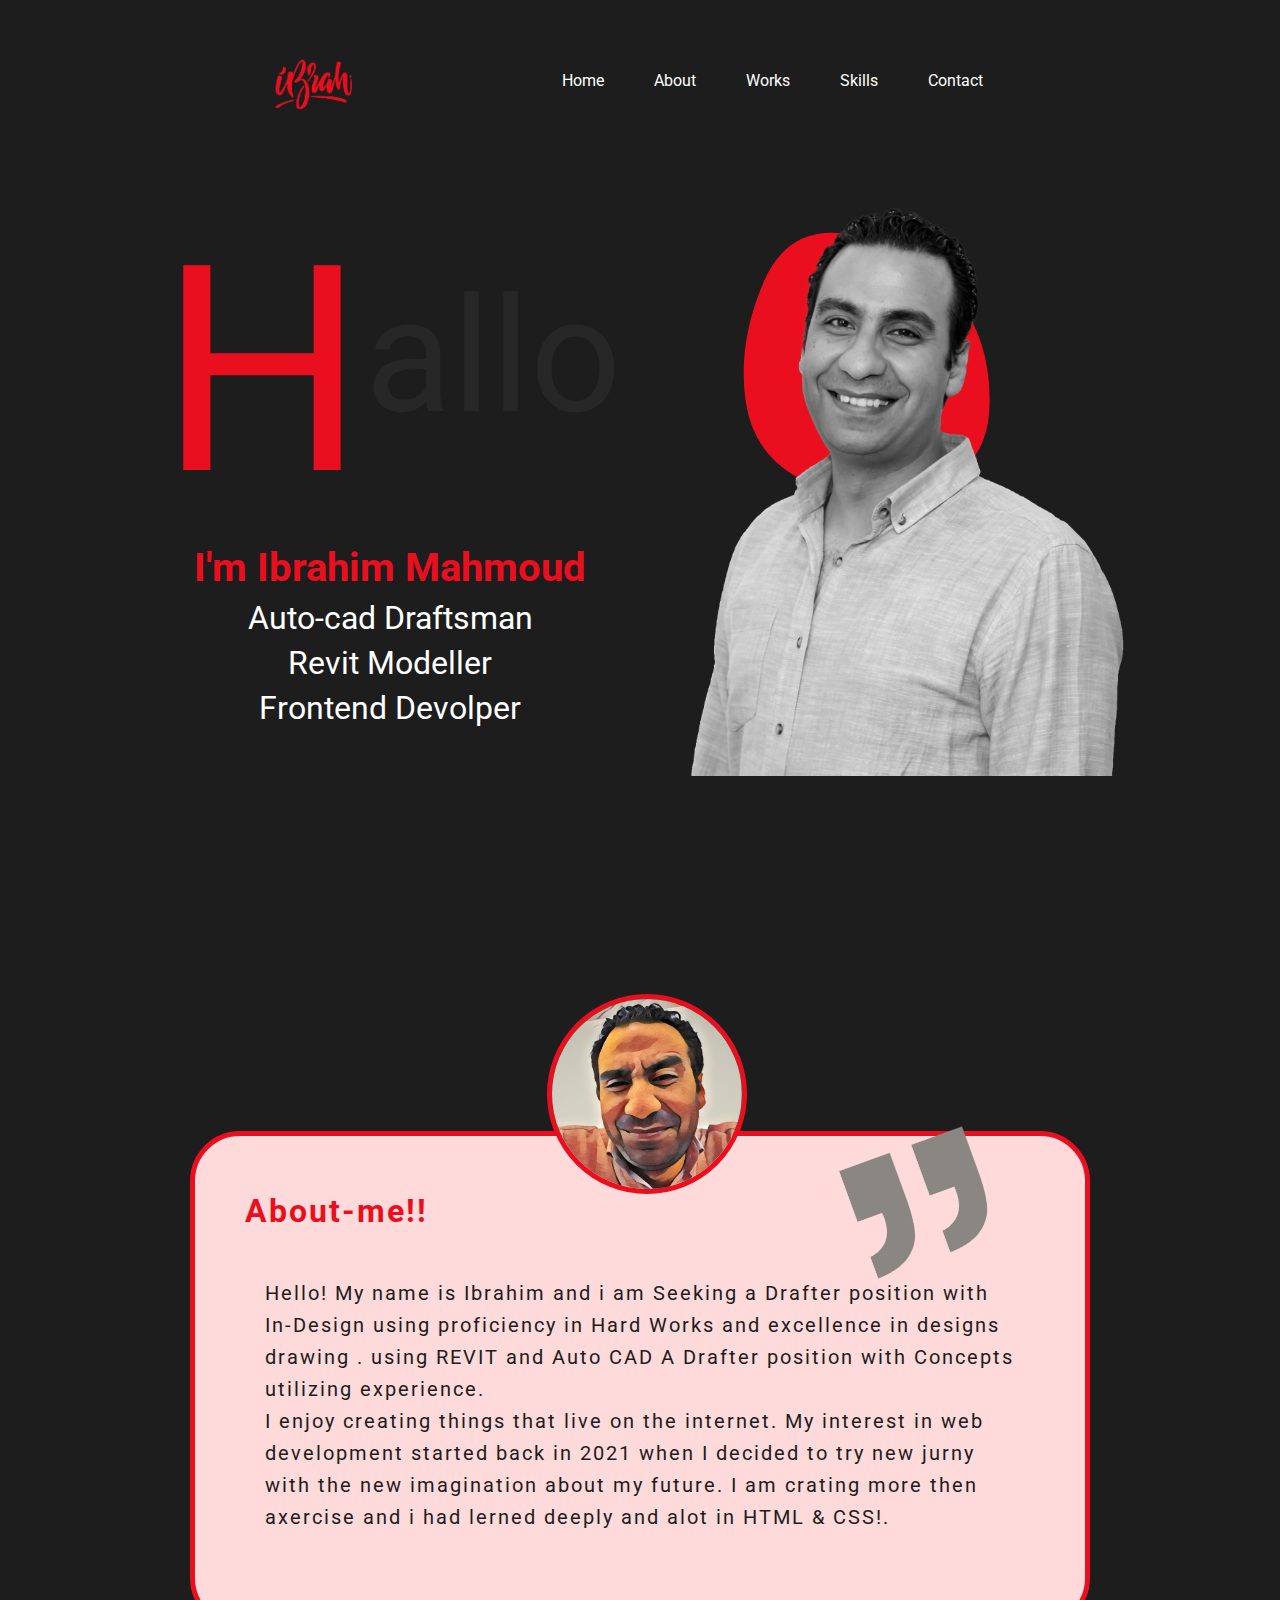
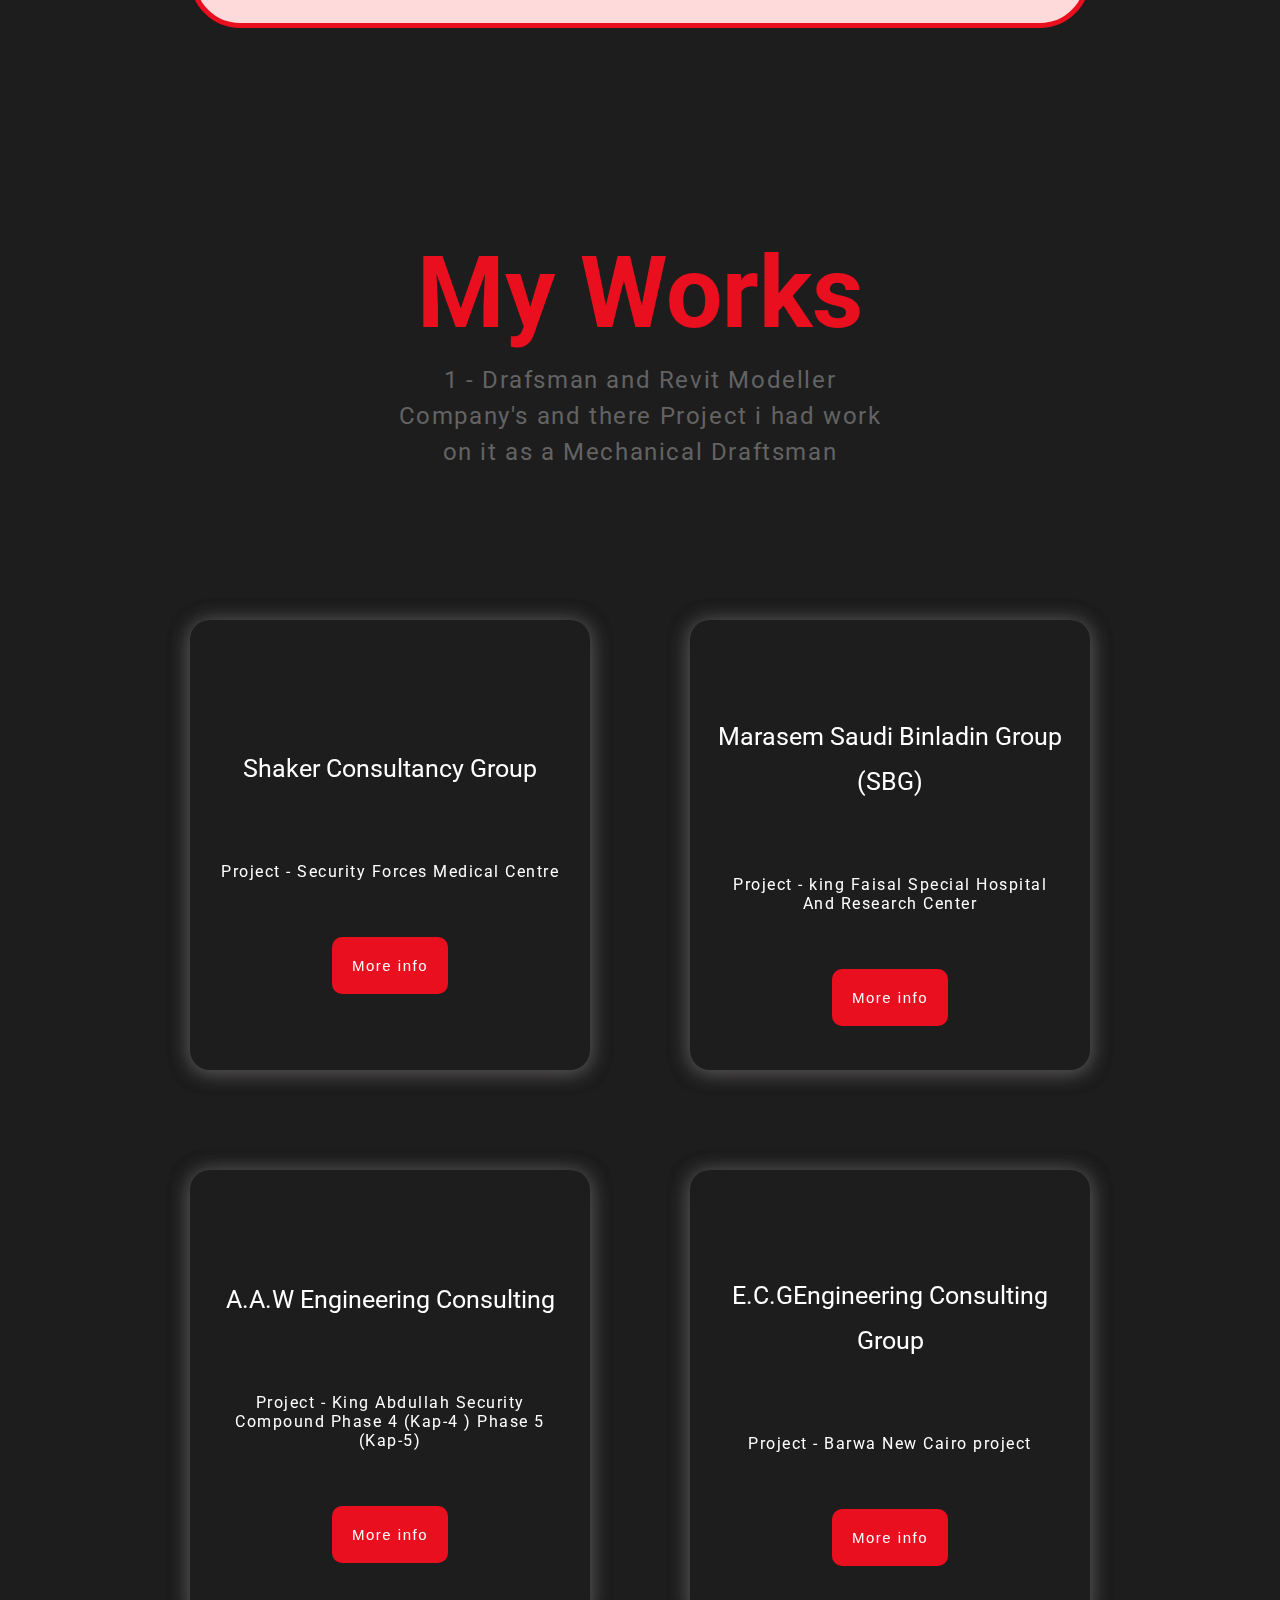
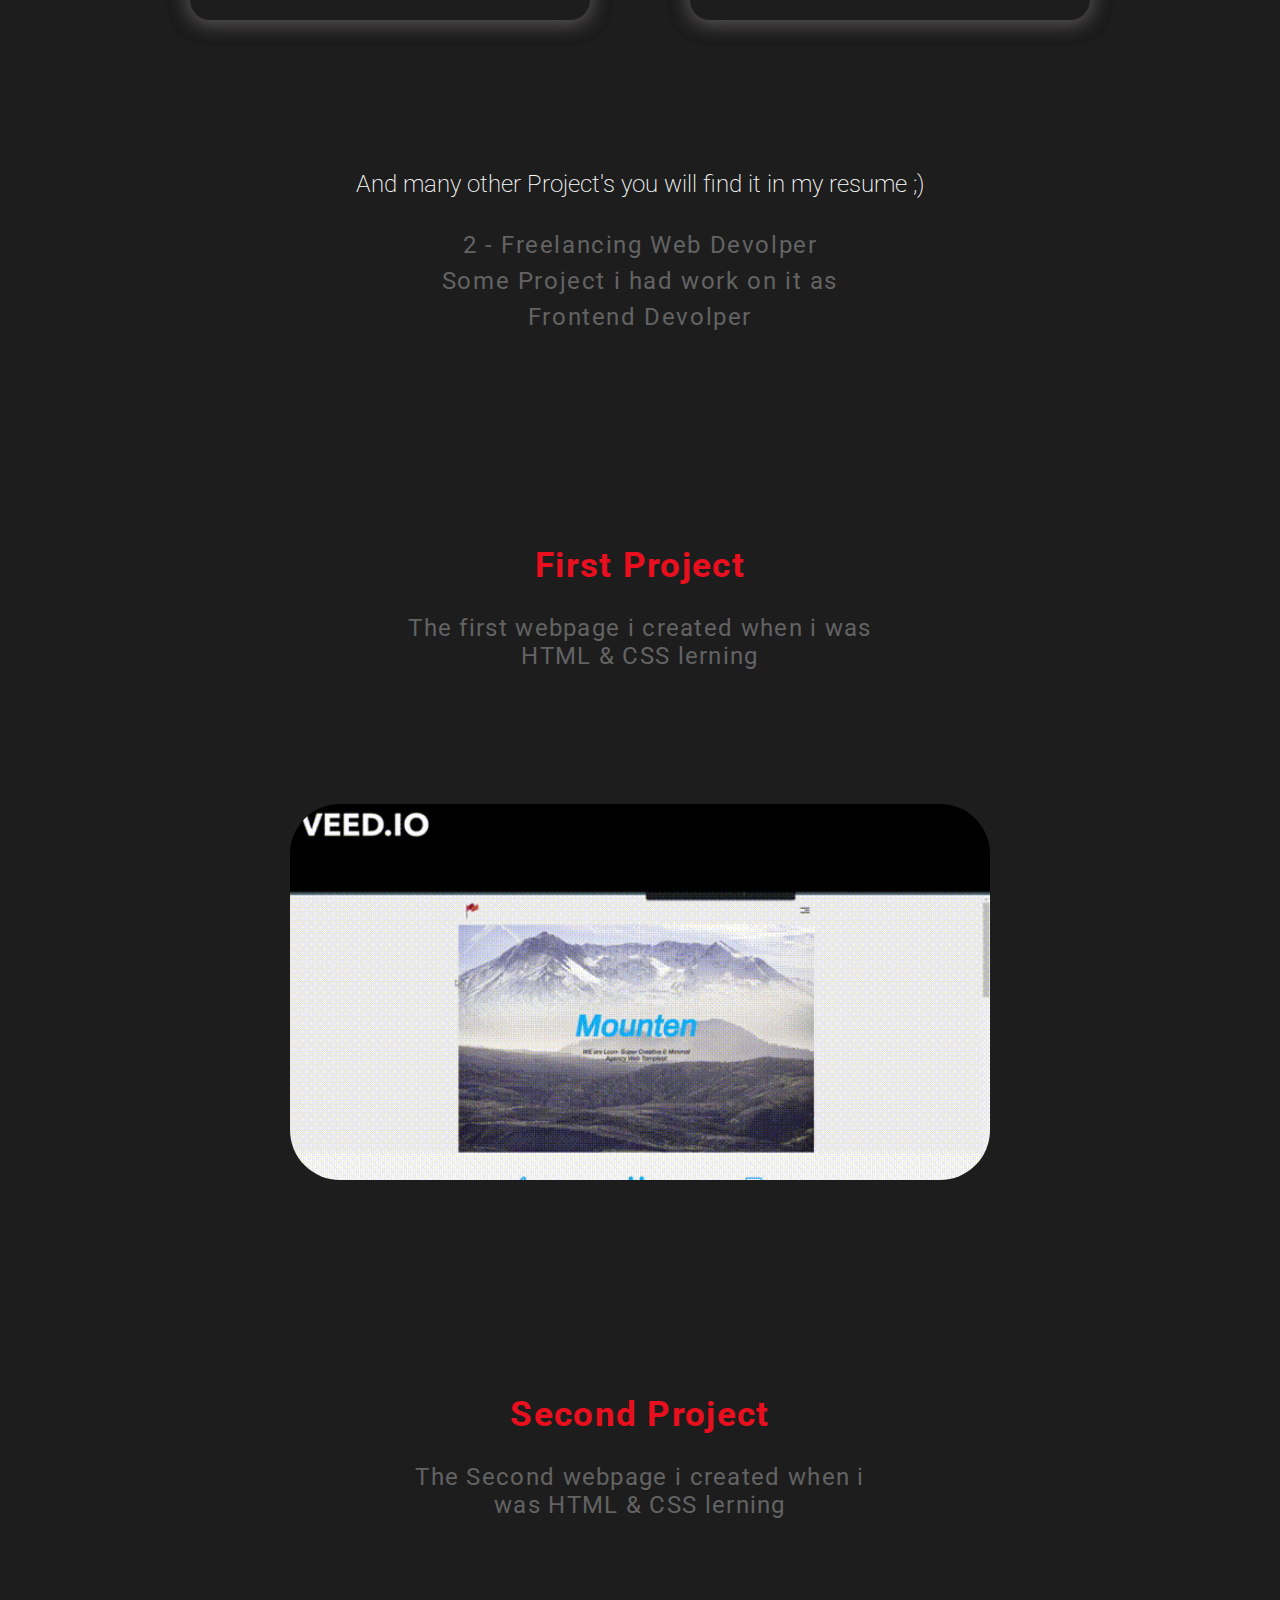
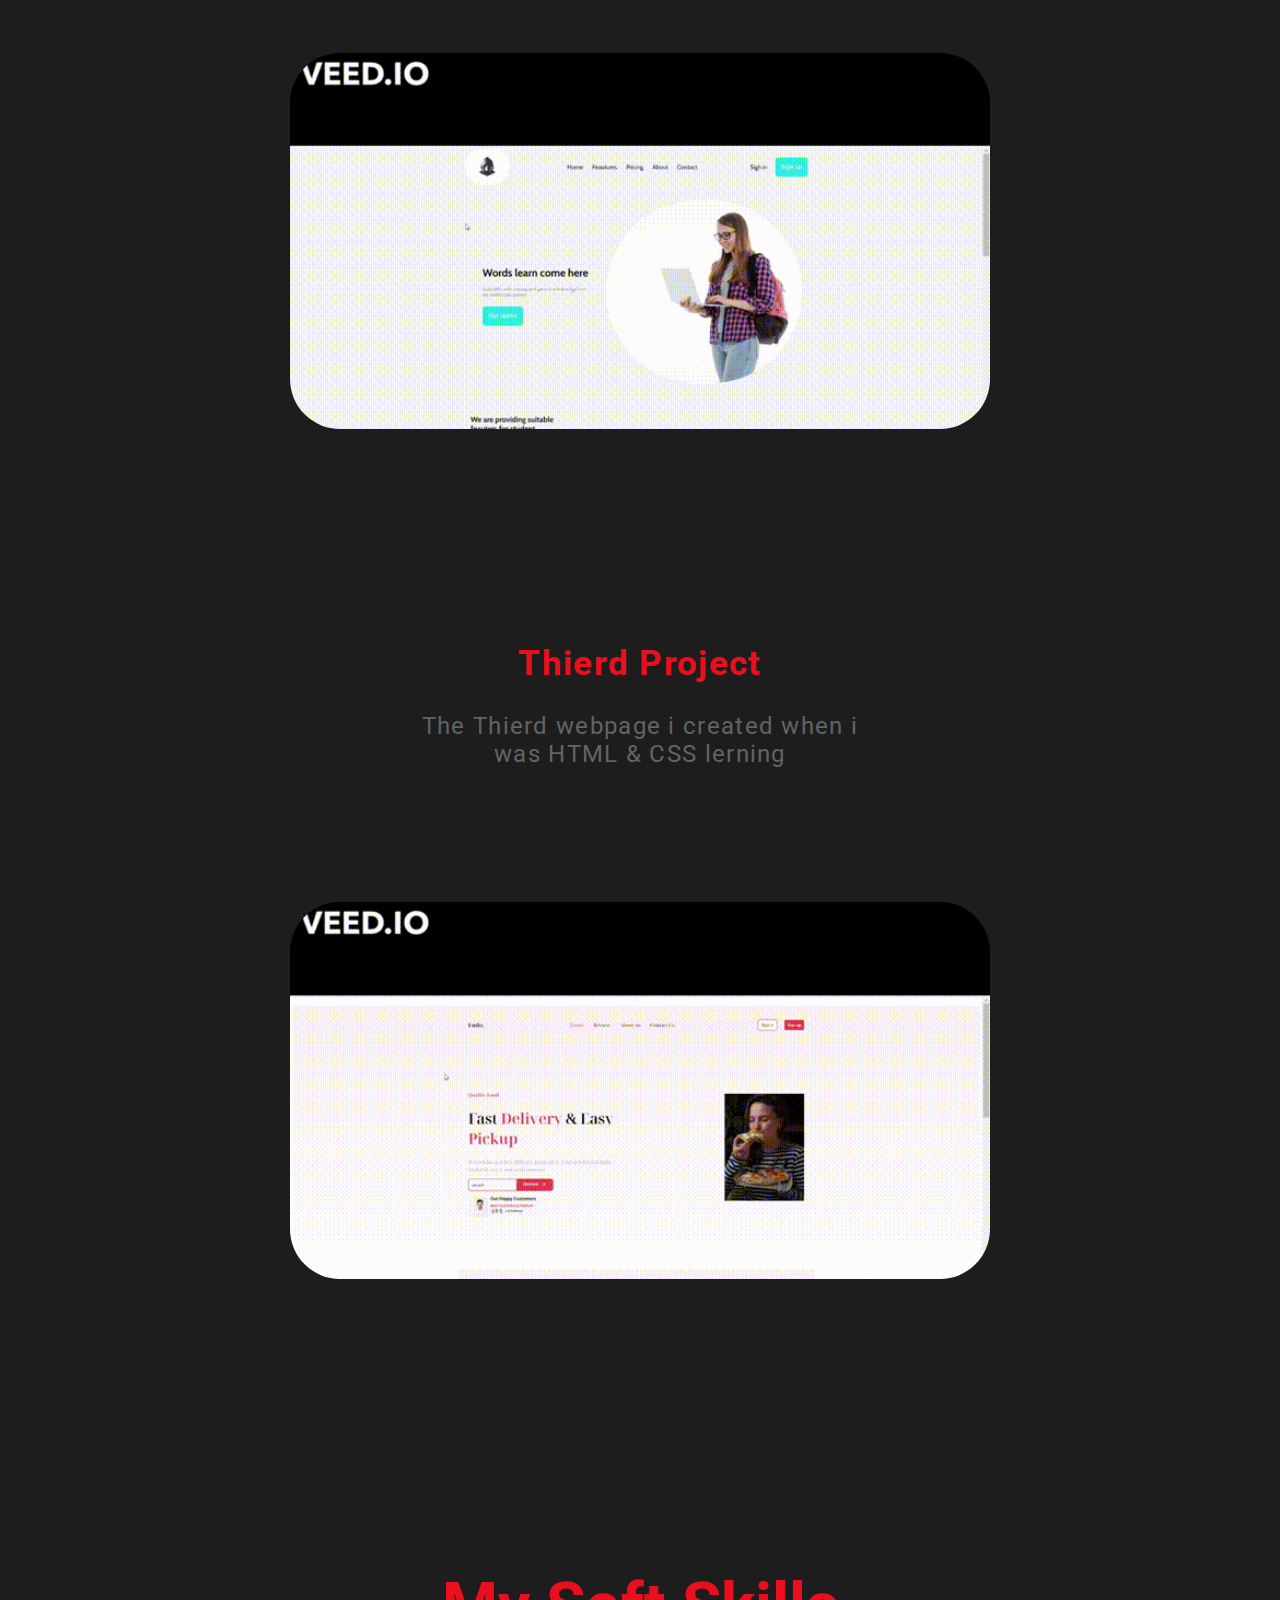
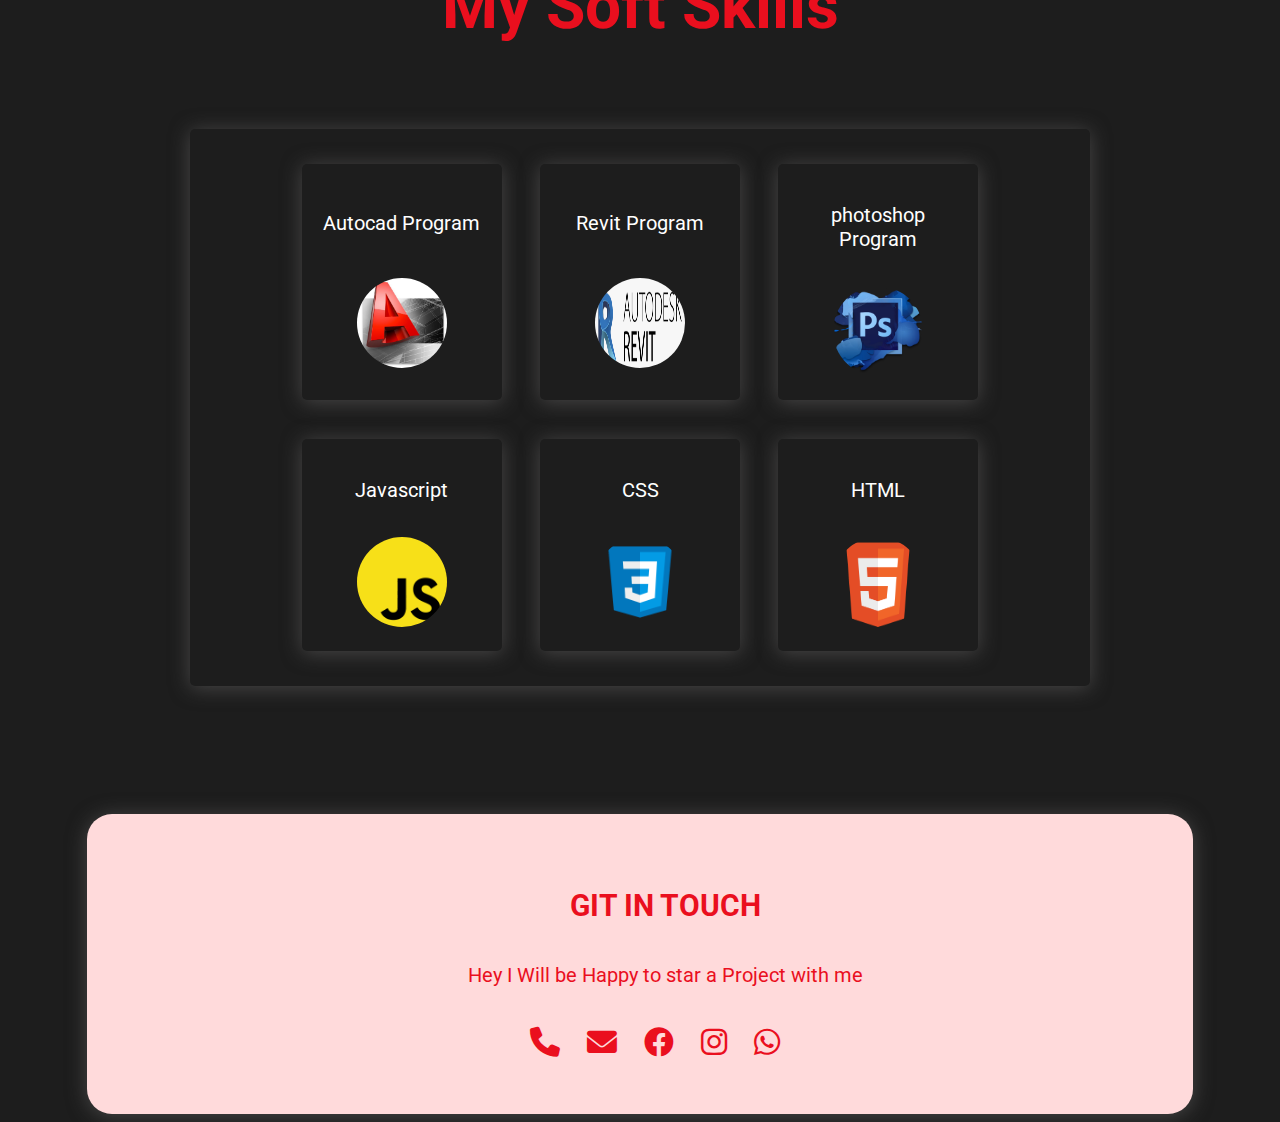
==== index.html @ b463834c "update" ====
<!DOCTYPE html>
<html lang="en">

  <head>
    <meta charset="UTF-8" />
    <meta http-equiv="X-UA-Compatible" content="IE=edge" />
    <meta name="viewport" content="width=device-width, initial-scale=1.0" />
    <title>Portfolio</title>
    <link rel="stylesheet" href="/css/style.css">
    <link rel="stylesheet" href="/css/all.min.css">

    <!-- Google fonts -->
    <link rel="preconnect" href="https://fonts.googleapis.com">
    <link rel="preconnect" href="https://fonts.gstatic.com" crossorigin>
    <link href="https://fonts.googleapis.com/css2?family=Roboto:ital,wght@0,500;1,300;1,700&display=swap"
      rel="stylesheet">

  </head>

  <body>
    <!-- scrool to top -->



    <span class="up">
      <i class="fa-solid fa-sort-up "></i>
    </span>





    <!-- Start Nav -->
    <div class="nav" id="hed">
      <div class="container">
        <div class="logo">
          <img src="/image/Logo.png" alt="">
        </div>
        <div class="links">
          <ul>
            <li><a href="#hed">Home</a></li>
            <li><a href="#abo">About</a></li>
            <li><a href="#work">Works</a></li>
            <li><a href="#sk">Skills</a></li>
            <li><a href="#con">Contact</a></li>
          </ul>
        </div>
      </div>
    </div>
    <!-- End Nav -->

    <!-- Start Header -->

    <div class="header">
      <div class="container">


        <div class="header-text">
          <div class="hallo">
            <p>H</p>
            <p>allo</p>
          </div>
          <div class="me">
            <h1>I'm Ibrahim Mahmoud</h1>
            <p>Auto-cad Draftsman <br> Revit Modeller <br> Frontend Devolper</p>

          </div>
        </div>
        <div class="im">
          <div class="blob-box">
            <div class="bolb">
              <svg viewBox="0 0 800 500" preserveAspectRatio="none" xmlns="http://www.w3.org/2000/svg"
                xmlns:xlink="http://www.w3.org/1999/xlink" width="100%" id="blobSvg">
                < transform="translate(168.76002502441406, 8.069480895996094)">
                  <path class="blob"
                    d="M422,346Q403,442,309.5,420.5Q216,399,149.5,365Q83,331,92.5,255Q102,179,159.5,142Q217,105,297,97.5Q377,90,409,170Q441,250,422,346Z"
                    fill="#ea0f1e">
                    <animate attributeName="d" dur="20000ms" repeatCount="indefinite"
                      values="M395,328.5Q375,407,297.5,395Q220,383,125,369.5Q30,356,66.5,267.5Q103,179,158.5,135.5Q214,92,298.5,87.5Q383,83,399,166.5Q415,250,395,328.5Z ;

                  M388.5,305.5Q339,361,270.5,411.5Q202,462,149,393Q96,324,85,244.5Q74,165,141,116Q208,67,289,83.5Q370,100,404,175Q438,250,388.5,305.5Z ;

                  M438,330Q377,410,293,421Q209,432,164,372.5Q119,313,84,233Q49,153,127,103.5Q205,54,289,74.5Q373,95,436,172.5Q499,250,438,330Z ;
                  
                  M413.5,321.5Q364,393,290.5,393.5Q217,394,125.5,374Q34,354,39.5,252.5Q45,151,125.5,104.5Q206,58,278.5,90.5Q351,123,407,186.5Q463,250,413.5,321.5Z ;


                  M437,336.5Q388,423,297.5,431.5Q207,440,116.5,399Q26,358,46.5,260Q67,162,138,117Q209,72,300.5,71.5Q392,71,439,160.5Q486,250,437,336.5Z ;
                  
                  M388,301Q332,352,265.5,412Q199,472,114.5,414Q30,356,64.5,267Q99,178,158,141Q217,104,304.5,88Q392,72,418,161Q444,250,388,301Z ; 
                  M413.5,321.5Q364,393,290.5,393.5Q217,394,125.5,374Q34,354,39.5,252.5Q45,151,125.5,104.5Q206,58,278.5,90.5Q351,123,407,186.5Q463,250,413.5,321.5Z
                  ;
                  M388.5,305.5Q339,361,270.5,411.5Q202,462,149,393Q96,324,85,244.5Q74,165,141,116Q208,67,289,83.5Q370,100,404,175Q438,250,388.5,305.5Z
                  ;
                  
                  M395,328.5Q375,407,297.5,395Q220,383,125,369.5Q30,356,66.5,267.5Q103,179,158.5,135.5Q214,92,298.5,87.5Q383,83,399,166.5Q415,250,395,328.5Z">
                    </animate>
              </svg>
            </div>

          </div>
          <img src="/image/IMG_7599-3.png" alt="">
        </div>
      </div>
    </div>
    <!-- End Header -->
    <!-- Start about-me -->
    <div class="about-me" id="abo">
      <div class="container">
        <img src="/image/down.png" alt="">
        <div class="image">
          <img src="/image/squ.jpg" alt="">
        </div>
        <div class="about-text">
          <h2>About-me!!</h2>
          <p>Hello! My name is Ibrahim and i am Seeking a Drafter position with In-Design using
            proficiency in Hard Works and excellence in designs
            drawing .
            using REVIT and Auto CAD A Drafter position with Concepts utilizing experience.
            <br>
            I enjoy creating things that live on the internet. My interest in web development started back in 2021
            when
            I decided to try new jurny with the new imagination about my future.
            I am crating more then axercise and i had lerned deeply and alot in HTML & CSS!.
          </p>
        </div>
      </div>
    </div>

    <!-- End about-me -->



    <!--  Start My-work -->

    <div class="my-work" id="work">
      <div class="container">
        <div class="heading">
          <h1>My Works</h1>
          <p>
            1 - Drafsman and Revit Modeller <br> Company's and there Project i had work on it as a Mechanical
            Draftsman
          </p>
        </div>

        <!--  Start Cards -->

        <div class="cards">
          <div class="card ">
            <div class="face front">
              <div class="text">
                <h3>Shaker Consultancy Group </h3>
                <p>Project - Security Forces Medical Centre </p>
                <button>
                  <p>More info</p>
                </button>
              </div>
            </div>
            <div class="face back">
              <img src="/image/bnr-security-forces-medical-complex.jpg" alt="">
            </div>
          </div>



          <div class="card ">
            <div class="face front">
              <div class="text">
                <h3>Marasem Saudi Binladin Group (SBG)</h3>

                <p>Project - king Faisal Special Hospital And Research Center</p>
                <button>
                  <p>More info</p>
                </button>
              </div>
            </div>
            <div class="face back">
              <img src="/image/King-Faisal-Specialist-Hospital-img.jpg" alt="">
            </div>
          </div>


          <div class="card ">
            <div class="face front">
              <div class="text">
                <h3>A.A.W Engineering Consulting</h3>
                <p>Project - King Abdullah Security Compound Phase 4 (Kap-4 ) Phase 5 (Kap-5)</p>
                <button>
                  <p>More info</p>
                </button>
              </div>
            </div>
            <div class="face back">
              <img src="/image/kap4.jpg" alt="">
            </div>
          </div>

          <div class="card ">
            <div class="face front">
              <div class="text">
                <h3>E.C.GEngineering Consulting Group</h3>
                <p>Project - Barwa New Cairo project</p>
                <button>
                  <p>More info</p>
                </button>
              </div>
            </div>
            <div class="face back">
              <img src="/image/Barwa New Cairo.jpg" alt="">
            </div>
          </div>
        </div>
        <div class="other-works">
          <p>And many other Project's you will find it in my resume ;) </p>
        </div>
        <div class="heading">


          <p>2 - Freelancing Web Devolper <br>
            Some Project i had work on it as Frontend Devolper </p>
        </div>
        <div class="web">
          <div class="web-text">
            <h2>First Project</h2>
            <P>The first webpage i created when i was HTML & CSS lerning</P>
          </div>
          <img src="/image/Tamplate One .gif" alt="">
        </div>
        <div class="web">
          <div class="web-text">
            <h2>Second Project</h2>
            <P>The Second webpage i created when i was HTML & CSS lerning</P>
          </div>
          <img src="/image/Tamplate Tow.gif" alt="">
        </div>
        <div class="web">
          <div class="web-text">
            <h2>Thierd Project</h2>
            <P>The Thierd webpage i created when i was HTML & CSS lerning</P>
          </div>
          <img src="/image/Tamplate Three .gif" alt="">
        </div>
      </div>
    </div>

    <!--  End My-work -->






    <!-- Start Skills -->

    <div class="skills" id="sk">
      <div class="container">
        <h1>My Soft Skills</h1>
        <div class="soft-sk">
          <div class="box">
            <p>Autocad Program</p>
            <img src="/image/autocad.jpg" alt="">
          </div>
          <div class="box">
            <p>Revit Program</p>
            <img src="/image/autodesk-revit-logo-png-transparent-png.png" alt="">
          </div>
          <div class="box">
            <p>photoshop Program</p>
            <img src="/image/photoshop.png" alt="">
          </div>
          <div class="box">
            <p>Javascript </p>
            <img src="/image/800px-Unofficial_JavaScript_logo_2.svg.png" alt="">
          </div>
          <div class="box">
            <p>CSS</p>
            <img src="/image/css.png" alt="">
          </div>
          <div class="box">
            <p>HTML</p>
            <img src="/image/html.png" alt="">
          </div>
        </div>
      </div>
    </div>


    <!-- End Skills -->
    <!-- Start Contact -->

    <div class="contact" id="con">
      <div class="container">
        <div class="text-con">
          <!-- <div class="callme">
            <h2>Call Me</h2>
            <p>MOP:01112211172</p>
            <p>MOP:01555231982</p>
          </div> -->
          <div class="con">
            <h1>GIT IN TOUCH</h1>
            <P>Hey I Will be Happy to star a Project with me</P>
            <div class="social">
              <a href="tel:+201112211172"> <i class="fa-solid fa-phone"></i></a>
              <a href="mailto:ibraheim_elbosley@hotmail.com" target="-blank"><i class="fa-solid fa-envelope"></i></a>
              <a href="https://facebook.com/campaign/landing.php?&campaign_id=1662371034&extra_1=s%7Cc%7C320304049835%7Ce%7Cfacebook%7C&placement=&creative=320304049835&keyword=facebook&partner_id=googlesem&extra_2=campaignid%3D1662371034%26adgroupid%3D65758736522%26matchtype%3De%26network%3Dg%26source%3Dnotmobile%26search_or_content%3Ds%26device%3Dc%26devicemodel%3D%26adposition%3D%26target%3D%26targetid%3Dkwd-541132862%26loc_physical_ms%3D1005394%26loc_interest_ms%3D%26feeditemid%3D%26param1%3D%26param2%3D&gclid=CjwKCAjwxOCRBhA8EiwA0X8hixVblMAAwx3XV-84bkqymY_uxjjUeoLwmkf3eVNRRL7GZqhcbRHUHxoC5qEQAvD_BwE"
                target="-blank"> <i class="fa-brands fa-facebook"></i></a>
              <a href="https://instagram.com/hota_858/" target="-blank"><i class="fa-brands fa-instagram"></i></a>
              <a href="tel:+201112211172"><i class="fa-brands fa-whatsapp"></i></a>

            </div>
          </div>

        </div>

      </div>
    </div>

    <!-- End Contact -->
    <script src="/portoflio.js"></script>
  </body>

</html>
---- css/style.css ----
/* start variabls */
:root {
  --main-color: #ea0f1e;
  --sec-color: #e45826;
  --back-cl: #1d1d1d;
}
/* End variabls */

/* Start Global ruls */

* {
  -webkit-box-sizing: border-box;
  -moz-box-sizing: border-box;
  box-sizing: border-box;
}
html {
  scroll-behavior: smooth;
}
body {
  font-family: "Roboto", sans-serif;
  /* background-color: var(--back-cl); */
  padding-left: 1rem;
  padding-right: 1rem;
  margin-left: auto;
  margin-right: auto;
  background-color: var(--back-cl);
}

.container {
  padding-left: 2rem;
  padding-top: 2rem;
  padding-right: 2rem;
  margin-left: auto;
  margin-right: auto;
}
/* Small */

@media (min-width: 768px) {
  .container {
    width: 750px;
  }
}

/* mediam */

@media (min-width: 992) {
  .container {
    width: 970px;
  }
}

/* large */

@media (min-width: 1200px) {
  .container {
    width: 1170px;
  }
}

ul,
li {
  text-decoration: none;
  list-style: none;
}

.up {
  position: fixed;
  bottom: 10px;
  right: -70px;
  z-index: 1;
  transition: 0.2s;
  cursor: pointer;
}
.up i {
  font-size: 80px;
  color: var(--main-color);
}
.up.show {
  right: 50px;
}

/* End Global ruls */

/* Start Nav  */
.nav .container {
  display: flex;
  justify-content: space-evenly;
  align-items: center;
}
.nav .container .logo {
  margin-top: 10px;
}
@media (min-width: 500px) {
  .nav .acontainer .logo {
    margin-top: 50px;
  }
}
.logo img {
  width: 120px;
  flex: 1;
  border-radius: 10px;
  margin-left: 10px;
  transition: 0.2s;
}
.logo img:hover {
  transform: scale(1.1);
}
.nav .links ul {
  padding: 10px;
  margin-right: 20px;
  display: flex;
  justify-content: center;
  align-items: center;
}
@media (max-width: 992px) {
  .nav .container {
    flex-wrap: wrap;
  }
  .nav .container .links {
    margin-top: 20px;
    padding: 10px;
  }
}

.nav .links ul li a {
  padding: 25px;
  font-size: 1em;
  cursor: pointer;
  text-decoration: none;
  color: #fff;
}
.nav .links ul li {
  color: #fff;
  cursor: pointer;
}
.nav .links ul li:hover a {
  background-color: var(--main-color);
  border-radius: 5px;
  padding: 8px 25px;
}
.nav .links ul li:first-child a {
  font-size: 1em;
  text-decoration: none;
  color: #fff;
  border-radius: 5px;
}

/* End Nav */

/* Start header */
.header .container {
  display: flex;
  flex-wrap: wrap;
  position: relative;
  justify-content: center;
  align-items: center;
  padding-bottom: 200px;
  overflow: hidden;
}
.header .container .im {
  position: relative;
}
.header .container .im .blob-box {
  position: absolute;
  width: 619px;
  height: 431px;
  /* left: 50px; */
  top: 171px;
  margin-left: 10px;
  z-index: 1;
  transform: rotate(90deg);
  left: -150px;
}
.header .container .im .blob {
  width: 1000px;
  height: 1000px;
  top: 100px;
  left: 5px;
  z-index: auto;
  /* position: relative; */
  margin-left: 10px;
}

.header .container .header-text {
  display: flex;
  flex-direction: column;
  justify-content: center;
  align-items: center;
  margin-top: 50px;
}
.header .container .header-text .hallo {
  display: flex;
  flex-wrap: nowrap;
}
.header .container .header-text .hallo p {
  color: rgb(39, 39, 39);
  font-size: 10em;
  padding: 0;
  margin: 0%;
}
.header .container .hallo p:first-child {
  color: var(--main-color);
  font-size: 18em;
  padding: 0;
  margin: 0%;
  transition: 0.5s;
}
.header .container .hallo p:first-child:hover {
  transform: scale(1.1);
}
.header .container .hallo p:nth-child(2) {
  color: rgb(39, 39, 39);
  padding: 0;
  margin-top: 60px;
  transition: all 0.2s;
}
.header .container .hallo p:nth-child(2):hover {
  transform: rotate(-4deg);
}
.header .container .me {
  display: flex;
  overflow: hidden;
  flex-wrap: wrap;
  flex-direction: column;
  justify-content: center;
  align-items: center;
  padding: 0 1em;
  margin: 0 auto;
  text-align: center;
  line-height: 1.4;
}

.header .container .me h1 {
  color: var(--main-color);
  font-size: 2.5em;
  margin: 0px 0px;
}
.header .container .me p {
  color: #fff;
  font-size: 2em;
  margin: 0px 0px;
}

.header .container .im {
  position: relative;
  width: 500px;
  height: 500px;
  left: 50px;
  bottom: 90px;
}

.header .container .im .blob-box .blob {
  position: absolute;
  top: 10px;
  left: 100px;
  width: 100%;
}
.header .container .im img {
  width: 550px;
  margin-right: 5px;
  transition: all 0.5s;
  position: absolute;
  top: 1px;
  bottom: 0px;
  right: 10px;
  z-index: 1;
  filter: grayscale(100%);
}

.header .container img:hover {
  transform: scale(1.05);
  filter: grayscale(0%);
}

.header .container .hallo span {
  font-size: 8em;
  color: var(--main-color);
}

/* End header */

/* Start about */

.about-me .container {
  display: flex;
  flex-direction: column;
  justify-content: center;
  align-items: center;
  padding-top: 200px;
  position: relative;
}
.about-me .container > img {
  position: absolute;
  top: 210px;
  right: 230px;
  width: 146px;
  transform: rotate(340deg);
}
@media (max-width: 799px) {
  .about-me .container > img {
    display: none;
  }
}

.about-me .container .about-text {
  max-width: 900px;
  letter-spacing: 2px;
  line-height: 1.6;
  background-color: rgb(255, 218, 219);
  border-radius: 50px;
  padding: 50px;
  flex: 2;
  border: 5px solid var(--main-color);
}
.about-me .container .image img {
  width: 200px;
  height: 200px;
  border-radius: 50%;
  position: absolute;
  top: 63px;
  left: 492px;
  border: 5px solid var(--main-color);
  transition: all 0.5s;
}
@media (max-width: 799px) {
  .about-me .container .image img {
    display: none;
  }
}
.about-me .container .image img:hover {
  transform: scale(1.2) rotate(-10deg);
}
.about-me .container .about-text h2 {
  font-size: 2em;
  color: var(--main-color);
  margin: 0 0;
  font-weight: 300px;
}
.about-me .container p {
  font-size: 20px;
  color: var(--back-cl);
  padding: 20px;
  font-weight: 300px;
}
/* End about */

/* Start My works */

.my-work .container {
  padding: 175px 0;
}

.my-work .container .heading {
  max-width: 500px;
  text-align: center;
  margin: 10px auto;
  line-height: 1.5;
  transition: 0.95s cubic-bezier(0, 0, 0.2, 1);
}
.my-work .container .heading h1 {
  font-size: 100px;
  color: var(--main-color);
  margin: 10px auto;
  padding: 5px;
  display: block;
}
.my-work .container .heading p {
  font-size: 1.5em;
  color: rgb(99, 99, 99);
  width: fit-content;
  letter-spacing: 1.6px;
  margin-top: -21px;
}
.my-work .container .cards {
  display: flex;
  flex-wrap: wrap;
  gap: 100px;
  justify-content: center;
  align-items: center;
  margin: 150px auto;
  perspective: 1200px;
}
.my-work .container .cards .card {
  display: flex;
  flex-direction: column;
  align-content: space-around;
  justify-content: center;
  position: relative;
  width: 400px;
  height: 450px;
  border-radius: 20px;
  transition: transform 1s;
  box-shadow: 0px 2px 20px #5d5b5bad;
  transform-style: preserve-3d;
}
.card:hover {
  transform: rotateY(180deg) scale(1.1);
}
.card .face {
  display: flex;
  align-content: center;
  justify-content: center;
  position: absolute;
  width: 400px;
  height: 450px;
  border-radius: 20px;
  box-shadow: 0px 2px 20px #5d5b5bad;
  backface-visibility: hidden;
}

.card .back {
  transform: rotateY(180deg);
}
.card .back img {
  width: 100%;
  border-radius: 20px;
}

.my-work .container .cards .card .front .text {
  display: flex;
  flex-direction: column;
  align-items: center;
  justify-content: center;
  max-width: 350px;
  flex-wrap: nowrap;
  width: 100%;
  gap: 30px;
  text-align: center;
}

.my-work .container .cards .card .front .text h3 {
  margin-top: 50px;
  font-size: 25px;
  font-weight: 400;
  color: #fff;
  line-height: 1.8;
}
.my-work .container .cards .text p {
  font-size: 1em;
  color: #fff;
  letter-spacing: 1.5px;
}
.my-work .container .cards .text button {
  background-color: var(--main-color);
  margin-top: 10px;
  border: none;
  padding: 5px 20px;
  border-radius: 10px;
  color: #fff;
  cursor: pointer;
}
.my-work .container .cards .text button p {
  font-size: 15px;
  font-weight: 200;
}
.my-work .container .other-works p {
  text-align: center;
  font-size: 1.5em;
  font-weight: 200;
  color: #fff;
  transition: all 1s;
  margin-bottom: 50px;
}
.my-work .container .other-works p:hover {
  text-align: center;
  font-size: 1.8em;
  font-weight: 200;
  color: var(--main-color);
}

.my-work .container .web {
  text-align: center;
  margin-top: 200px;
}
.my-work .container .web-text {
  margin-top: 200px;
  margin-left: auto;
  margin-right: auto;
  max-width: 500px;
}
.my-work .container .web h2 {
  font-size: 35px;
  color: var(--main-color);
  letter-spacing: 1.3px;
  padding: 10px;
}
.my-work .container .web p {
  font-size: 1.5em;
  padding: 10px;
  color: rgb(99, 99, 99);
  letter-spacing: 1.3px;
  margin-top: -21px;
}
.my-work .container .web img {
  margin-top: 100px;
  width: 700px;
  border-radius: 50px;
  transition: 0.5s;
}
@media (max-width: 450px) {
  .my-work .container .web img {
    width: 400px;
  }
}
@media (max-width: 697px) {
  .my-work .container .web img {
    width: 400px;
  }
}
.my-work .container .web img:hover {
  transform: scale(1.05);
}

/* End My works  */

/* Start Skills */
.skills {
  padding: 1rem;
  margin: 2rem auto;
}
.skills .container {
  display: flex;
  flex-wrap: wrap;
  justify-content: center;
  justify-items: center;
  text-align: center;
  padding: 1rem;
  margin: 2rem auto;
}
.skills .container h1 {
  font-size: 4em;
  color: var(--main-color);
  margin: 10px auto;
  padding: 5px;
  display: block;
  margin-bottom: 80px;
}
.skills .container .soft-sk {
  display: flex;
  flex-wrap: wrap;
  justify-content: center;
  justify-items: center;
  border-radius: 5px;
  box-shadow: 0px 2px 20px #5d5b5bad;
  width: 900px;
  padding: 1rem;
}
.skills .container .soft-sk .box {
  display: flex;
  justify-content: space-evenly;
  align-items: center;
  flex-direction: column;
  width: 350px;
  padding: 1.2rem;
  margin: 1.2rem;
  gap: 10px;
  width: 200px;
  border-radius: 5px;
  box-shadow: 0px 2px 20px #5d5b5bad;
  transition: 0.5s;
}
.skills .container .soft-sk .box:hover {
  transform: scale(1.1);
}
.skills .container .soft-sk .box p {
  font-size: 20px;
  color: #fff;
}
.skills .container .soft-sk .box img {
  width: 100px;
  height: 100px;
  border-radius: 50%;
  margin: 0 auto;
  padding: 5px;
}

/* End Skills */

/* Start contact */

.contact .container .text-con {
  width: 100%;
  height: 300px;
  padding: 20px;
  background-color: rgb(255, 218, 219);
  display: flex;
  justify-content: center;
  align-items: center;
  border-radius: 25px;
  box-shadow: 0px 2px 20px #5d5b5bad;
}
.contact .container .con {
  margin-left: 50px;
  display: flex;
  flex-direction: column;
  justify-content: center;
  align-items: center;
}

.contact .container .con h1 {
  font-size: 30px;
  color: var(--main-color);
  text-align: left;
}
.contact .container .con p {
  font-size: 20px;
  color: var(--main-color);
  text-align: left;
}
/* .contact .container .callme {
  width: 300px;
  height: 250px;
  background-color: rgb(255, 218, 219);
  box-shadow: 0px 2px 20px #5d5b5bad;
  border-radius: 10px;
  text-align: center;
  padding-top: 50px;
  color: var(--main-color);
} */
.contact .container .social {
  font-size: 30px;
  color: var(--main-color);
  text-align: left;
}
.contact .container .social i {
  font-size: 30px;
  color: var(--main-color);
  margin-right: 20px;
  cursor: pointer;
  transition: 0.5s;
  margin-top: 20px;
}
.contact .container .social i:hover {
  transform: rotate(30deg) scale(1.1);
}
/* End contact */
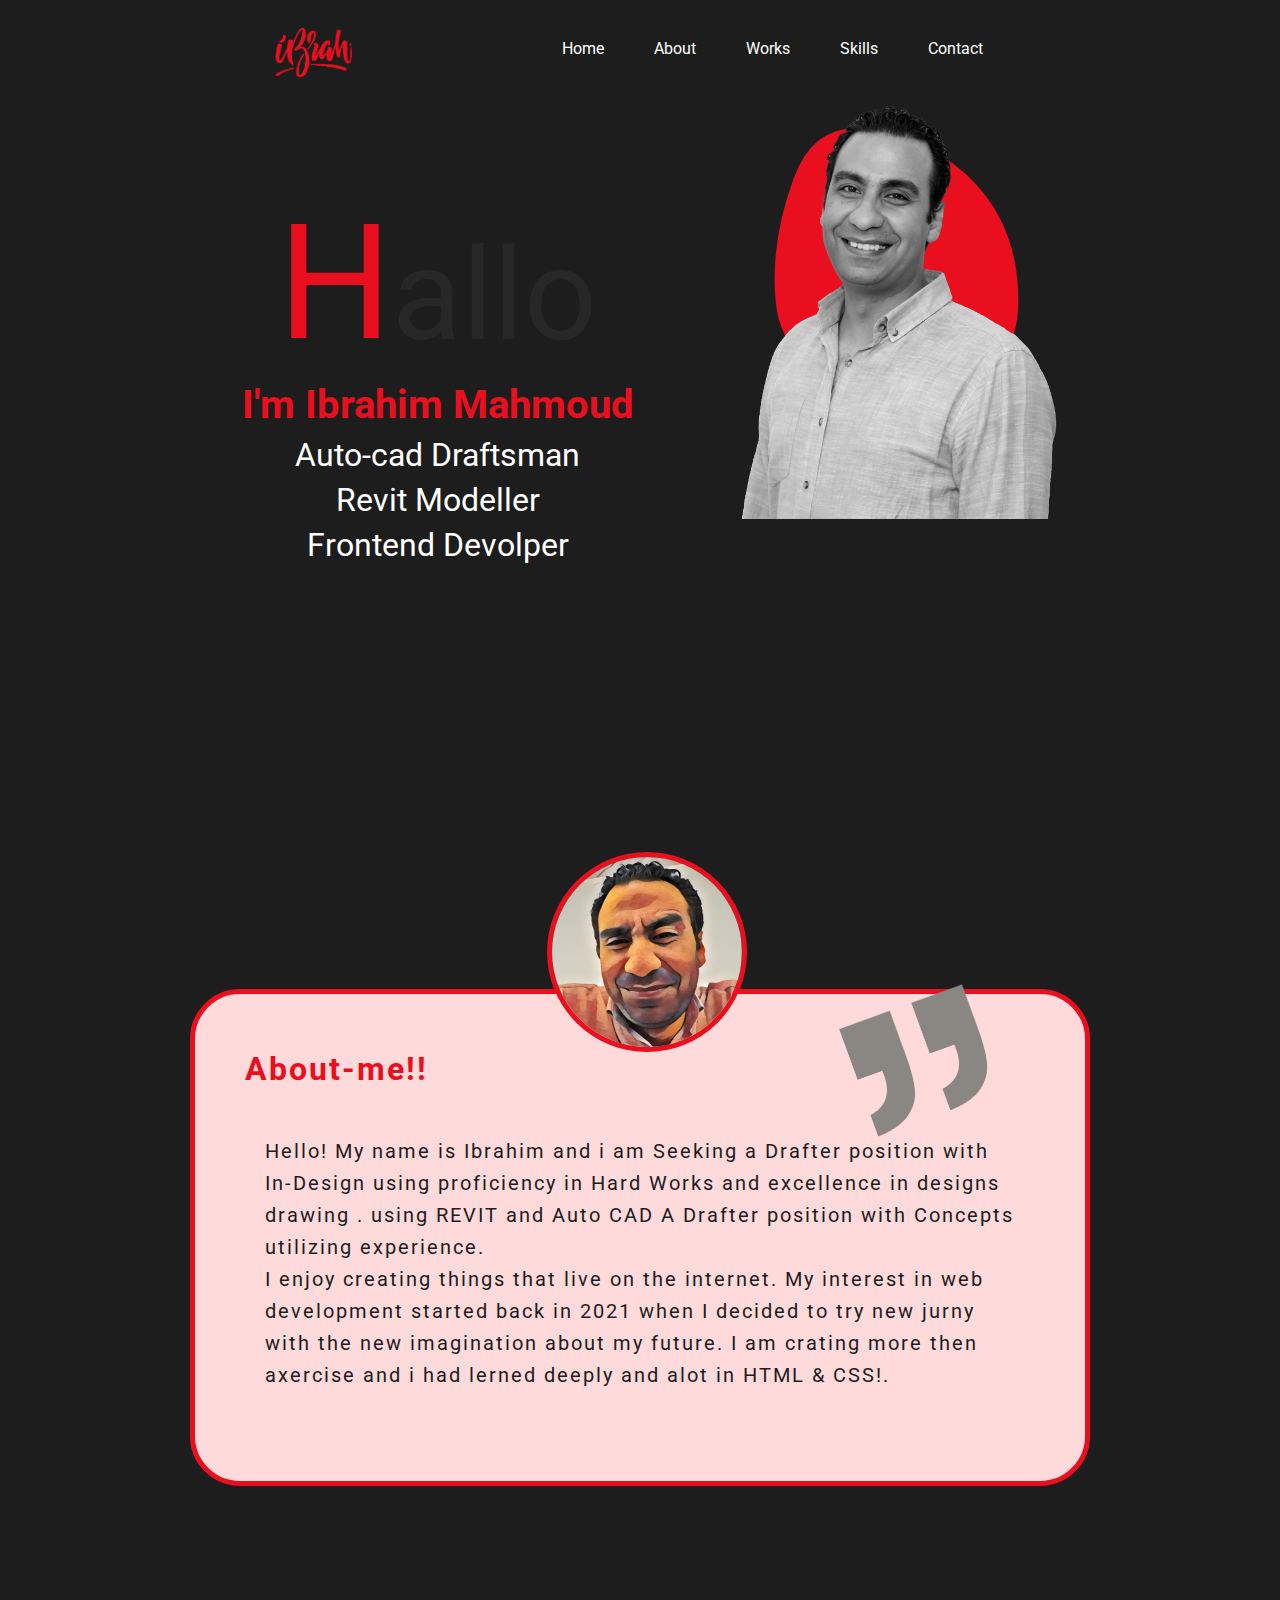
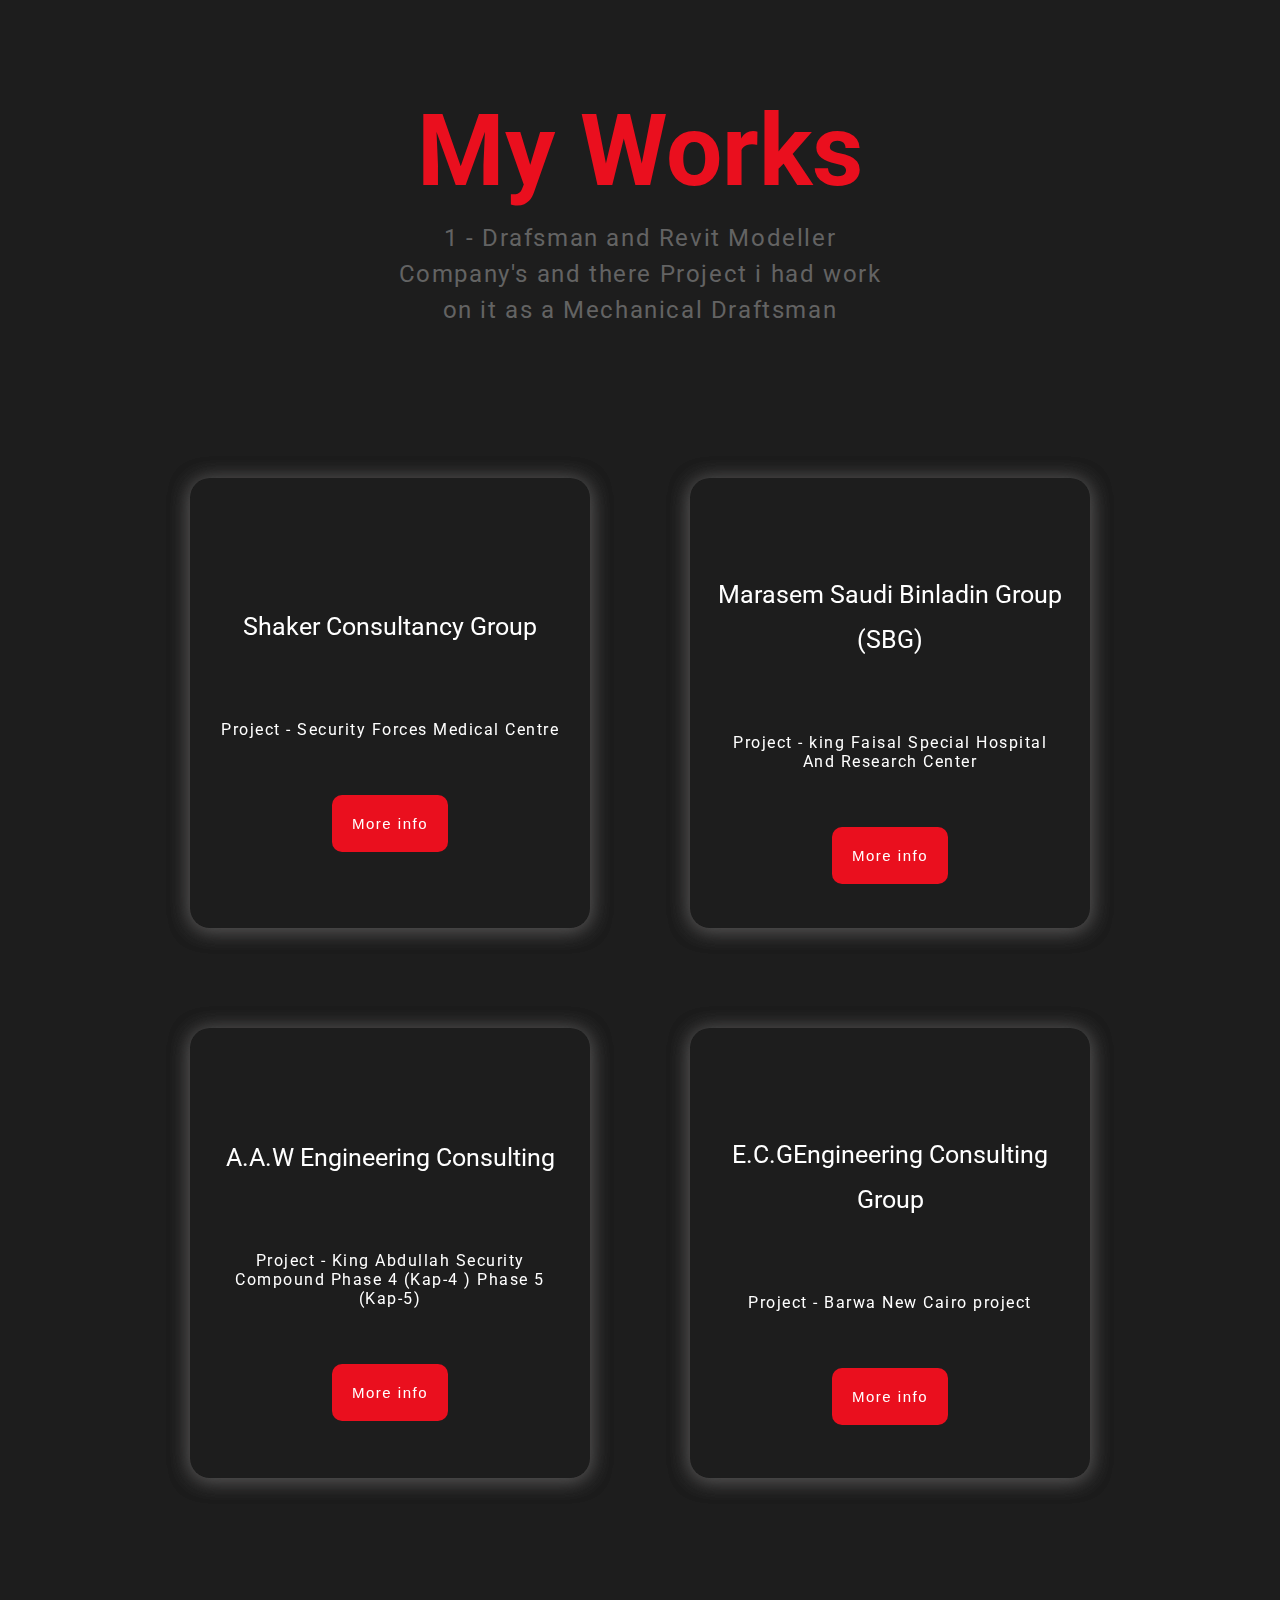
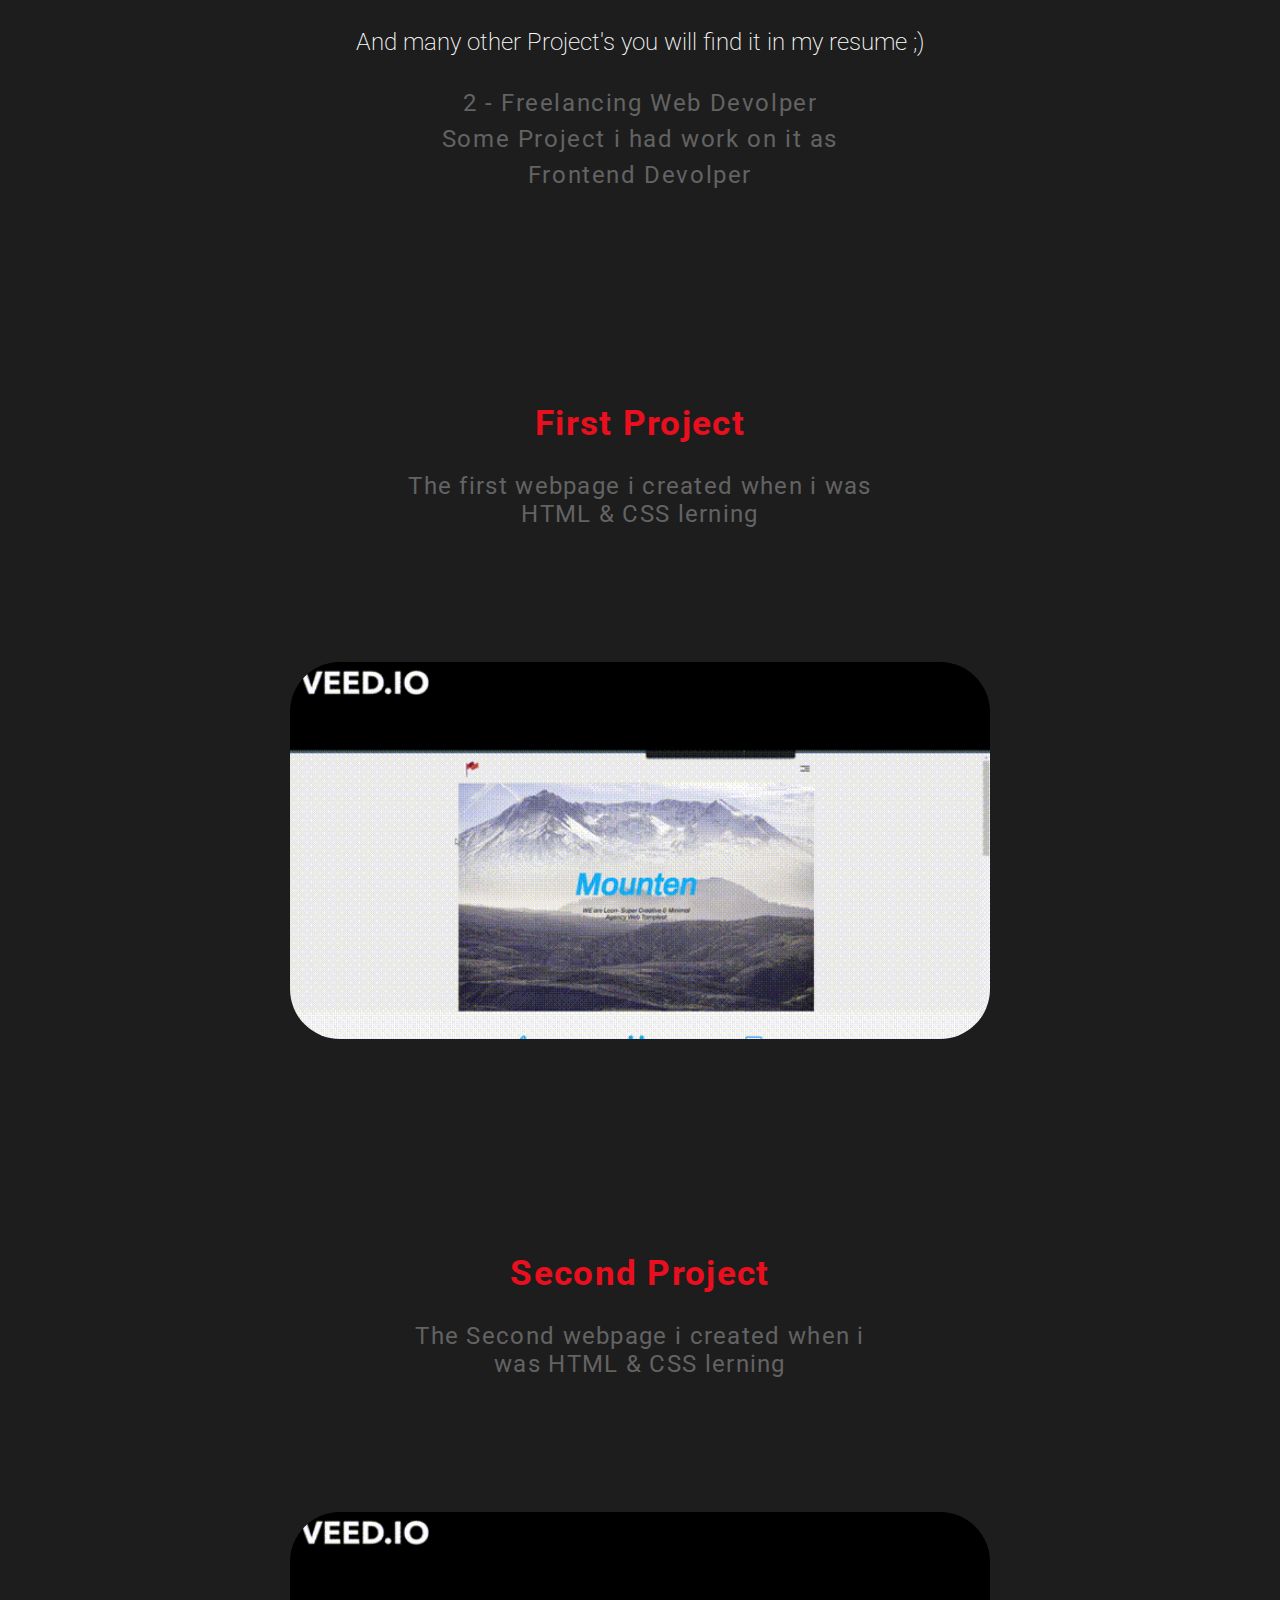
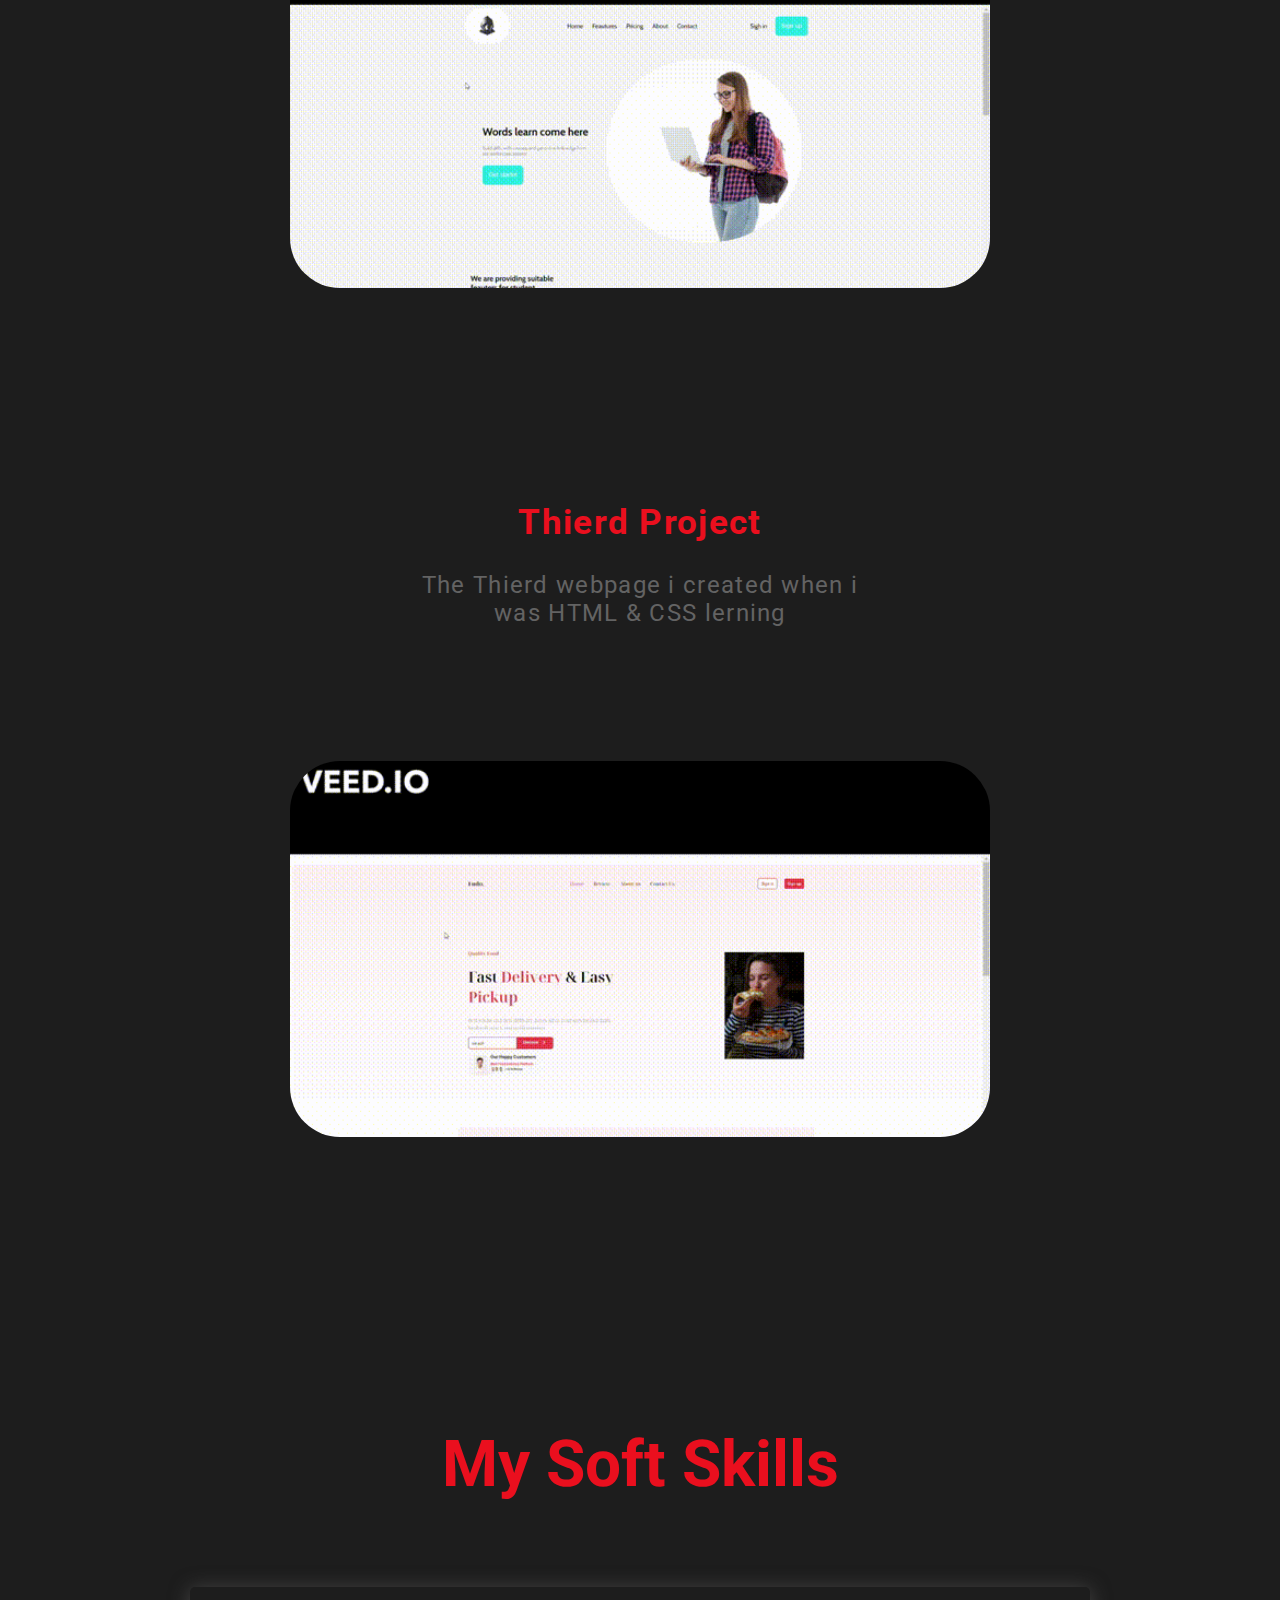
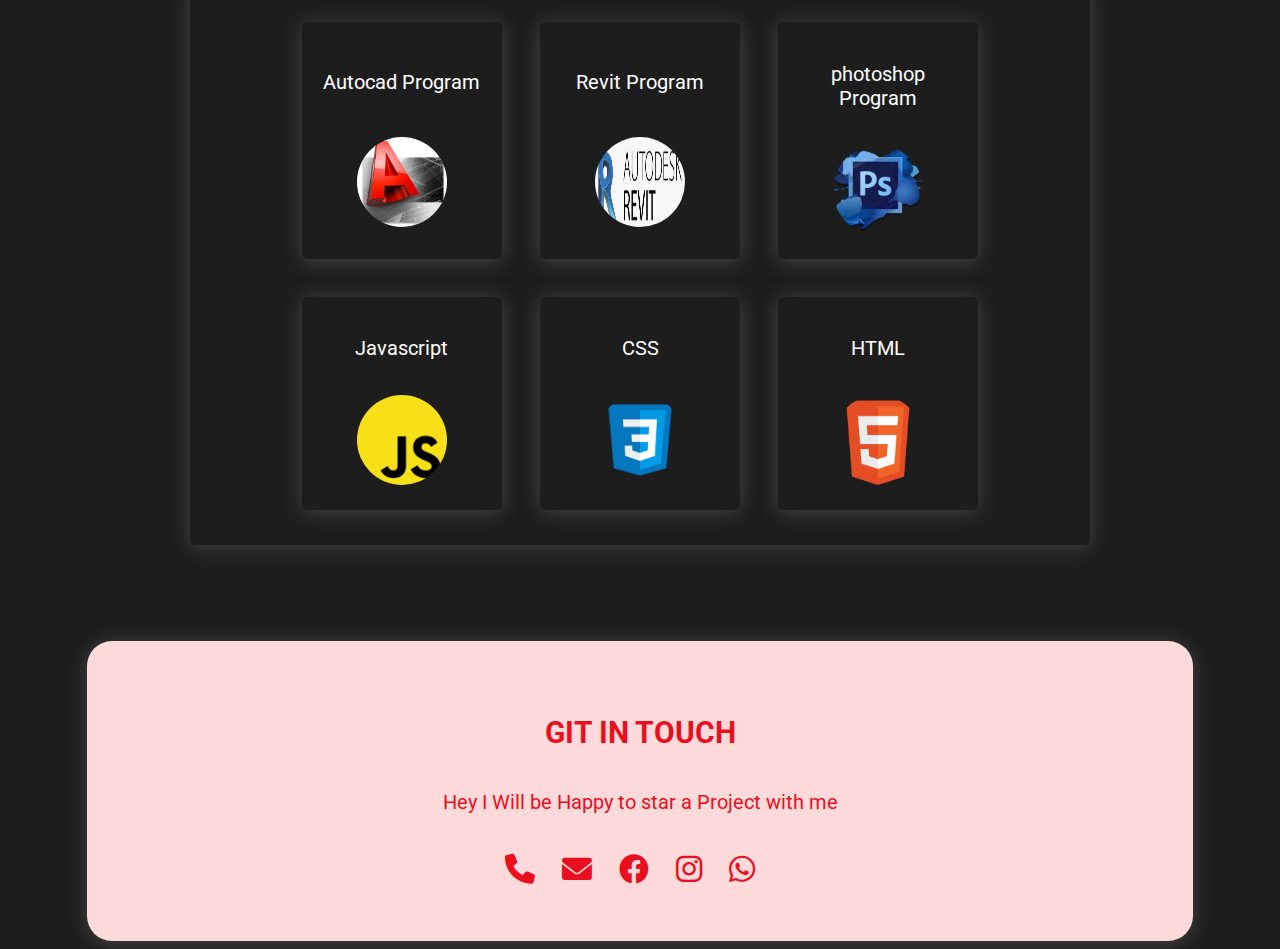
==== commit f28c1f6f: "update" ====
--- a/index.html
+++ b/index.html
@@ -19,17 +19,9 @@
 
   <body>
     <!-- scrool to top -->
-
-
-
     <span class="up">
       <i class="fa-solid fa-sort-up "></i>
     </span>
-
-
-
-
-
     <!-- Start Nav -->
     <div class="nav" id="hed">
       <div class="container">
--- a/css/style.css
+++ b/css/style.css
@@ -28,12 +28,18 @@
 
 .container {
   padding-left: 2rem;
-  padding-top: 2rem;
   padding-right: 2rem;
   margin-left: auto;
   margin-right: auto;
+  /* background-color: #fff; */
 }
 /* Small */
+
+@media (max-width: 400px) {
+  .container {
+    width: 390px;
+  }
+}
 
 @media (min-width: 768px) {
   .container {
@@ -87,6 +93,11 @@
   justify-content: space-evenly;
   align-items: center;
 }
+@media (max-width: 400px) {
+  .nav .container {
+    justify-content: center;
+  }
+}
 .nav .container .logo {
   margin-top: 10px;
 }
@@ -112,6 +123,7 @@
   justify-content: center;
   align-items: center;
 }
+
 @media (max-width: 992px) {
   .nav .container {
     flex-wrap: wrap;
@@ -128,6 +140,11 @@
   cursor: pointer;
   text-decoration: none;
   color: #fff;
+}
+@media (max-width: 992px) {
+  .nav .links ul li a {
+    padding: 15px;
+  }
 }
 .nav .links ul li {
   color: #fff;
@@ -171,6 +188,11 @@
   transform: rotate(90deg);
   left: -150px;
 }
+@media (max-width: 450px) {
+  .header .container .im .blob-box {
+    display: none;
+  }
+}
 .header .container .im .blob {
   width: 1000px;
   height: 1000px;
@@ -188,9 +210,19 @@
   align-items: center;
   margin-top: 50px;
 }
+@media (min-width: 400px) {
+  .header .container .header-text {
+    flex-wrap: wrap;
+  }
+}
 .header .container .header-text .hallo {
   display: flex;
   flex-wrap: nowrap;
+}
+@media (min-width: 400px) {
+  .header .container .header-text .hallo {
+    max-width: 350px;
+  }
 }
 .header .container .header-text .hallo p {
   color: rgb(39, 39, 39);
@@ -198,12 +230,23 @@
   padding: 0;
   margin: 0%;
 }
+@media (min-width: 400px) {
+  .header .container .header-text .hallo p {
+    font-size: 8em;
+  }
+}
 .header .container .hallo p:first-child {
   color: var(--main-color);
   font-size: 18em;
   padding: 0;
-  margin: 0%;
+  margin: 0px;
   transition: 0.5s;
+}
+@media (min-width: 400px) {
+  .header .container .hallo p:first-child {
+    font-size: 10em;
+    margin-top: 30px;
+  }
 }
 .header .container .hallo p:first-child:hover {
   transform: scale(1.1);
@@ -248,6 +291,13 @@
   left: 50px;
   bottom: 90px;
 }
+@media (min-width: 400px) {
+  .header .container .im {
+    width: 400px;
+    right: 15px;
+    margin-right: 5px;
+  }
+}
 
 .header .container .im .blob-box .blob {
   position: absolute;
@@ -260,11 +310,18 @@
   margin-right: 5px;
   transition: all 0.5s;
   position: absolute;
-  top: 1px;
+  top: 30px;
   bottom: 0px;
   right: 10px;
   z-index: 1;
   filter: grayscale(100%);
+}
+@media (min-width: 400px) {
+  .header .container .im img {
+    width: 400px;
+    right: 15px;
+    margin-right: 5px;
+  }
 }
 
 .header .container img:hover {
@@ -393,6 +450,12 @@
   box-shadow: 0px 2px 20px #5d5b5bad;
   transform-style: preserve-3d;
 }
+@media (max-width: 450px) {
+  .my-work .container .cards .card {
+    width: 350px;
+  }
+}
+
 .card:hover {
   transform: rotateY(180deg) scale(1.1);
 }
@@ -406,6 +469,11 @@
   border-radius: 20px;
   box-shadow: 0px 2px 20px #5d5b5bad;
   backface-visibility: hidden;
+}
+@media (max-width: 450px) {
+  .card .face {
+    width: 350px;
+  }
 }
 
 .card .back {
@@ -590,7 +658,6 @@
   box-shadow: 0px 2px 20px #5d5b5bad;
 }
 .contact .container .con {
-  margin-left: 50px;
   display: flex;
   flex-direction: column;
   justify-content: center;
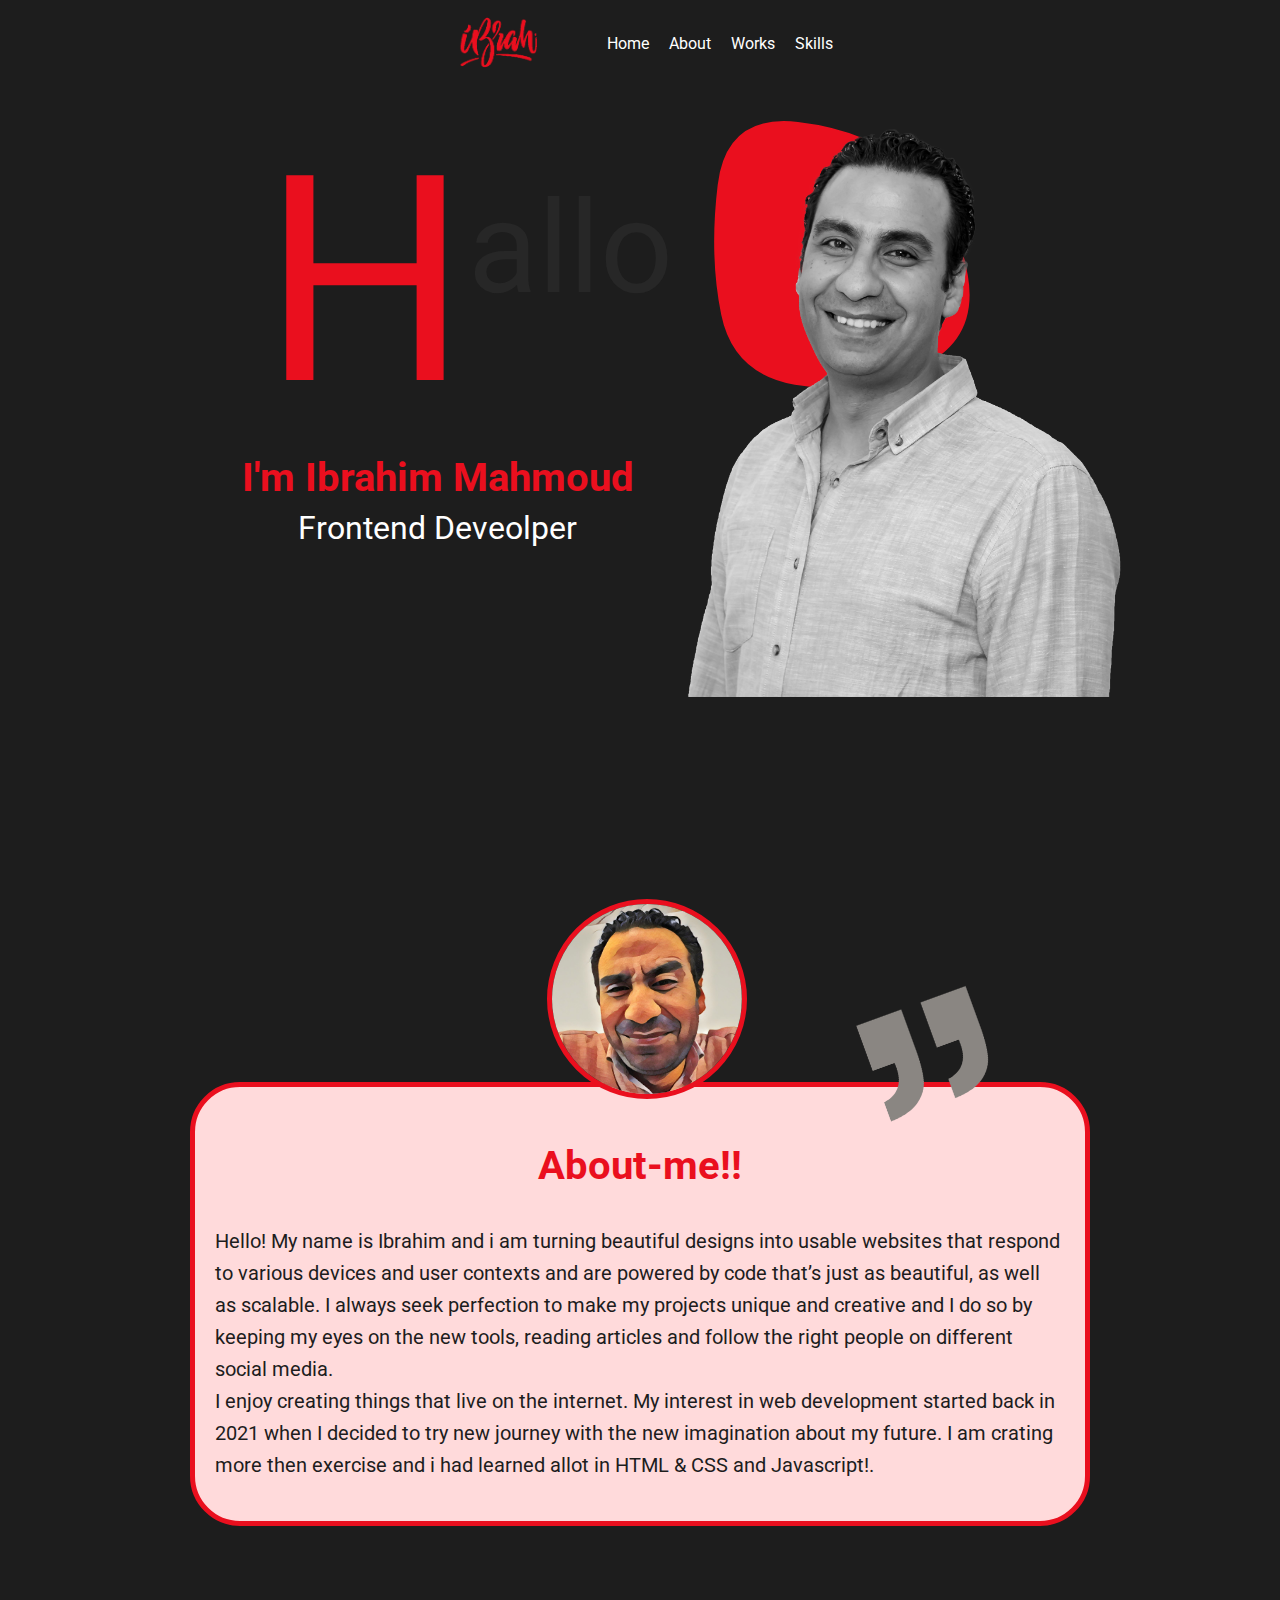
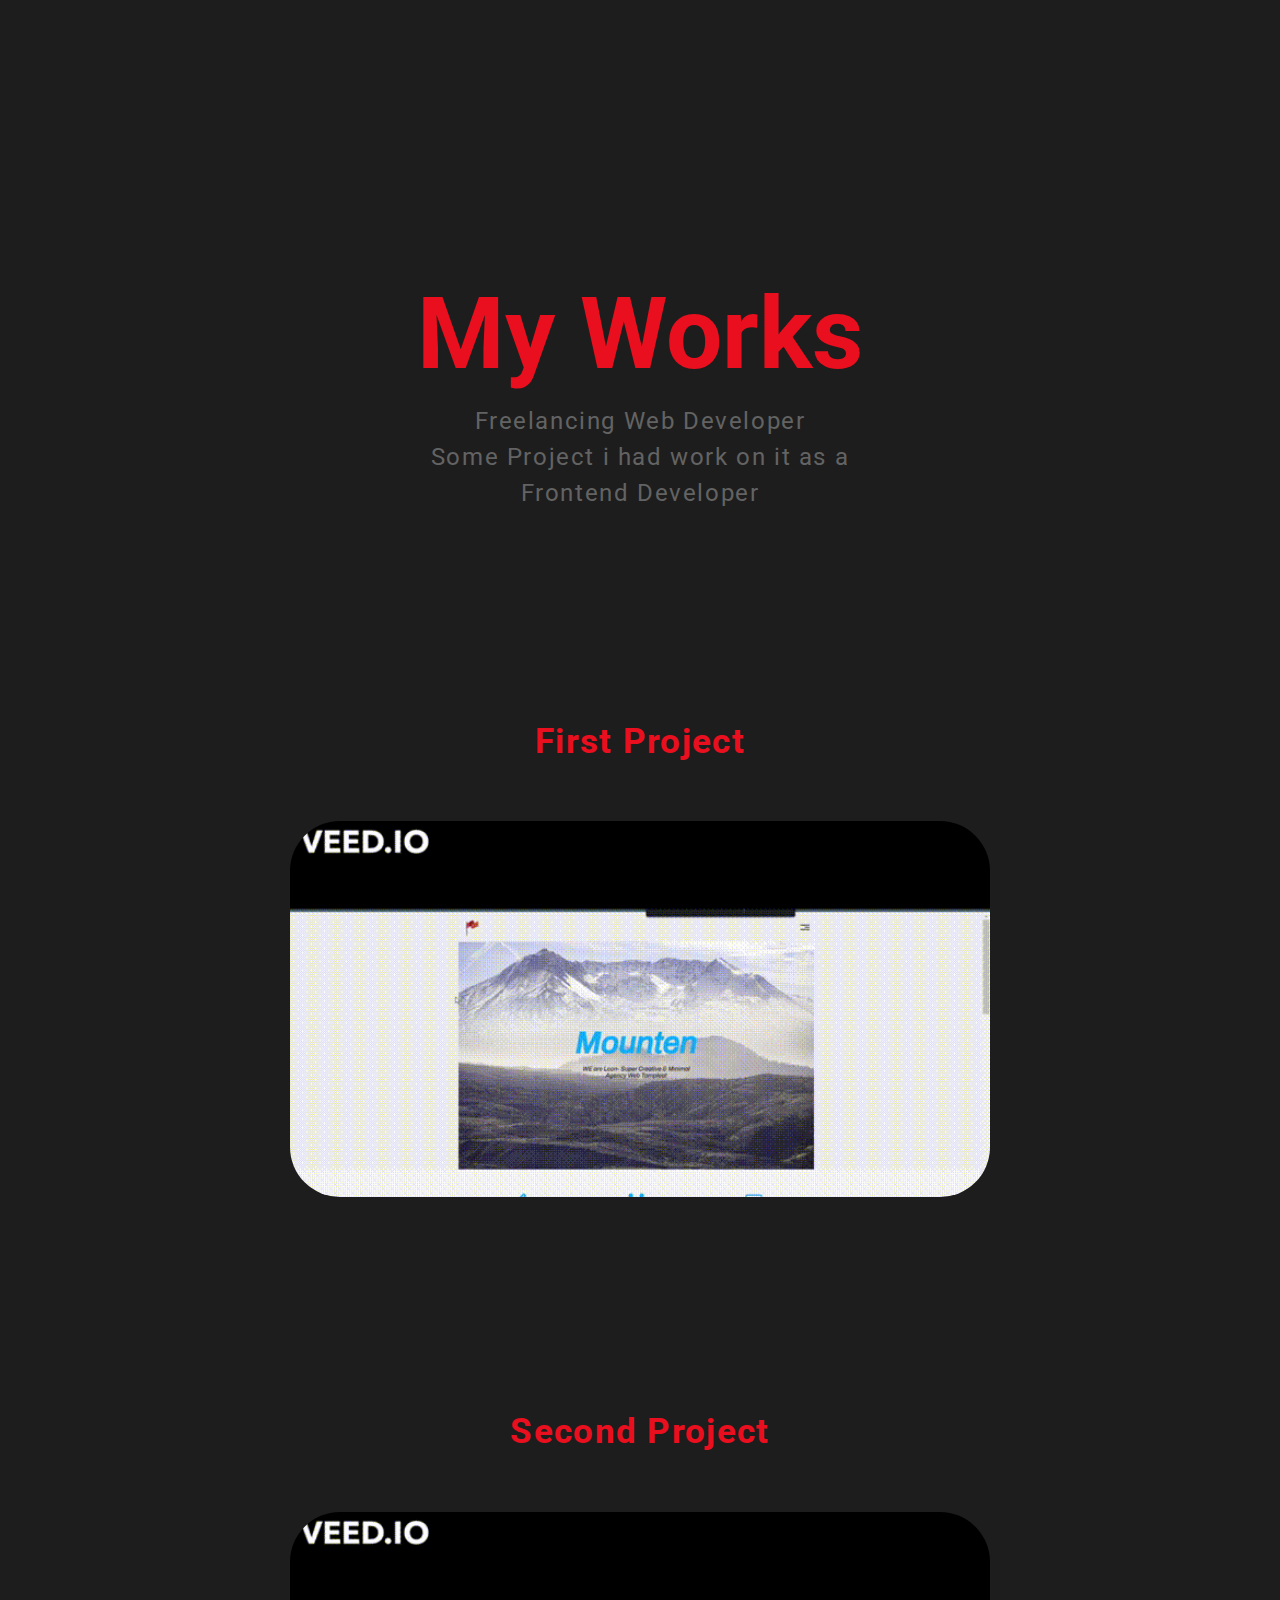
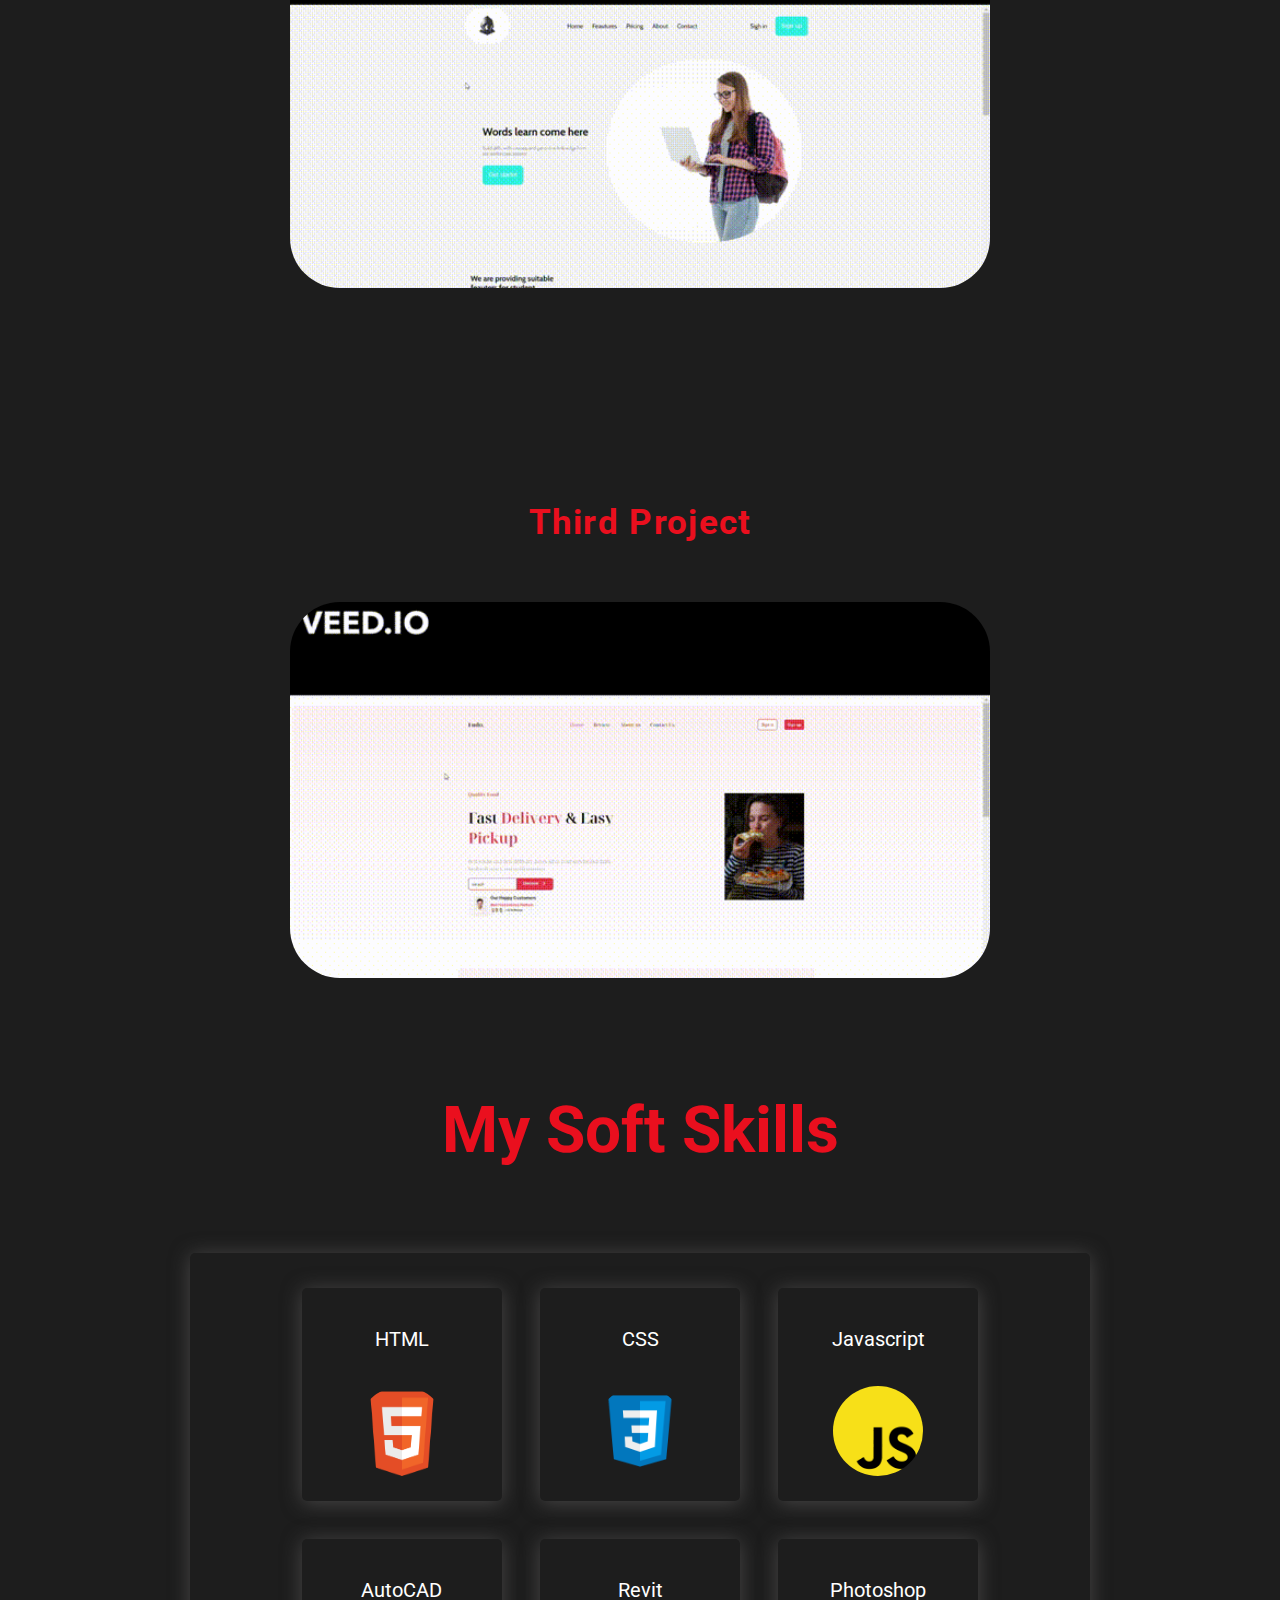
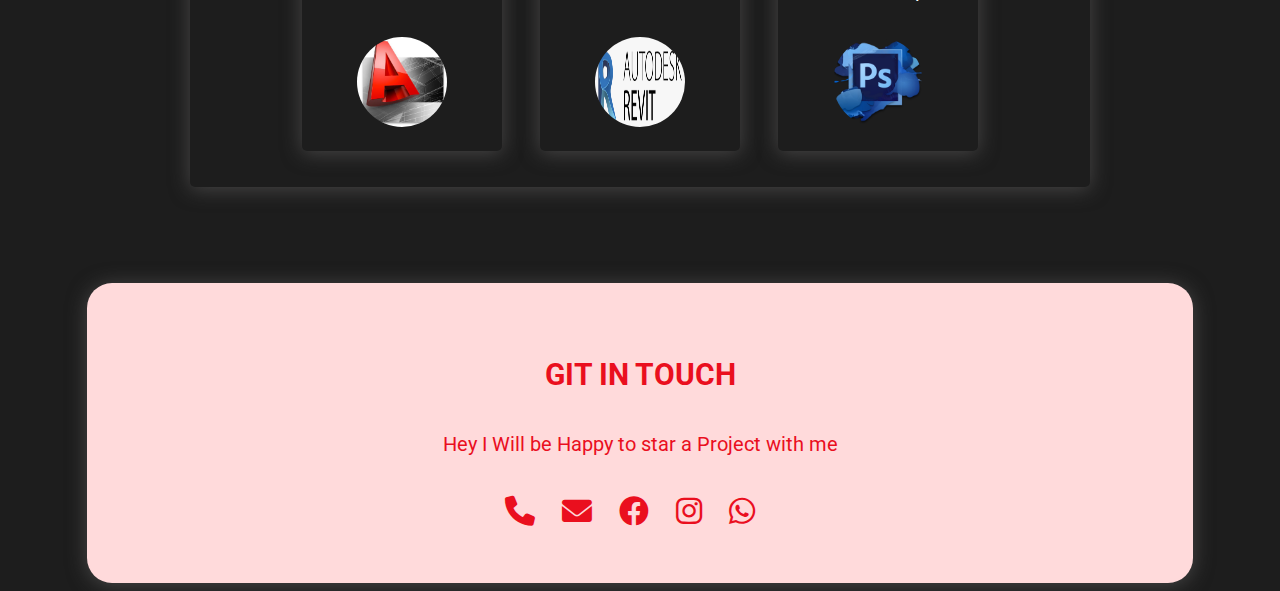
==== commit 72f15500: "update" ====
--- a/index.html
+++ b/index.html
@@ -18,11 +18,12 @@
   </head>
 
   <body>
-    <!-- scrool to top -->
+    <!-- ---------------------------- scrool to top ---------------------------- -->
     <span class="up">
       <i class="fa-solid fa-sort-up "></i>
     </span>
-    <!-- Start Nav -->
+    <!-- ---------------------------- scrool to top ---------------------------- -->
+    <!-- ------------------------------ Start Nav ------------------------------ -->
     <div class="nav" id="hed">
       <div class="container">
         <div class="logo">
@@ -34,19 +35,15 @@
             <li><a href="#abo">About</a></li>
             <li><a href="#work">Works</a></li>
             <li><a href="#sk">Skills</a></li>
-            <li><a href="#con">Contact</a></li>
           </ul>
         </div>
       </div>
     </div>
-    <!-- End Nav -->
-
-    <!-- Start Header -->
-
+    <!-- ------------------------------- End Nav ------------------------------- -->
+
+    <!-- ---------------------------- Start Header ----------------------------- -->
     <div class="header">
       <div class="container">
-
-
         <div class="header-text">
           <div class="hallo">
             <p>H</p>
@@ -54,20 +51,20 @@
           </div>
           <div class="me">
             <h1>I'm Ibrahim Mahmoud</h1>
-            <p>Auto-cad Draftsman <br> Revit Modeller <br> Frontend Devolper</p>
+            <p>Frontend Deveolper</p>
 
           </div>
         </div>
         <div class="im">
           <div class="blob-box">
             <div class="bolb">
-              <svg viewBox="0 0 800 500" preserveAspectRatio="none" xmlns="http://www.w3.org/2000/svg"
+              <svg viewBox="0 0 750 600" preserveAspectRatio="none" xmlns="http://www.w3.org/2000/svg"
                 xmlns:xlink="http://www.w3.org/1999/xlink" width="100%" id="blobSvg">
                 < transform="translate(168.76002502441406, 8.069480895996094)">
                   <path class="blob"
                     d="M422,346Q403,442,309.5,420.5Q216,399,149.5,365Q83,331,92.5,255Q102,179,159.5,142Q217,105,297,97.5Q377,90,409,170Q441,250,422,346Z"
                     fill="#ea0f1e">
-                    <animate attributeName="d" dur="20000ms" repeatCount="indefinite"
+                    <animate attributeName="d" dur="30000ms" repeatCount="indefinite"
                       values="M395,328.5Q375,407,297.5,395Q220,383,125,369.5Q30,356,66.5,267.5Q103,179,158.5,135.5Q214,92,298.5,87.5Q383,83,399,166.5Q415,250,395,328.5Z ;
 
                   M388.5,305.5Q339,361,270.5,411.5Q202,462,149,393Q96,324,85,244.5Q74,165,141,116Q208,67,289,83.5Q370,100,404,175Q438,250,388.5,305.5Z ;
@@ -84,6 +81,8 @@
                   ;
                   M388.5,305.5Q339,361,270.5,411.5Q202,462,149,393Q96,324,85,244.5Q74,165,141,116Q208,67,289,83.5Q370,100,404,175Q438,250,388.5,305.5Z
                   ;
+                   M437,336.5Q388,423,297.5,431.5Q207,440,116.5,399Q26,358,46.5,260Q67,162,138,117Q209,72,300.5,71.5Q392,71,439,160.5Q486,250,437,336.5Z
+                   ;
                   
                   M395,328.5Q375,407,297.5,395Q220,383,125,369.5Q30,356,66.5,267.5Q103,179,158.5,135.5Q214,92,298.5,87.5Q383,83,399,166.5Q415,250,395,328.5Z">
                     </animate>
@@ -92,11 +91,12 @@
 
           </div>
           <img src="/image/IMG_7599-3.png" alt="">
-        </div>
-      </div>
-    </div>
-    <!-- End Header -->
-    <!-- Start about-me -->
+
+        </div>
+      </div>
+    </div>
+    <!-- ----------------------------- End Header ------------------------------ -->
+    <!-- --------------------------- Start about-me ---------------------------- -->
     <div class="about-me" id="abo">
       <div class="container">
         <img src="/image/down.png" alt="">
@@ -104,47 +104,47 @@
           <img src="/image/squ.jpg" alt="">
         </div>
         <div class="about-text">
-          <h2>About-me!!</h2>
-          <p>Hello! My name is Ibrahim and i am Seeking a Drafter position with In-Design using
-            proficiency in Hard Works and excellence in designs
-            drawing .
-            using REVIT and Auto CAD A Drafter position with Concepts utilizing experience.
+          <h1>About-me!!</h1>
+          <p>Hello! My name is Ibrahim and i am turning beautiful designs into usable websites that respond to various
+            devices and user contexts and are powered by code that’s just as beautiful, as well as scalable. I always
+            seek perfection to make my projects unique and creative and I do so by keeping my eyes on the new tools,
+            reading articles and follow the right people on different social media.
             <br>
             I enjoy creating things that live on the internet. My interest in web development started back in 2021
-            when
-            I decided to try new jurny with the new imagination about my future.
-            I am crating more then axercise and i had lerned deeply and alot in HTML & CSS!.
+            when I decided to try new journey with the new imagination about my future.
+            I am crating more then exercise and i had learned allot in HTML & CSS and Javascript!.
+
           </p>
         </div>
       </div>
     </div>
 
-    <!-- End about-me -->
-
-
-
-    <!--  Start My-work -->
+    <!-- ---------------------------- End about-me ----------------------------- -->
+
+
+
+    <!-- ---------------------------- Start My-work ---------------------------- -->
 
     <div class="my-work" id="work">
       <div class="container">
         <div class="heading">
           <h1>My Works</h1>
-          <p>
+          <!-- <p>
             1 - Drafsman and Revit Modeller <br> Company's and there Project i had work on it as a Mechanical
             Draftsman
-          </p>
-        </div>
-
-        <!--  Start Cards -->
-
-        <div class="cards">
+          </p> -->
+        </div>
+
+        <!-- ----------------------------- Start Cards ----------------------------- -->
+
+        <!-- <div class="cards">
           <div class="card ">
             <div class="face front">
               <div class="text">
                 <h3>Shaker Consultancy Group </h3>
                 <p>Project - Security Forces Medical Centre </p>
                 <button>
-                  <p>More info</p>
+                  <p>Picture for the project</p>
                 </button>
               </div>
             </div>
@@ -162,7 +162,7 @@
 
                 <p>Project - king Faisal Special Hospital And Research Center</p>
                 <button>
-                  <p>More info</p>
+                  <p>Picture for the project</p>
                 </button>
               </div>
             </div>
@@ -178,7 +178,7 @@
                 <h3>A.A.W Engineering Consulting</h3>
                 <p>Project - King Abdullah Security Compound Phase 4 (Kap-4 ) Phase 5 (Kap-5)</p>
                 <button>
-                  <p>More info</p>
+                  <p>Picture for the project</p>
                 </button>
               </div>
             </div>
@@ -193,7 +193,7 @@
                 <h3>E.C.GEngineering Consulting Group</h3>
                 <p>Project - Barwa New Cairo project</p>
                 <button>
-                  <p>More info</p>
+                  <p>Picture for the project</p>
                 </button>
               </div>
             </div>
@@ -201,84 +201,96 @@
               <img src="/image/Barwa New Cairo.jpg" alt="">
             </div>
           </div>
-        </div>
-        <div class="other-works">
+        </div> -->
+        <!-- <div class="other-works">
           <p>And many other Project's you will find it in my resume ;) </p>
-        </div>
+        </div> -->
         <div class="heading">
 
-
-          <p>2 - Freelancing Web Devolper <br>
-            Some Project i had work on it as Frontend Devolper </p>
+          <p>Freelancing Web Developer <br>
+            Some Project i had work on it as a Frontend Developer </p>
         </div>
         <div class="web">
           <div class="web-text">
             <h2>First Project</h2>
-            <P>The first webpage i created when i was HTML & CSS lerning</P>
+
           </div>
           <img src="/image/Tamplate One .gif" alt="">
         </div>
         <div class="web">
           <div class="web-text">
             <h2>Second Project</h2>
-            <P>The Second webpage i created when i was HTML & CSS lerning</P>
+
           </div>
           <img src="/image/Tamplate Tow.gif" alt="">
         </div>
         <div class="web">
           <div class="web-text">
-            <h2>Thierd Project</h2>
-            <P>The Thierd webpage i created when i was HTML & CSS lerning</P>
+            <h2>Third Project</h2>
+
           </div>
           <img src="/image/Tamplate Three .gif" alt="">
         </div>
       </div>
     </div>
 
-    <!--  End My-work -->
-
-
-
-
-
-
-    <!-- Start Skills -->
+    <!-- ----------------------------- End My-work ----------------------------- -->
+
+
+
+
+
+
+    <!-- ---------------------------- Start Skills ----------------------------- -->
 
     <div class="skills" id="sk">
       <div class="container">
         <h1>My Soft Skills</h1>
         <div class="soft-sk">
-          <div class="box">
-            <p>Autocad Program</p>
-            <img src="/image/autocad.jpg" alt="">
-          </div>
-          <div class="box">
-            <p>Revit Program</p>
-            <img src="/image/autodesk-revit-logo-png-transparent-png.png" alt="">
-          </div>
-          <div class="box">
-            <p>photoshop Program</p>
-            <img src="/image/photoshop.png" alt="">
+
+          <div class="box">
+            <p>HTML</p>
+            <img src="/image/html.png" alt="">
+          </div>
+          <div class="box">
+            <p>CSS</p>
+            <img src="/image/css.png" alt="">
           </div>
           <div class="box">
             <p>Javascript </p>
             <img src="/image/800px-Unofficial_JavaScript_logo_2.svg.png" alt="">
           </div>
-          <div class="box">
-            <p>CSS</p>
-            <img src="/image/css.png" alt="">
-          </div>
-          <div class="box">
-            <p>HTML</p>
-            <img src="/image/html.png" alt="">
-          </div>
-        </div>
-      </div>
-    </div>
-
-
-    <!-- End Skills -->
-    <!-- Start Contact -->
+
+          <div class="box">
+            <p>AutoCAD</p>
+            <img src="/image/autocad.jpg" alt="">
+          </div>
+
+
+          <div class="box">
+            <p>Revit </p>
+            <img src="/image/autodesk-revit-logo-png-transparent-png.png" alt="">
+          </div>
+
+
+          <div class="box">
+            <p>Photoshop </p>
+            <img src="/image/photoshop.png" alt="">
+          </div>
+
+
+
+
+
+
+
+        </div>
+      </div>
+    </div>
+
+
+    <!-- ----------------------------- End Skills ------------------------------ -->
+    <!-- ---------------------------- Start Contact ---------------------------- -->
 
     <div class="contact" id="con">
       <div class="container">
@@ -298,16 +310,15 @@
                 target="-blank"> <i class="fa-brands fa-facebook"></i></a>
               <a href="https://instagram.com/hota_858/" target="-blank"><i class="fa-brands fa-instagram"></i></a>
               <a href="tel:+201112211172"><i class="fa-brands fa-whatsapp"></i></a>
-
-            </div>
-          </div>
-
-        </div>
-
-      </div>
-    </div>
-
-    <!-- End Contact -->
+            </div>
+          </div>
+
+        </div>
+
+      </div>
+    </div>
+
+    <!-- ----------------------------- End Contact ----------------------------- -->
     <script src="/portoflio.js"></script>
   </body>
 
--- a/css/style.css
+++ b/css/style.css
@@ -1,21 +1,24 @@
-/* start variabls */
+/* ----------------------------- start variable ----------------------------- */
 :root {
   --main-color: #ea0f1e;
   --sec-color: #e45826;
   --back-cl: #1d1d1d;
 }
-/* End variabls */
-
-/* Start Global ruls */
+
+/* ------------------------------ End variable ------------------------------ */
+
+/* --------------------------- Start Global rules --------------------------- */
 
 * {
   -webkit-box-sizing: border-box;
   -moz-box-sizing: border-box;
   box-sizing: border-box;
 }
+
 html {
   scroll-behavior: smooth;
 }
+
 body {
   font-family: "Roboto", sans-serif;
   /* background-color: var(--back-cl); */
@@ -24,6 +27,7 @@
   margin-left: auto;
   margin-right: auto;
   background-color: var(--back-cl);
+  scroll-behavior: smooth;
 }
 
 .container {
@@ -31,8 +35,14 @@
   padding-right: 2rem;
   margin-left: auto;
   margin-right: auto;
-  /* background-color: #fff; */
-}
+}
+ul,
+li,
+a {
+  list-style: none;
+  text-decoration: none;
+}
+
 /* Small */
 
 @media (max-width: 400px) {
@@ -47,7 +57,7 @@
   }
 }
 
-/* mediam */
+/* medium */
 
 @media (min-width: 992) {
   .container {
@@ -61,12 +71,6 @@
   .container {
     width: 1170px;
   }
-}
-
-ul,
-li {
-  text-decoration: none;
-  list-style: none;
 }
 
 .up {
@@ -77,164 +81,187 @@
   transition: 0.2s;
   cursor: pointer;
 }
+
 .up i {
   font-size: 80px;
   color: var(--main-color);
 }
+
 .up.show {
   right: 50px;
 }
 
-/* End Global ruls */
-
-/* Start Nav  */
+/* ---------------------------- End Global rules ---------------------------- */
+/* -------------------------------- Start Nav ------------------------------- */
+
 .nav .container {
-  display: flex;
-  justify-content: space-evenly;
-  align-items: center;
-}
-@media (max-width: 400px) {
+  justify-content: space-between;
+  align-items: center;
+  display: flex;
+}
+
+@media (min-width: 374px) {
   .nav .container {
     justify-content: center;
-  }
-}
-.nav .container .logo {
-  margin-top: 10px;
-}
-@media (min-width: 500px) {
-  .nav .acontainer .logo {
-    margin-top: 50px;
-  }
-}
+    align-content: center;
+  }
+}
+
 .logo img {
   width: 120px;
-  flex: 1;
-  border-radius: 10px;
-  margin-left: 10px;
   transition: 0.2s;
 }
+
 .logo img:hover {
   transform: scale(1.1);
 }
 .nav .links ul {
-  padding: 10px;
-  margin-right: 20px;
-  display: flex;
-  justify-content: center;
-  align-items: center;
+  justify-content: center;
+  align-items: center;
+  display: flex;
 }
 
 @media (max-width: 992px) {
   .nav .container {
     flex-wrap: wrap;
   }
+
   .nav .container .links {
-    margin-top: 20px;
+    margin-top: 10px;
     padding: 10px;
   }
 }
 
 .nav .links ul li a {
-  padding: 25px;
-  font-size: 1em;
+  padding: 10px;
   cursor: pointer;
-  text-decoration: none;
-  color: #fff;
-}
-@media (max-width: 992px) {
-  .nav .links ul li a {
-    padding: 15px;
-  }
-}
+  color: #fff;
+}
+
 .nav .links ul li {
   color: #fff;
   cursor: pointer;
 }
+
 .nav .links ul li:hover a {
   background-color: var(--main-color);
   border-radius: 5px;
-  padding: 8px 25px;
-}
+}
+
 .nav .links ul li:first-child a {
   font-size: 1em;
+  color: #fff;
+  border-radius: 5px;
+}
+
+/* --------------------------------- End Nav -------------------------------- */
+
+/* ------------------------------ Start header ------------------------------ */
+.header .container {
+  display: flex;
+
+  flex-wrap: wrap;
+  justify-content: center;
+  align-items: center;
+  position: relative;
+  margin-bottom: 300px;
+}
+
+.header .container .social {
+  position: absolute;
+  top: 270px;
+  right: -155px;
+  transform: rotate(-90deg);
+}
+@media screen and (max-width: 1200px) {
+  .header .container .social {
+    transform: rotate(0deg);
+    margin-right: 64%;
+    margin-top: 70%;
+  }
+}
+
+@media (max-width: 374px) {
+  .header .container .social {
+    transform: rotate(0deg);
+    margin-right: 55%;
+    margin-right: 59%;
+    margin-top: 81%;
+  }
+}
+
+.header .container .social a {
+  margin-left: 10px;
+  margin-right: 10px;
+  padding: 10px;
+  color: #fff;
   text-decoration: none;
-  color: #fff;
-  border-radius: 5px;
-}
-
-/* End Nav */
-
-/* Start header */
-.header .container {
-  display: flex;
-  flex-wrap: wrap;
-  position: relative;
-  justify-content: center;
-  align-items: center;
-  padding-bottom: 200px;
-  overflow: hidden;
-}
+  transition: 0.2s;
+}
+
 .header .container .im {
   position: relative;
 }
+
 .header .container .im .blob-box {
   position: absolute;
-  width: 619px;
-  height: 431px;
+  width: 600px;
+  height: 400px;
   /* left: 50px; */
   top: 171px;
-  margin-left: 10px;
   z-index: 1;
-  transform: rotate(90deg);
+  transform: rotate(80deg);
   left: -150px;
 }
+
 @media (max-width: 450px) {
   .header .container .im .blob-box {
     display: none;
   }
 }
+
 .header .container .im .blob {
-  width: 1000px;
   height: 1000px;
-  top: 100px;
-  left: 5px;
   z-index: auto;
-  /* position: relative; */
-  margin-left: 10px;
-}
-
+}
 .header .container .header-text {
   display: flex;
+  justify-content: center;
+  align-items: center;
   flex-direction: column;
-  justify-content: center;
-  align-items: center;
-  margin-top: 50px;
-}
+  margin-top: 5px;
+}
+
 @media (min-width: 400px) {
   .header .container .header-text {
     flex-wrap: wrap;
   }
 }
+
 .header .container .header-text .hallo {
   display: flex;
   flex-wrap: nowrap;
 }
+
 @media (min-width: 400px) {
   .header .container .header-text .hallo {
     max-width: 350px;
   }
 }
+
 .header .container .header-text .hallo p {
   color: rgb(39, 39, 39);
   font-size: 10em;
   padding: 0;
   margin: 0%;
 }
+
 @media (min-width: 400px) {
   .header .container .header-text .hallo p {
     font-size: 8em;
   }
 }
+
 .header .container .hallo p:first-child {
   color: var(--main-color);
   font-size: 18em;
@@ -242,31 +269,36 @@
   margin: 0px;
   transition: 0.5s;
 }
-@media (min-width: 400px) {
+
+@media (max-width: 400px) {
   .header .container .hallo p:first-child {
     font-size: 10em;
-    margin-top: 30px;
-  }
-}
+    margin-top: 10px;
+  }
+}
+
 .header .container .hallo p:first-child:hover {
   transform: scale(1.1);
 }
+
 .header .container .hallo p:nth-child(2) {
   color: rgb(39, 39, 39);
   padding: 0;
   margin-top: 60px;
   transition: all 0.2s;
 }
+
 .header .container .hallo p:nth-child(2):hover {
   transform: rotate(-4deg);
 }
+
 .header .container .me {
-  display: flex;
   overflow: hidden;
+  display: flex;
   flex-wrap: wrap;
+  justify-content: center;
+  align-items: center;
   flex-direction: column;
-  justify-content: center;
-  align-items: center;
   padding: 0 1em;
   margin: 0 auto;
   text-align: center;
@@ -278,6 +310,7 @@
   font-size: 2.5em;
   margin: 0px 0px;
 }
+
 .header .container .me p {
   color: #fff;
   font-size: 2em;
@@ -291,6 +324,7 @@
   left: 50px;
   bottom: 90px;
 }
+
 @media (min-width: 400px) {
   .header .container .im {
     width: 400px;
@@ -305,22 +339,21 @@
   left: 100px;
   width: 100%;
 }
+
 .header .container .im img {
-  width: 550px;
-  margin-right: 5px;
+  max-width: 550px;
+  margin: 5px auto;
   transition: all 0.5s;
   position: absolute;
   top: 30px;
-  bottom: 0px;
-  right: 10px;
+  right: -53px;
   z-index: 1;
   filter: grayscale(100%);
 }
-@media (min-width: 400px) {
+
+@media (max-width: 375px) {
   .header .container .im img {
-    width: 400px;
-    right: 15px;
-    margin-right: 5px;
+    margin: 5px auto;
   }
 }
 
@@ -334,25 +367,38 @@
   color: var(--main-color);
 }
 
-/* End header */
-
-/* Start about */
+/* ------------------------------- End header ------------------------------- */
+
+/* ------------------------------- Start about ------------------------------ */
 
 .about-me .container {
   display: flex;
-  flex-direction: column;
-  justify-content: center;
-  align-items: center;
-  padding-top: 200px;
+  height: 100vh;
+  flex-wrap: wrap;
+  justify-content: center;
+  align-items: center;
   position: relative;
-}
+  padding-bottom: 50px;
+  margin-top: 10px;
+  margin-bottom: 75px;
+  overflow: hidden;
+  transition: all 0.5s ease-in-out;
+}
+
+.about-me h1 {
+  text-align: center;
+  font-size: 40px;
+  color: var(--main-color);
+}
+
 .about-me .container > img {
   position: absolute;
-  top: 210px;
+  top: 120px;
   right: 230px;
-  width: 146px;
+  width: 130px;
   transform: rotate(340deg);
 }
+
 @media (max-width: 799px) {
   .about-me .container > img {
     display: none;
@@ -361,51 +407,45 @@
 
 .about-me .container .about-text {
   max-width: 900px;
-  letter-spacing: 2px;
   line-height: 1.6;
   background-color: rgb(255, 218, 219);
   border-radius: 50px;
-  padding: 50px;
-  flex: 2;
+  padding: 20px 10px;
   border: 5px solid var(--main-color);
 }
+
 .about-me .container .image img {
   width: 200px;
   height: 200px;
   border-radius: 50%;
   position: absolute;
-  top: 63px;
+  top: 20px;
   left: 492px;
   border: 5px solid var(--main-color);
   transition: all 0.5s;
 }
+
 @media (max-width: 799px) {
   .about-me .container .image img {
     display: none;
   }
 }
+
 .about-me .container .image img:hover {
   transform: scale(1.2) rotate(-10deg);
 }
-.about-me .container .about-text h2 {
-  font-size: 2em;
-  color: var(--main-color);
-  margin: 0 0;
-  font-weight: 300px;
-}
+
 .about-me .container p {
   font-size: 20px;
   color: var(--back-cl);
-  padding: 20px;
+  padding-left: 10px;
+  padding-right: 10px;
   font-weight: 300px;
 }
-/* End about */
-
-/* Start My works */
-
-.my-work .container {
-  padding: 175px 0;
-}
+
+/* -------------------------------- End about ------------------------------- */
+
+/* ----------------------------- Start My works ----------------------------- */
 
 .my-work .container .heading {
   max-width: 500px;
@@ -414,6 +454,7 @@
   line-height: 1.5;
   transition: 0.95s cubic-bezier(0, 0, 0.2, 1);
 }
+
 .my-work .container .heading h1 {
   font-size: 100px;
   color: var(--main-color);
@@ -421,6 +462,7 @@
   padding: 5px;
   display: block;
 }
+
 .my-work .container .heading p {
   font-size: 1.5em;
   color: rgb(99, 99, 99);
@@ -428,15 +470,16 @@
   letter-spacing: 1.6px;
   margin-top: -21px;
 }
+
 .my-work .container .cards {
-  display: flex;
   flex-wrap: wrap;
+  justify-content: center;
+  align-items: center;
   gap: 100px;
-  justify-content: center;
-  align-items: center;
   margin: 150px auto;
   perspective: 1200px;
 }
+
 .my-work .container .cards .card {
   display: flex;
   flex-direction: column;
@@ -450,6 +493,7 @@
   box-shadow: 0px 2px 20px #5d5b5bad;
   transform-style: preserve-3d;
 }
+
 @media (max-width: 450px) {
   .my-work .container .cards .card {
     width: 350px;
@@ -459,6 +503,7 @@
 .card:hover {
   transform: rotateY(180deg) scale(1.1);
 }
+
 .card .face {
   display: flex;
   align-content: center;
@@ -470,6 +515,7 @@
   box-shadow: 0px 2px 20px #5d5b5bad;
   backface-visibility: hidden;
 }
+
 @media (max-width: 450px) {
   .card .face {
     width: 350px;
@@ -479,18 +525,18 @@
 .card .back {
   transform: rotateY(180deg);
 }
+
 .card .back img {
   width: 100%;
   border-radius: 20px;
 }
-
 .my-work .container .cards .card .front .text {
-  display: flex;
   flex-direction: column;
   align-items: center;
+  display: flex;
   justify-content: center;
   max-width: 350px;
-  flex-wrap: nowrap;
+  flex-wrap: wrap;
   width: 100%;
   gap: 30px;
   text-align: center;
@@ -503,11 +549,14 @@
   color: #fff;
   line-height: 1.8;
 }
+
 .my-work .container .cards .text p {
   font-size: 1em;
   color: #fff;
   letter-spacing: 1.5px;
-}
+  line-height: 2;
+}
+
 .my-work .container .cards .text button {
   background-color: var(--main-color);
   margin-top: 10px;
@@ -517,10 +566,12 @@
   color: #fff;
   cursor: pointer;
 }
+
 .my-work .container .cards .text button p {
   font-size: 15px;
   font-weight: 200;
 }
+
 .my-work .container .other-works p {
   text-align: center;
   font-size: 1.5em;
@@ -529,6 +580,7 @@
   transition: all 1s;
   margin-bottom: 50px;
 }
+
 .my-work .container .other-works p:hover {
   text-align: center;
   font-size: 1.8em;
@@ -540,18 +592,21 @@
   text-align: center;
   margin-top: 200px;
 }
+
 .my-work .container .web-text {
   margin-top: 200px;
   margin-left: auto;
   margin-right: auto;
   max-width: 500px;
 }
+
 .my-work .container .web h2 {
   font-size: 35px;
   color: var(--main-color);
   letter-spacing: 1.3px;
   padding: 10px;
 }
+
 .my-work .container .web p {
   font-size: 1.5em;
   padding: 10px;
@@ -559,33 +614,38 @@
   letter-spacing: 1.3px;
   margin-top: -21px;
 }
+
 .my-work .container .web img {
-  margin-top: 100px;
+  margin-top: 20px;
   width: 700px;
   border-radius: 50px;
   transition: 0.5s;
 }
+
 @media (max-width: 450px) {
   .my-work .container .web img {
     width: 400px;
   }
 }
+
 @media (max-width: 697px) {
   .my-work .container .web img {
     width: 400px;
   }
 }
+
 .my-work .container .web img:hover {
-  transform: scale(1.05);
-}
-
-/* End My works  */
-
-/* Start Skills */
+  transform: scale(1.1);
+}
+
+/* ------------------------------ End My works ------------------------------ */
+
+/* ------------------------------ Start Skills ------------------------------ */
 .skills {
   padding: 1rem;
   margin: 2rem auto;
 }
+
 .skills .container {
   display: flex;
   flex-wrap: wrap;
@@ -595,6 +655,7 @@
   padding: 1rem;
   margin: 2rem auto;
 }
+
 .skills .container h1 {
   font-size: 4em;
   color: var(--main-color);
@@ -603,6 +664,7 @@
   display: block;
   margin-bottom: 80px;
 }
+
 .skills .container .soft-sk {
   display: flex;
   flex-wrap: wrap;
@@ -614,9 +676,9 @@
   padding: 1rem;
 }
 .skills .container .soft-sk .box {
-  display: flex;
   justify-content: space-evenly;
   align-items: center;
+  display: flex;
   flex-direction: column;
   width: 350px;
   padding: 1.2rem;
@@ -627,13 +689,16 @@
   box-shadow: 0px 2px 20px #5d5b5bad;
   transition: 0.5s;
 }
+
 .skills .container .soft-sk .box:hover {
   transform: scale(1.1);
 }
+
 .skills .container .soft-sk .box p {
   font-size: 20px;
   color: #fff;
 }
+
 .skills .container .soft-sk .box img {
   width: 100px;
   height: 100px;
@@ -642,26 +707,26 @@
   padding: 5px;
 }
 
-/* End Skills */
-
-/* Start contact */
+/* ------------------------------- End Skills ------------------------------- */
+
+/* ------------------------------ Start contact ----------------------------- */
 
 .contact .container .text-con {
   width: 100%;
+  padding: 20px;
   height: 300px;
-  padding: 20px;
   background-color: rgb(255, 218, 219);
-  display: flex;
-  justify-content: center;
-  align-items: center;
+  justify-content: center;
+  align-items: center;
+  display: flex;
   border-radius: 25px;
   box-shadow: 0px 2px 20px #5d5b5bad;
 }
 .contact .container .con {
   display: flex;
+  justify-content: center;
+  align-items: center;
   flex-direction: column;
-  justify-content: center;
-  align-items: center;
 }
 
 .contact .container .con h1 {
@@ -669,11 +734,13 @@
   color: var(--main-color);
   text-align: left;
 }
+
 .contact .container .con p {
   font-size: 20px;
   color: var(--main-color);
   text-align: left;
 }
+
 /* .contact .container .callme {
   width: 300px;
   height: 250px;
@@ -689,6 +756,7 @@
   color: var(--main-color);
   text-align: left;
 }
+
 .contact .container .social i {
   font-size: 30px;
   color: var(--main-color);
@@ -697,7 +765,9 @@
   transition: 0.5s;
   margin-top: 20px;
 }
+
 .contact .container .social i:hover {
   transform: rotate(30deg) scale(1.1);
 }
-/* End contact */
+
+/* ------------------------------- End contact ------------------------------ */
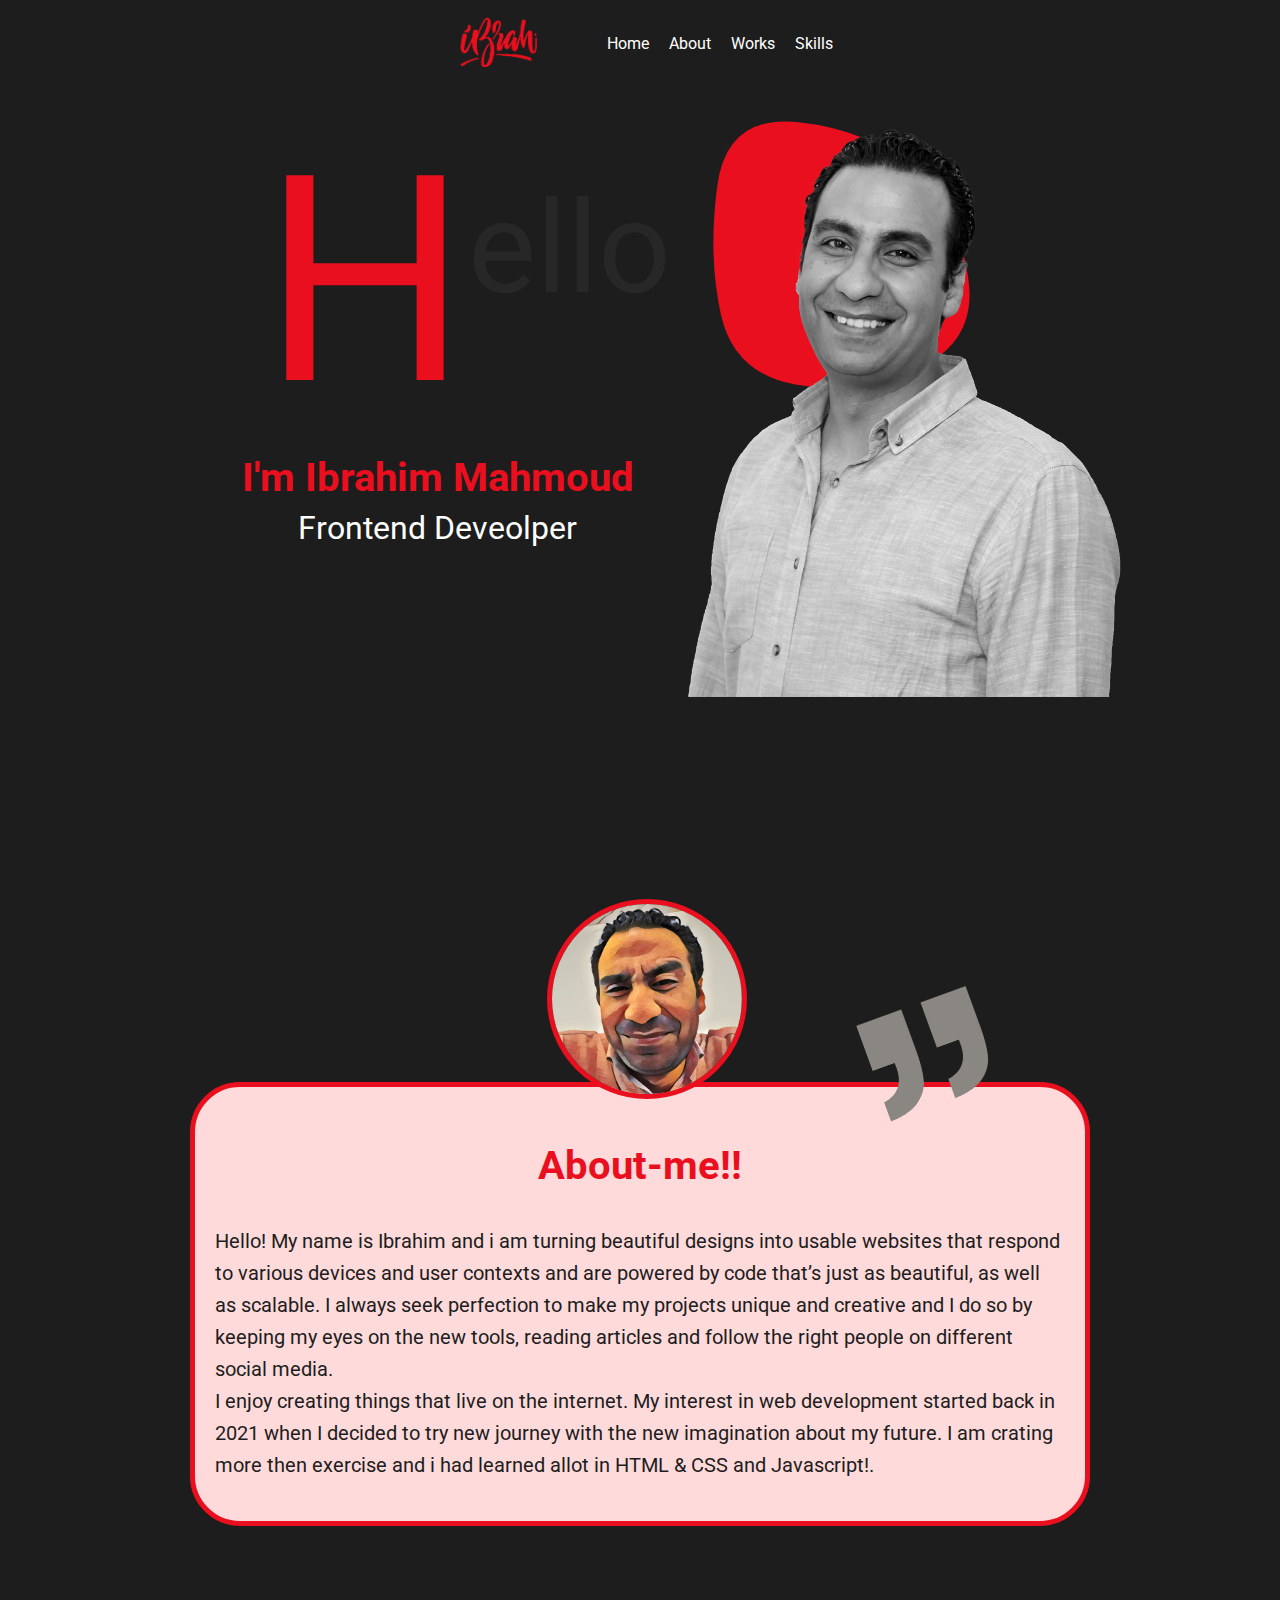
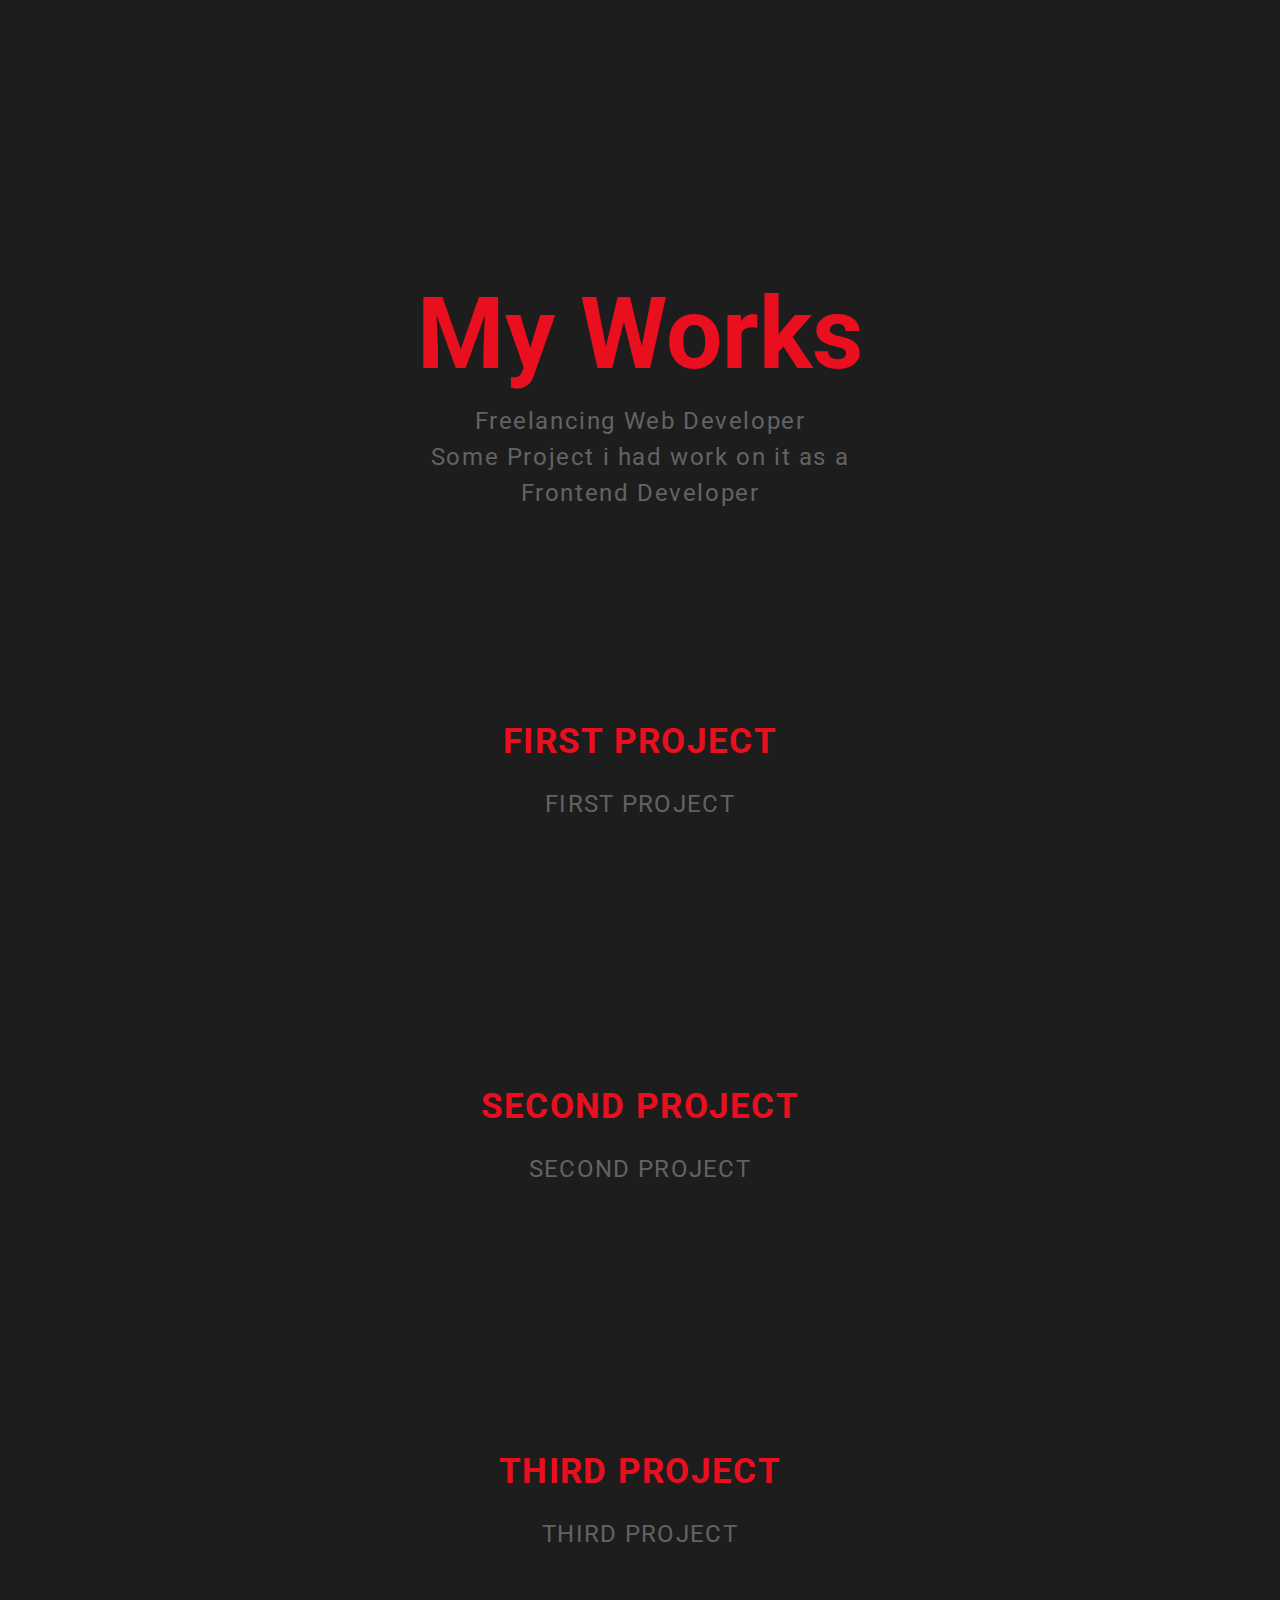
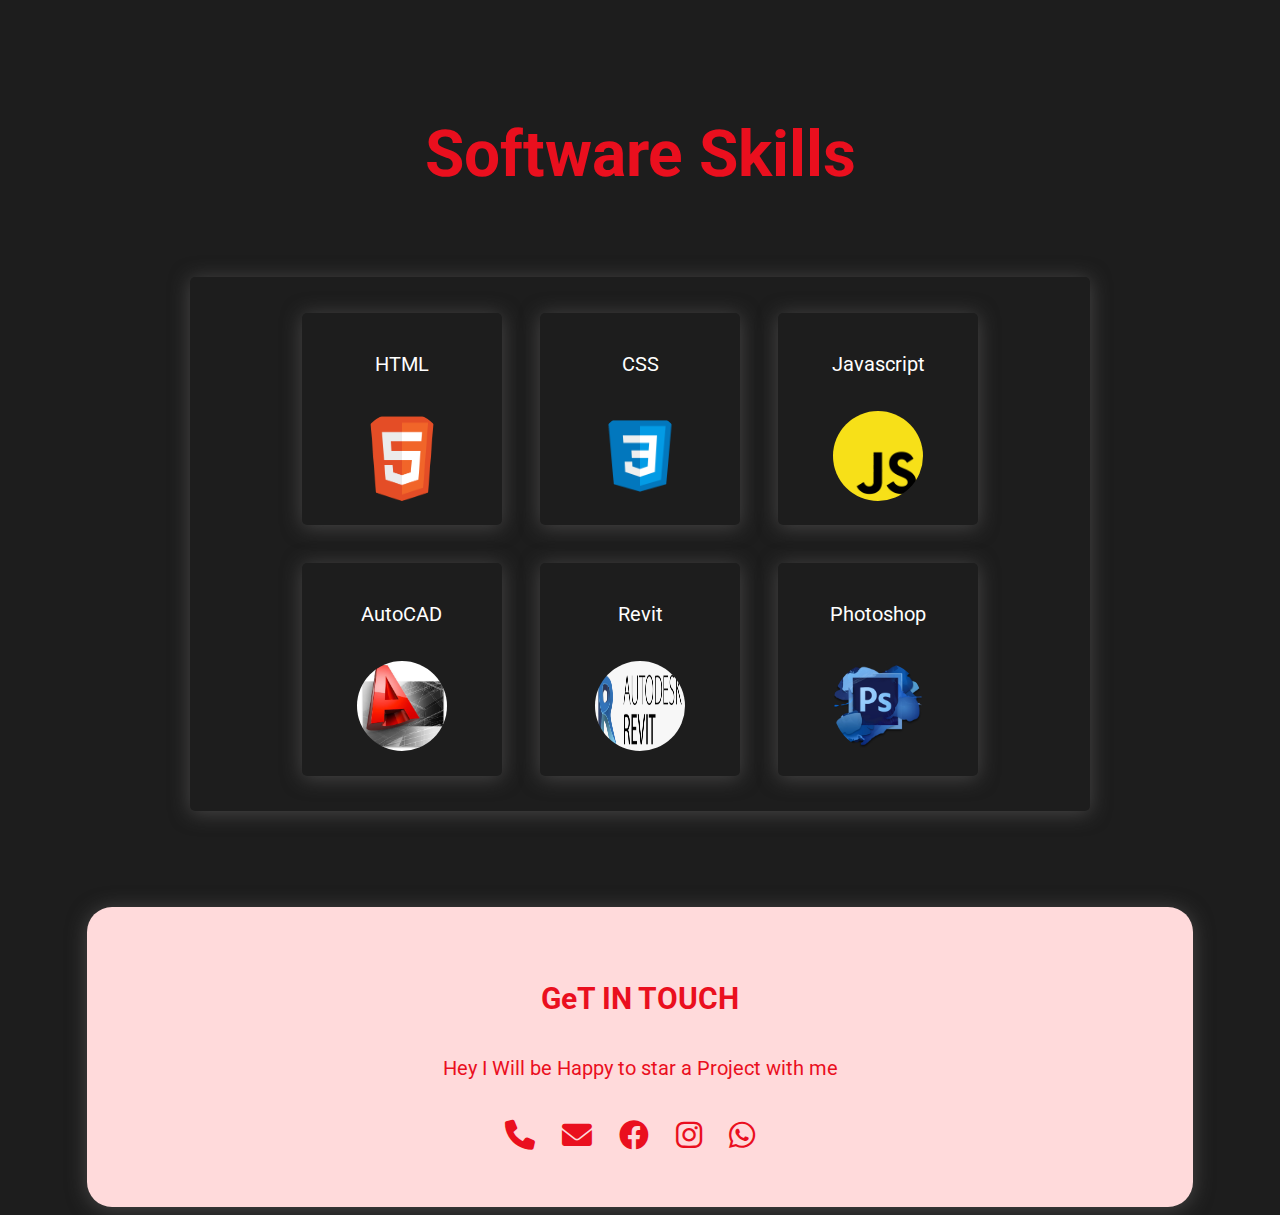
==== commit 4da050e2: "UPDATE" ====
--- a/index.html
+++ b/index.html
@@ -1,71 +1,86 @@
 <!DOCTYPE html>
 <html lang="en">
 
-  <head>
-    <meta charset="UTF-8" />
-    <meta http-equiv="X-UA-Compatible" content="IE=edge" />
-    <meta name="viewport" content="width=device-width, initial-scale=1.0" />
-    <title>Portfolio</title>
-    <link rel="stylesheet" href="/css/style.css">
-    <link rel="stylesheet" href="/css/all.min.css">
-
-    <!-- Google fonts -->
-    <link rel="preconnect" href="https://fonts.googleapis.com">
-    <link rel="preconnect" href="https://fonts.gstatic.com" crossorigin>
-    <link href="https://fonts.googleapis.com/css2?family=Roboto:ital,wght@0,500;1,300;1,700&display=swap"
-      rel="stylesheet">
-
-  </head>
-
-  <body>
-    <!-- ---------------------------- scrool to top ---------------------------- -->
-    <span class="up">
-      <i class="fa-solid fa-sort-up "></i>
-    </span>
-    <!-- ---------------------------- scrool to top ---------------------------- -->
-    <!-- ------------------------------ Start Nav ------------------------------ -->
-    <div class="nav" id="hed">
-      <div class="container">
-        <div class="logo">
-          <img src="/image/Logo.png" alt="">
-        </div>
-        <div class="links">
-          <ul>
-            <li><a href="#hed">Home</a></li>
-            <li><a href="#abo">About</a></li>
-            <li><a href="#work">Works</a></li>
-            <li><a href="#sk">Skills</a></li>
-          </ul>
-        </div>
-      </div>
-    </div>
-    <!-- ------------------------------- End Nav ------------------------------- -->
-
-    <!-- ---------------------------- Start Header ----------------------------- -->
-    <div class="header">
-      <div class="container">
-        <div class="header-text">
-          <div class="hallo">
-            <p>H</p>
-            <p>allo</p>
-          </div>
-          <div class="me">
-            <h1>I'm Ibrahim Mahmoud</h1>
-            <p>Frontend Deveolper</p>
-
-          </div>
-        </div>
-        <div class="im">
-          <div class="blob-box">
-            <div class="bolb">
-              <svg viewBox="0 0 750 600" preserveAspectRatio="none" xmlns="http://www.w3.org/2000/svg"
-                xmlns:xlink="http://www.w3.org/1999/xlink" width="100%" id="blobSvg">
-                < transform="translate(168.76002502441406, 8.069480895996094)">
-                  <path class="blob"
-                    d="M422,346Q403,442,309.5,420.5Q216,399,149.5,365Q83,331,92.5,255Q102,179,159.5,142Q217,105,297,97.5Q377,90,409,170Q441,250,422,346Z"
-                    fill="#ea0f1e">
-                    <animate attributeName="d" dur="30000ms" repeatCount="indefinite"
-                      values="M395,328.5Q375,407,297.5,395Q220,383,125,369.5Q30,356,66.5,267.5Q103,179,158.5,135.5Q214,92,298.5,87.5Q383,83,399,166.5Q415,250,395,328.5Z ;
+<head>
+  <meta charset="UTF-8" />
+  <meta http-equiv="X-UA-Compatible"
+        content="IE=edge" />
+  <meta name="viewport"
+        content="width=device-width, initial-scale=1.0" />
+  <title>Portfolio</title>
+  <link rel="stylesheet"
+        href="/css/style.css">
+  <link rel="stylesheet"
+        href="/css/all.min.css">
+
+  <!-- Google fonts -->
+  <link rel="preconnect"
+        href="https://fonts.googleapis.com">
+  <link rel="preconnect"
+        href="https://fonts.gstatic.com"
+        crossorigin>
+  <link href="https://fonts.googleapis.com/css2?family=Roboto:ital,wght@0,500;1,300;1,700&display=swap"
+        rel="stylesheet">
+
+</head>
+
+<body>
+  <!-- ---------------------------- scrool to top ---------------------------- -->
+  <span class="up">
+    <i class="fa-solid fa-sort-up "></i>
+  </span>
+  <!-- ---------------------------- scrool to top ---------------------------- -->
+  <!-- ------------------------------ Start Nav ------------------------------ -->
+  <div class="nav"
+       id="hed">
+    <div class="container">
+      <div class="logo">
+        <img src="/image/Logo.png"
+             alt="">
+      </div>
+      <div class="links">
+        <ul>
+          <li><a href="#hed">Home</a></li>
+          <li><a href="#abo">About</a></li>
+          <li><a href="#work">Works</a></li>
+          <li><a href="#sk">Skills</a></li>
+        </ul>
+      </div>
+    </div>
+  </div>
+  <!-- ------------------------------- End Nav ------------------------------- -->
+
+  <!-- ---------------------------- Start Header ----------------------------- -->
+  <div class="header">
+    <div class="container">
+      <div class="header-text">
+        <div class="hallo">
+          <p>H</p>
+          <p>ello</p>
+        </div>
+        <div class="me">
+          <h1>I'm Ibrahim Mahmoud</h1>
+          <p>Frontend Deveolper</p>
+
+        </div>
+      </div>
+      <div class="im">
+        <div class="blob-box">
+          <div class="bolb">
+            <svg viewBox="0 0 750 600"
+                 preserveAspectRatio="none"
+                 xmlns="http://www.w3.org/2000/svg"
+                 xmlns:xlink="http://www.w3.org/1999/xlink"
+                 width="100%"
+                 id="blobSvg">
+              < transform="translate(168.76002502441406, 8.069480895996094)">
+                <path class="blob"
+                      d="M422,346Q403,442,309.5,420.5Q216,399,149.5,365Q83,331,92.5,255Q102,179,159.5,142Q217,105,297,97.5Q377,90,409,170Q441,250,422,346Z"
+                      fill="#ea0f1e">
+                  <animate attributeName="d"
+                           dur="30000ms"
+                           repeatCount="indefinite"
+                           values="M395,328.5Q375,407,297.5,395Q220,383,125,369.5Q30,356,66.5,267.5Q103,179,158.5,135.5Q214,92,298.5,87.5Q383,83,399,166.5Q415,250,395,328.5Z ;
 
                   M388.5,305.5Q339,361,270.5,411.5Q202,462,149,393Q96,324,85,244.5Q74,165,141,116Q208,67,289,83.5Q370,100,404,175Q438,250,388.5,305.5Z ;
 
@@ -85,59 +100,64 @@
                    ;
                   
                   M395,328.5Q375,407,297.5,395Q220,383,125,369.5Q30,356,66.5,267.5Q103,179,158.5,135.5Q214,92,298.5,87.5Q383,83,399,166.5Q415,250,395,328.5Z">
-                    </animate>
-              </svg>
-            </div>
-
-          </div>
-          <img src="/image/IMG_7599-3.png" alt="">
-
-        </div>
-      </div>
-    </div>
-    <!-- ----------------------------- End Header ------------------------------ -->
-    <!-- --------------------------- Start about-me ---------------------------- -->
-    <div class="about-me" id="abo">
-      <div class="container">
-        <img src="/image/down.png" alt="">
-        <div class="image">
-          <img src="/image/squ.jpg" alt="">
-        </div>
-        <div class="about-text">
-          <h1>About-me!!</h1>
-          <p>Hello! My name is Ibrahim and i am turning beautiful designs into usable websites that respond to various
-            devices and user contexts and are powered by code that’s just as beautiful, as well as scalable. I always
-            seek perfection to make my projects unique and creative and I do so by keeping my eyes on the new tools,
-            reading articles and follow the right people on different social media.
-            <br>
-            I enjoy creating things that live on the internet. My interest in web development started back in 2021
-            when I decided to try new journey with the new imagination about my future.
-            I am crating more then exercise and i had learned allot in HTML & CSS and Javascript!.
-
-          </p>
-        </div>
-      </div>
-    </div>
-
-    <!-- ---------------------------- End about-me ----------------------------- -->
-
-
-
-    <!-- ---------------------------- Start My-work ---------------------------- -->
-
-    <div class="my-work" id="work">
-      <div class="container">
-        <div class="heading">
-          <h1>My Works</h1>
-          <!-- <p>
+                  </animate>
+            </svg>
+          </div>
+
+        </div>
+        <img src="/image/IMG_7599-3.png"
+             alt="">
+
+      </div>
+    </div>
+  </div>
+  <!-- ----------------------------- End Header ------------------------------ -->
+  <!-- --------------------------- Start about-me ---------------------------- -->
+  <div class="about-me"
+       id="abo">
+    <div class="container">
+      <img src="/image/down.png"
+           alt="">
+      <div class="image">
+        <img src="/image/squ.jpg"
+             alt="">
+      </div>
+      <div class="about-text">
+        <h1>About-me!!</h1>
+        <p>Hello! My name is Ibrahim and i am turning beautiful designs into usable websites that respond to various
+          devices and user contexts and are powered by code that’s just as beautiful, as well as scalable. I always
+          seek perfection to make my projects unique and creative and I do so by keeping my eyes on the new tools,
+          reading articles and follow the right people on different social media.
+          <br>
+          I enjoy creating things that live on the internet. My interest in web development started back in 2021
+          when I decided to try new journey with the new imagination about my future.
+          I am crating more then exercise and i had learned allot in HTML & CSS and Javascript!.
+
+        </p>
+      </div>
+    </div>
+  </div>
+
+  <!-- ---------------------------- End about-me ----------------------------- -->
+
+
+
+  <!-- ---------------------------- Start My-work ---------------------------- -->
+
+  <div class="my-work"
+       id="work">
+    <div class="container">
+      <div class="heading">
+        <h1>My Works</h1>
+        <!-- <p>
             1 - Drafsman and Revit Modeller <br> Company's and there Project i had work on it as a Mechanical
             Draftsman
           </p> -->
-        </div>
-
-        <!-- ----------------------------- Start Cards ----------------------------- -->
-
-        <!-- <div class="cards">
+      </div>
+
+      <!-- ----------------------------- Start Cards ----------------------------- -->
+
+      <!-- <div class="cards">
           <div class="card ">
             <div class="face front">
               <div class="text">
@@ -202,124 +222,140 @@
             </div>
           </div>
         </div> -->
-        <!-- <div class="other-works">
+      <!-- <div class="other-works">
           <p>And many other Project's you will find it in my resume ;) </p>
         </div> -->
-        <div class="heading">
-
-          <p>Freelancing Web Developer <br>
-            Some Project i had work on it as a Frontend Developer </p>
-        </div>
-        <div class="web">
-          <div class="web-text">
-            <h2>First Project</h2>
-
-          </div>
-          <img src="/image/Tamplate One .gif" alt="">
-        </div>
-        <div class="web">
-          <div class="web-text">
-            <h2>Second Project</h2>
-
-          </div>
-          <img src="/image/Tamplate Tow.gif" alt="">
-        </div>
-        <div class="web">
-          <div class="web-text">
-            <h2>Third Project</h2>
-
-          </div>
-          <img src="/image/Tamplate Three .gif" alt="">
-        </div>
-      </div>
-    </div>
-
-    <!-- ----------------------------- End My-work ----------------------------- -->
-
-
-
-
-
-
-    <!-- ---------------------------- Start Skills ----------------------------- -->
-
-    <div class="skills" id="sk">
-      <div class="container">
-        <h1>My Soft Skills</h1>
-        <div class="soft-sk">
-
-          <div class="box">
-            <p>HTML</p>
-            <img src="/image/html.png" alt="">
-          </div>
-          <div class="box">
-            <p>CSS</p>
-            <img src="/image/css.png" alt="">
-          </div>
-          <div class="box">
-            <p>Javascript </p>
-            <img src="/image/800px-Unofficial_JavaScript_logo_2.svg.png" alt="">
-          </div>
-
-          <div class="box">
-            <p>AutoCAD</p>
-            <img src="/image/autocad.jpg" alt="">
-          </div>
-
-
-          <div class="box">
-            <p>Revit </p>
-            <img src="/image/autodesk-revit-logo-png-transparent-png.png" alt="">
-          </div>
-
-
-          <div class="box">
-            <p>Photoshop </p>
-            <img src="/image/photoshop.png" alt="">
-          </div>
-
-
-
-
-
-
-
-        </div>
-      </div>
-    </div>
-
-
-    <!-- ----------------------------- End Skills ------------------------------ -->
-    <!-- ---------------------------- Start Contact ---------------------------- -->
-
-    <div class="contact" id="con">
-      <div class="container">
-        <div class="text-con">
-          <!-- <div class="callme">
+      <div class="heading">
+
+        <p>Freelancing Web Developer <br>
+          Some Project i had work on it as a Frontend Developer </p>
+      </div>
+      <div class="web">
+        <div class="web-text">
+          <h2>FIRST PROJECT</h2>
+          <p>FIRST PROJECT</p>
+
+        </div>
+        <img src="/image/Document - Google Chrome 2022-03-21 13-13-08 (1).gif"
+             alt="">
+      </div>
+      <div class="web">
+        <div class="web-text">
+          <h2>SECOND PROJECT</h2>
+          <P>SECOND PROJECT</P>
+
+        </div>
+        <img src="/image/Document - Google Chrome 2022-07-19 22-10-26.gif"
+             alt="">
+      </div>
+      <div class="web">
+        <div class="web-text">
+          <h2>THIRD PROJECT</h2>
+          <P>THIRD PROJECT</P>
+
+        </div>
+        <img src="/image/Document - Google Chrome 2022-07-19 22-10-26.gif"
+             alt="">
+      </div>
+    </div>
+  </div>
+
+  <!-- ----------------------------- End My-work ----------------------------- -->
+
+
+
+
+
+
+  <!-- ---------------------------- Start Skills ----------------------------- -->
+
+  <div class="skills"
+       id="sk">
+    <div class="container">
+      <h1>Software Skills</h1>
+      <div class="soft-sk">
+
+        <div class="box">
+          <p>HTML</p>
+          <img src="/image/html.png"
+               alt="">
+        </div>
+        <div class="box">
+          <p>CSS</p>
+          <img src="/image/css.png"
+               alt="">
+        </div>
+        <div class="box">
+          <p>Javascript </p>
+          <img src="/image/800px-Unofficial_JavaScript_logo_2.svg.png"
+               alt="">
+        </div>
+
+        <div class="box">
+          <p>AutoCAD</p>
+          <img src="/image/autocad.jpg"
+               alt="">
+        </div>
+
+
+        <div class="box">
+          <p>Revit </p>
+          <img src="/image/autodesk-revit-logo-png-transparent-png.png"
+               alt="">
+        </div>
+
+
+        <div class="box">
+          <p>Photoshop </p>
+          <img src="/image/photoshop.png"
+               alt="">
+        </div>
+
+
+
+
+
+
+
+      </div>
+    </div>
+  </div>
+
+
+  <!-- ----------------------------- End Skills ------------------------------ -->
+  <!-- ---------------------------- Start Contact ---------------------------- -->
+
+  <div class="contact"
+       id="con">
+    <div class="container">
+      <div class="text-con">
+        <!-- <div class="callme">
             <h2>Call Me</h2>
             <p>MOP:01112211172</p>
             <p>MOP:01555231982</p>
           </div> -->
-          <div class="con">
-            <h1>GIT IN TOUCH</h1>
-            <P>Hey I Will be Happy to star a Project with me</P>
-            <div class="social">
-              <a href="tel:+201112211172"> <i class="fa-solid fa-phone"></i></a>
-              <a href="mailto:ibraheim_elbosley@hotmail.com" target="-blank"><i class="fa-solid fa-envelope"></i></a>
-              <a href="https://facebook.com/campaign/landing.php?&campaign_id=1662371034&extra_1=s%7Cc%7C320304049835%7Ce%7Cfacebook%7C&placement=&creative=320304049835&keyword=facebook&partner_id=googlesem&extra_2=campaignid%3D1662371034%26adgroupid%3D65758736522%26matchtype%3De%26network%3Dg%26source%3Dnotmobile%26search_or_content%3Ds%26device%3Dc%26devicemodel%3D%26adposition%3D%26target%3D%26targetid%3Dkwd-541132862%26loc_physical_ms%3D1005394%26loc_interest_ms%3D%26feeditemid%3D%26param1%3D%26param2%3D&gclid=CjwKCAjwxOCRBhA8EiwA0X8hixVblMAAwx3XV-84bkqymY_uxjjUeoLwmkf3eVNRRL7GZqhcbRHUHxoC5qEQAvD_BwE"
-                target="-blank"> <i class="fa-brands fa-facebook"></i></a>
-              <a href="https://instagram.com/hota_858/" target="-blank"><i class="fa-brands fa-instagram"></i></a>
-              <a href="tel:+201112211172"><i class="fa-brands fa-whatsapp"></i></a>
-            </div>
-          </div>
-
-        </div>
-
-      </div>
-    </div>
-
-    <!-- ----------------------------- End Contact ----------------------------- -->
-    <script src="/portoflio.js"></script>
-  </body>
+        <div class="con">
+          <h1>GeT IN TOUCH</h1>
+          <P>Hey I Will be Happy to star a Project with me</P>
+          <div class="social">
+            <a href="tel:+201112211172"> <i class="fa-solid fa-phone"></i></a>
+            <a href="mailto:ibraheim_elbosley@hotmail.com"
+               target="-blank"><i class="fa-solid fa-envelope"></i></a>
+            <a href="https://facebook.com/campaign/landing.php?&campaign_id=1662371034&extra_1=s%7Cc%7C320304049835%7Ce%7Cfacebook%7C&placement=&creative=320304049835&keyword=facebook&partner_id=googlesem&extra_2=campaignid%3D1662371034%26adgroupid%3D65758736522%26matchtype%3De%26network%3Dg%26source%3Dnotmobile%26search_or_content%3Ds%26device%3Dc%26devicemodel%3D%26adposition%3D%26target%3D%26targetid%3Dkwd-541132862%26loc_physical_ms%3D1005394%26loc_interest_ms%3D%26feeditemid%3D%26param1%3D%26param2%3D&gclid=CjwKCAjwxOCRBhA8EiwA0X8hixVblMAAwx3XV-84bkqymY_uxjjUeoLwmkf3eVNRRL7GZqhcbRHUHxoC5qEQAvD_BwE"
+               target="-blank"> <i class="fa-brands fa-facebook"></i></a>
+            <a href="https://instagram.com/hota_858/"
+               target="-blank"><i class="fa-brands fa-instagram"></i></a>
+            <a href="tel:+201112211172"><i class="fa-brands fa-whatsapp"></i></a>
+          </div>
+        </div>
+
+      </div>
+
+    </div>
+  </div>
+
+  <!-- ----------------------------- End Contact ----------------------------- -->
+  <script src="/portoflio.js"></script>
+</body>
 
 </html>
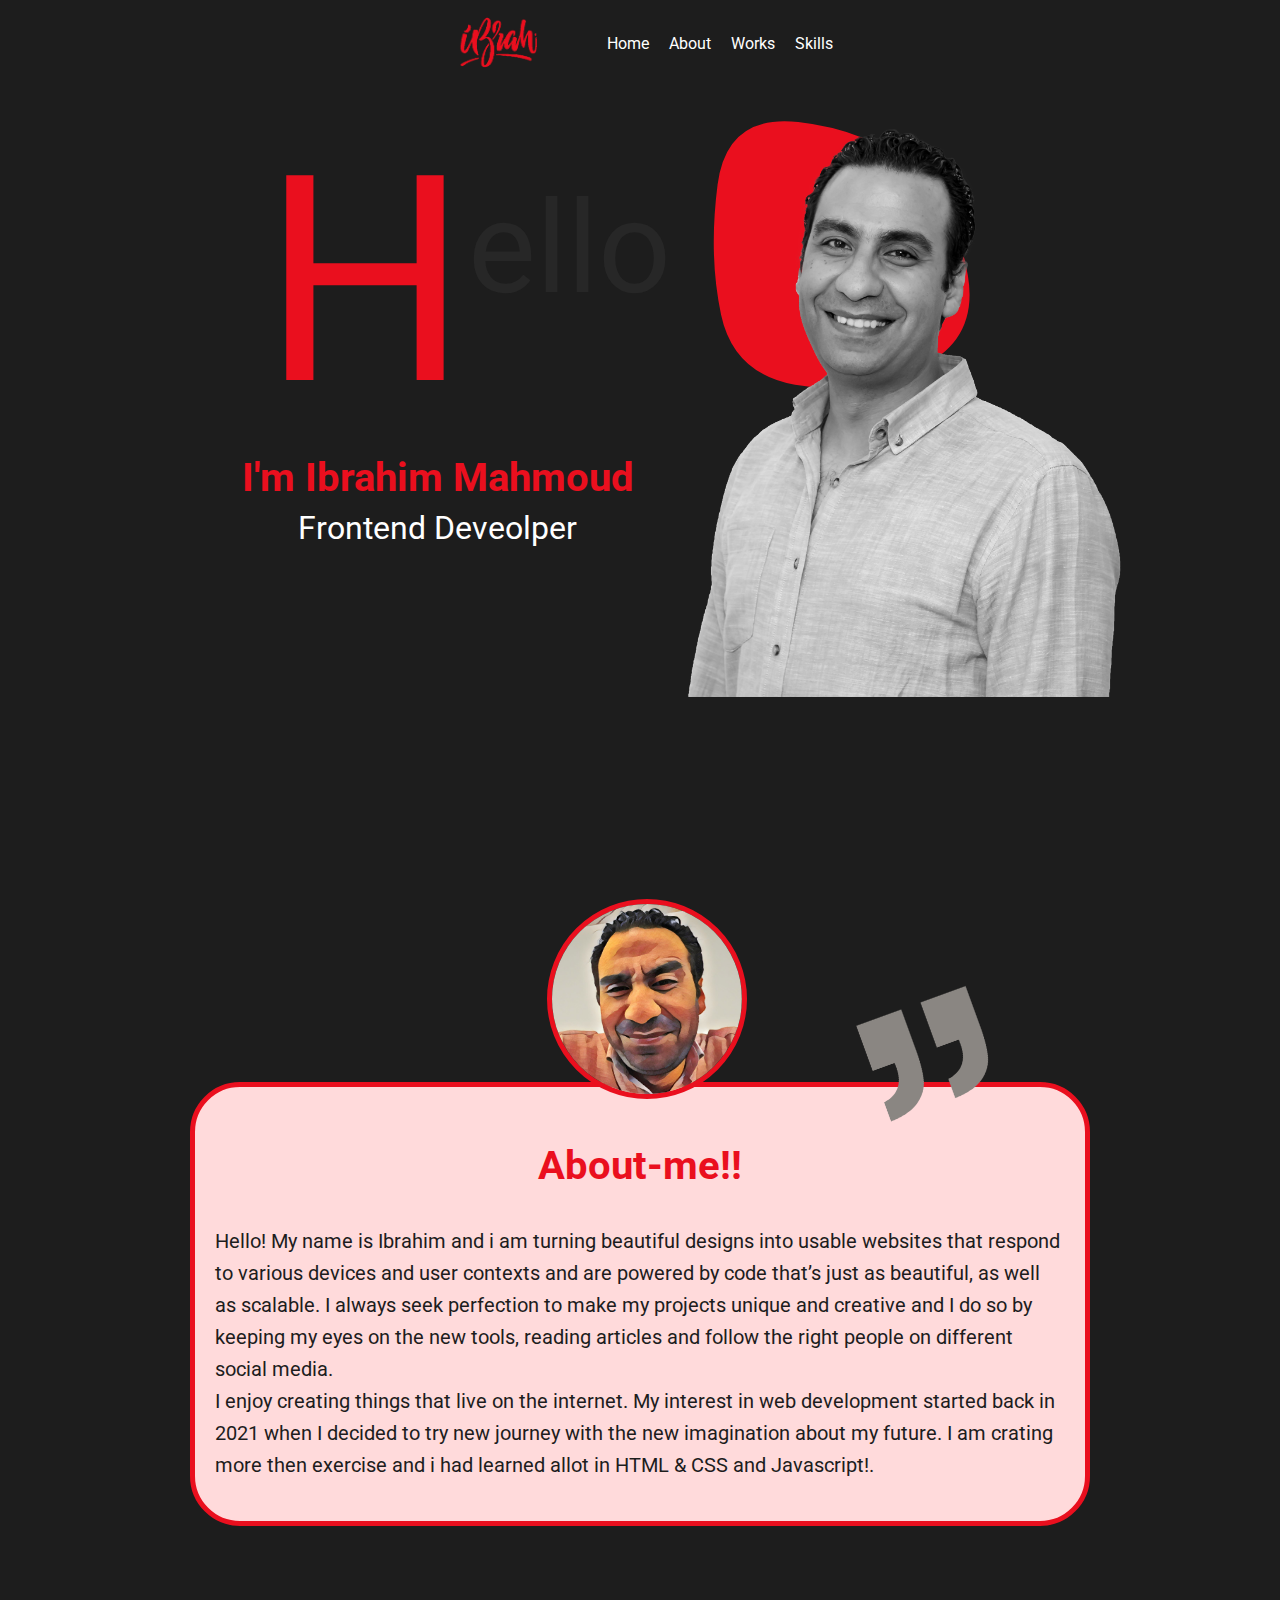
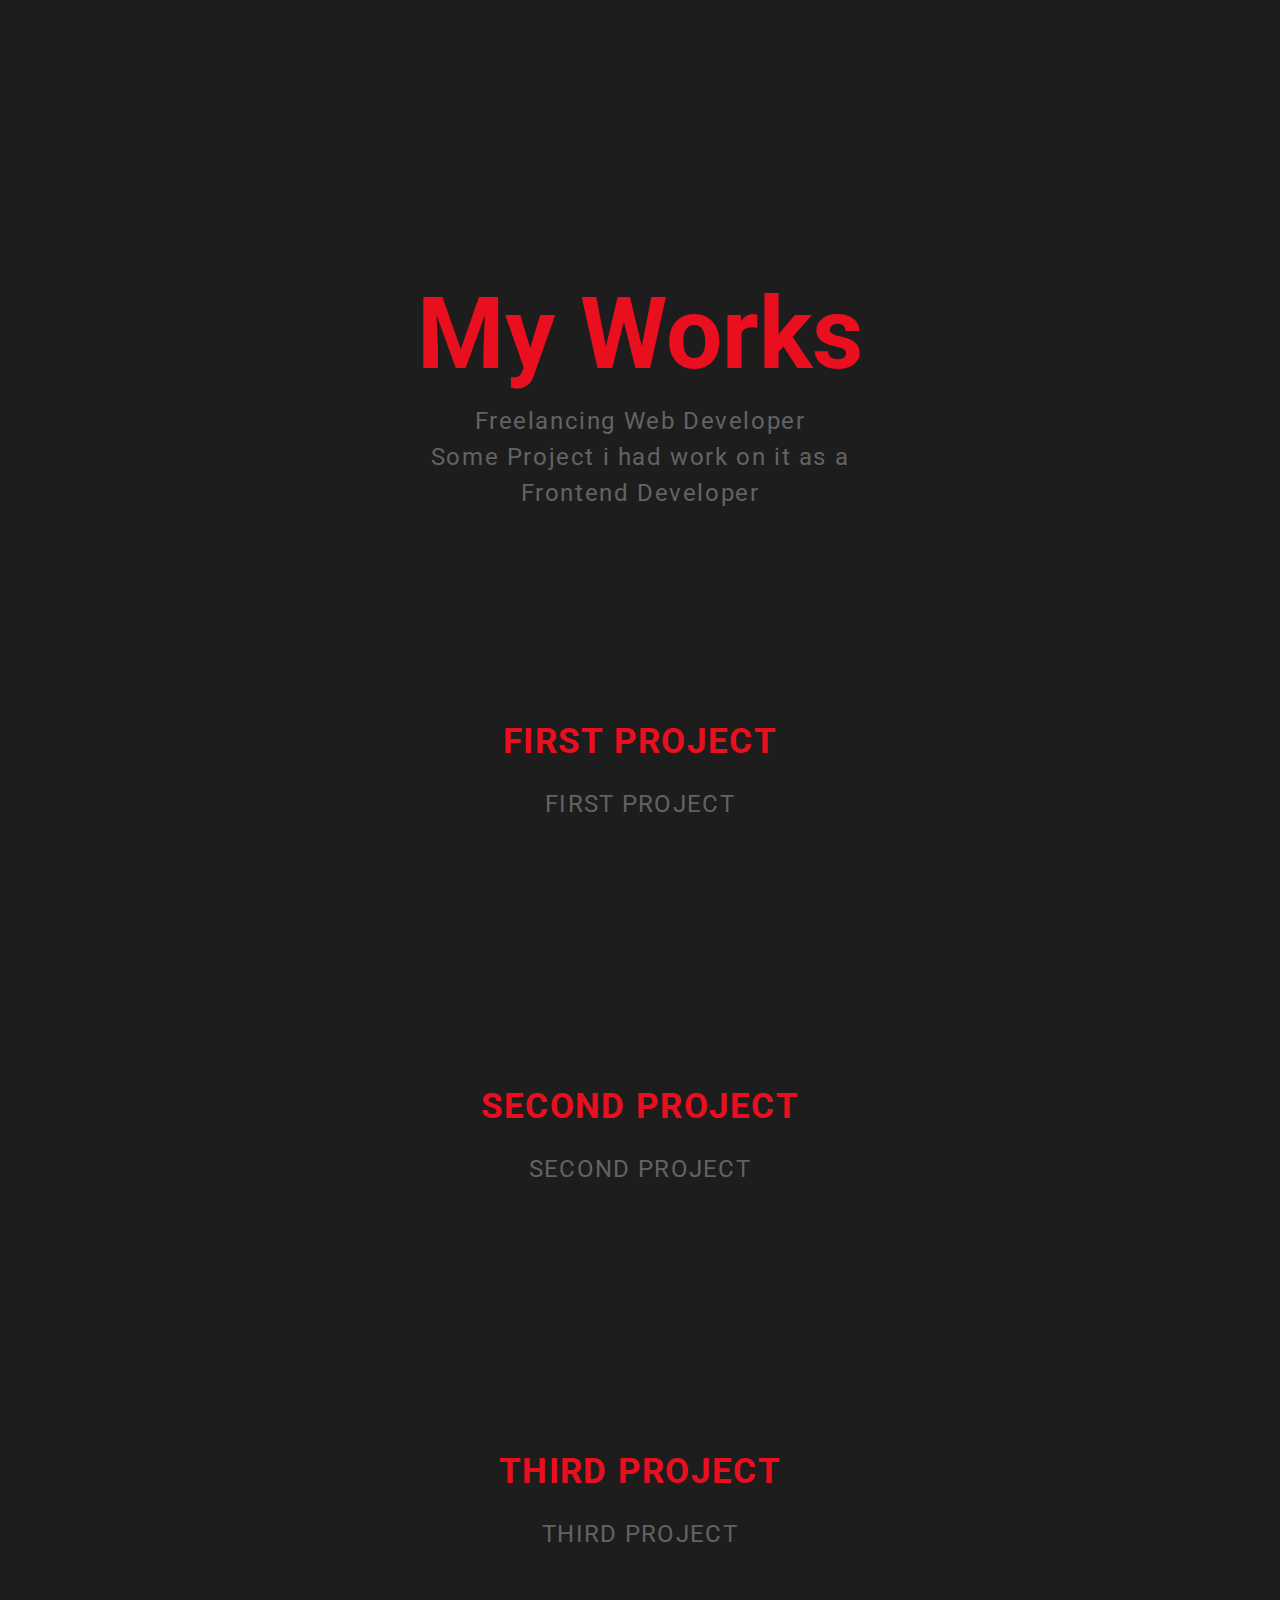
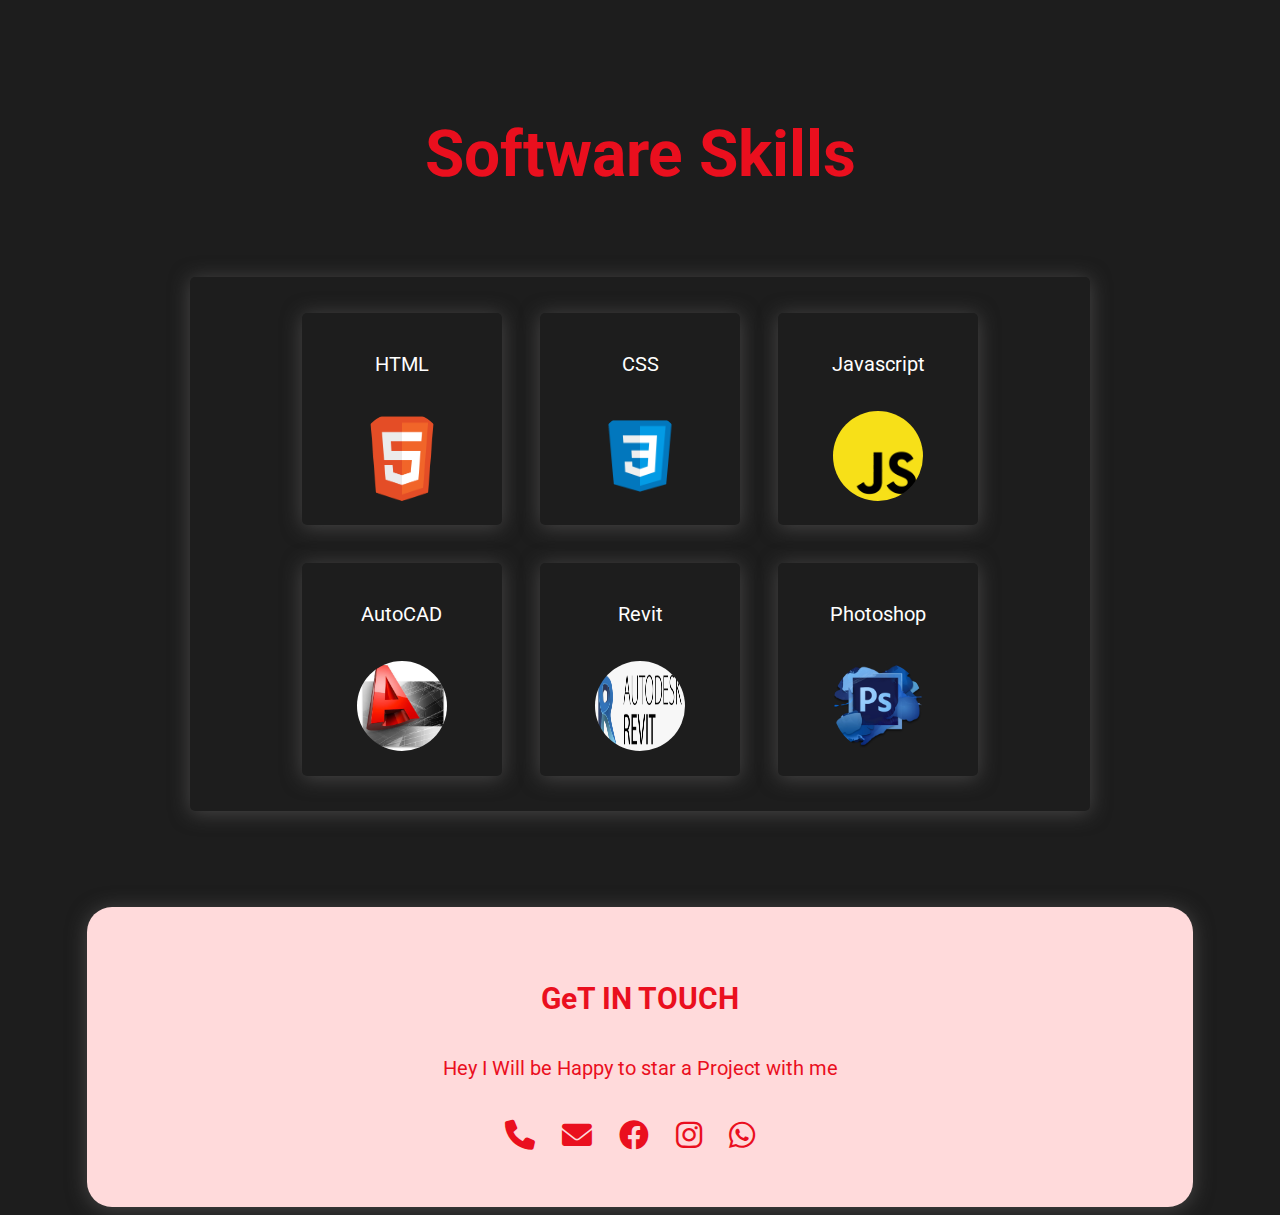
==== commit 9fe65afb: "UPDATE" ====
--- a/index.html
+++ b/index.html
@@ -245,7 +245,7 @@
           <P>SECOND PROJECT</P>
 
         </div>
-        <img src="/image/Document - Google Chrome 2022-07-19 22-10-26.gif"
+        <img src="/image/Leon _ Tamplate One - Google Chrome 2022-03-21 13-11-22.gif"
              alt="">
       </div>
       <div class="web">
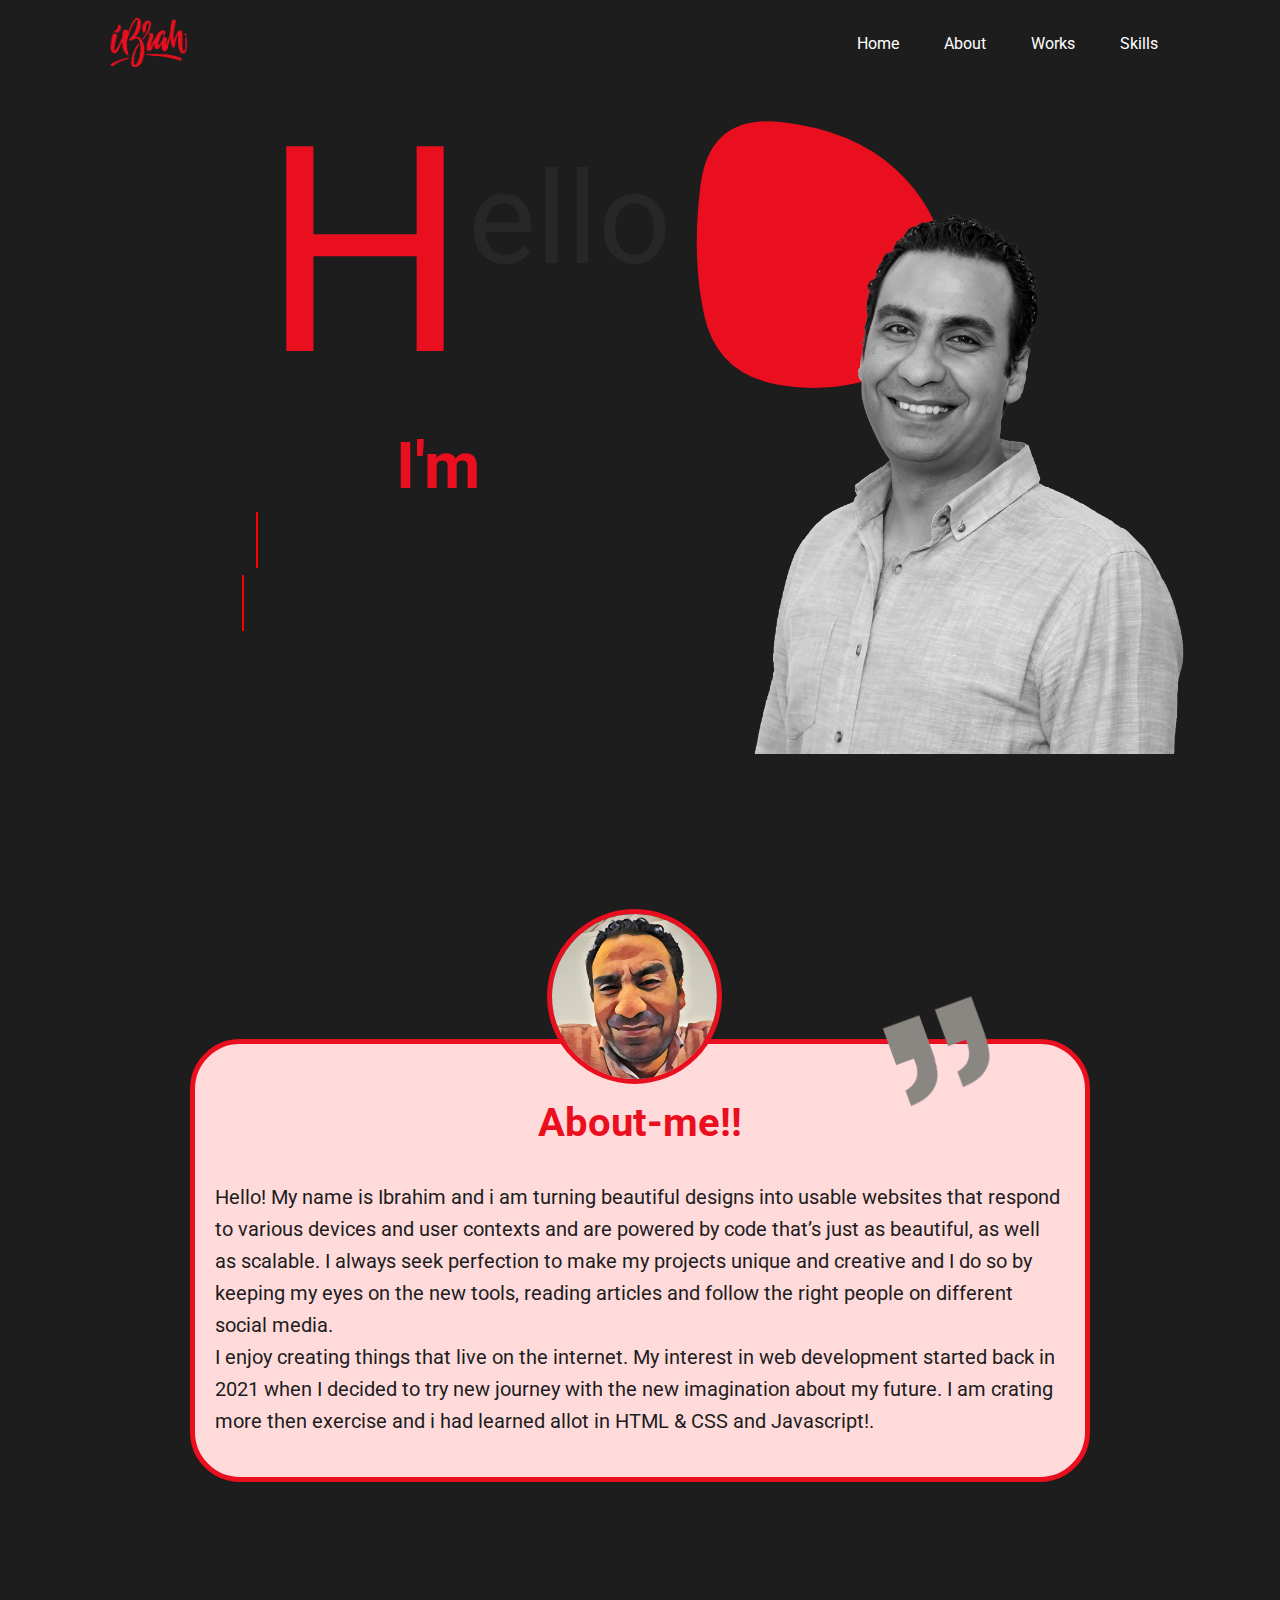
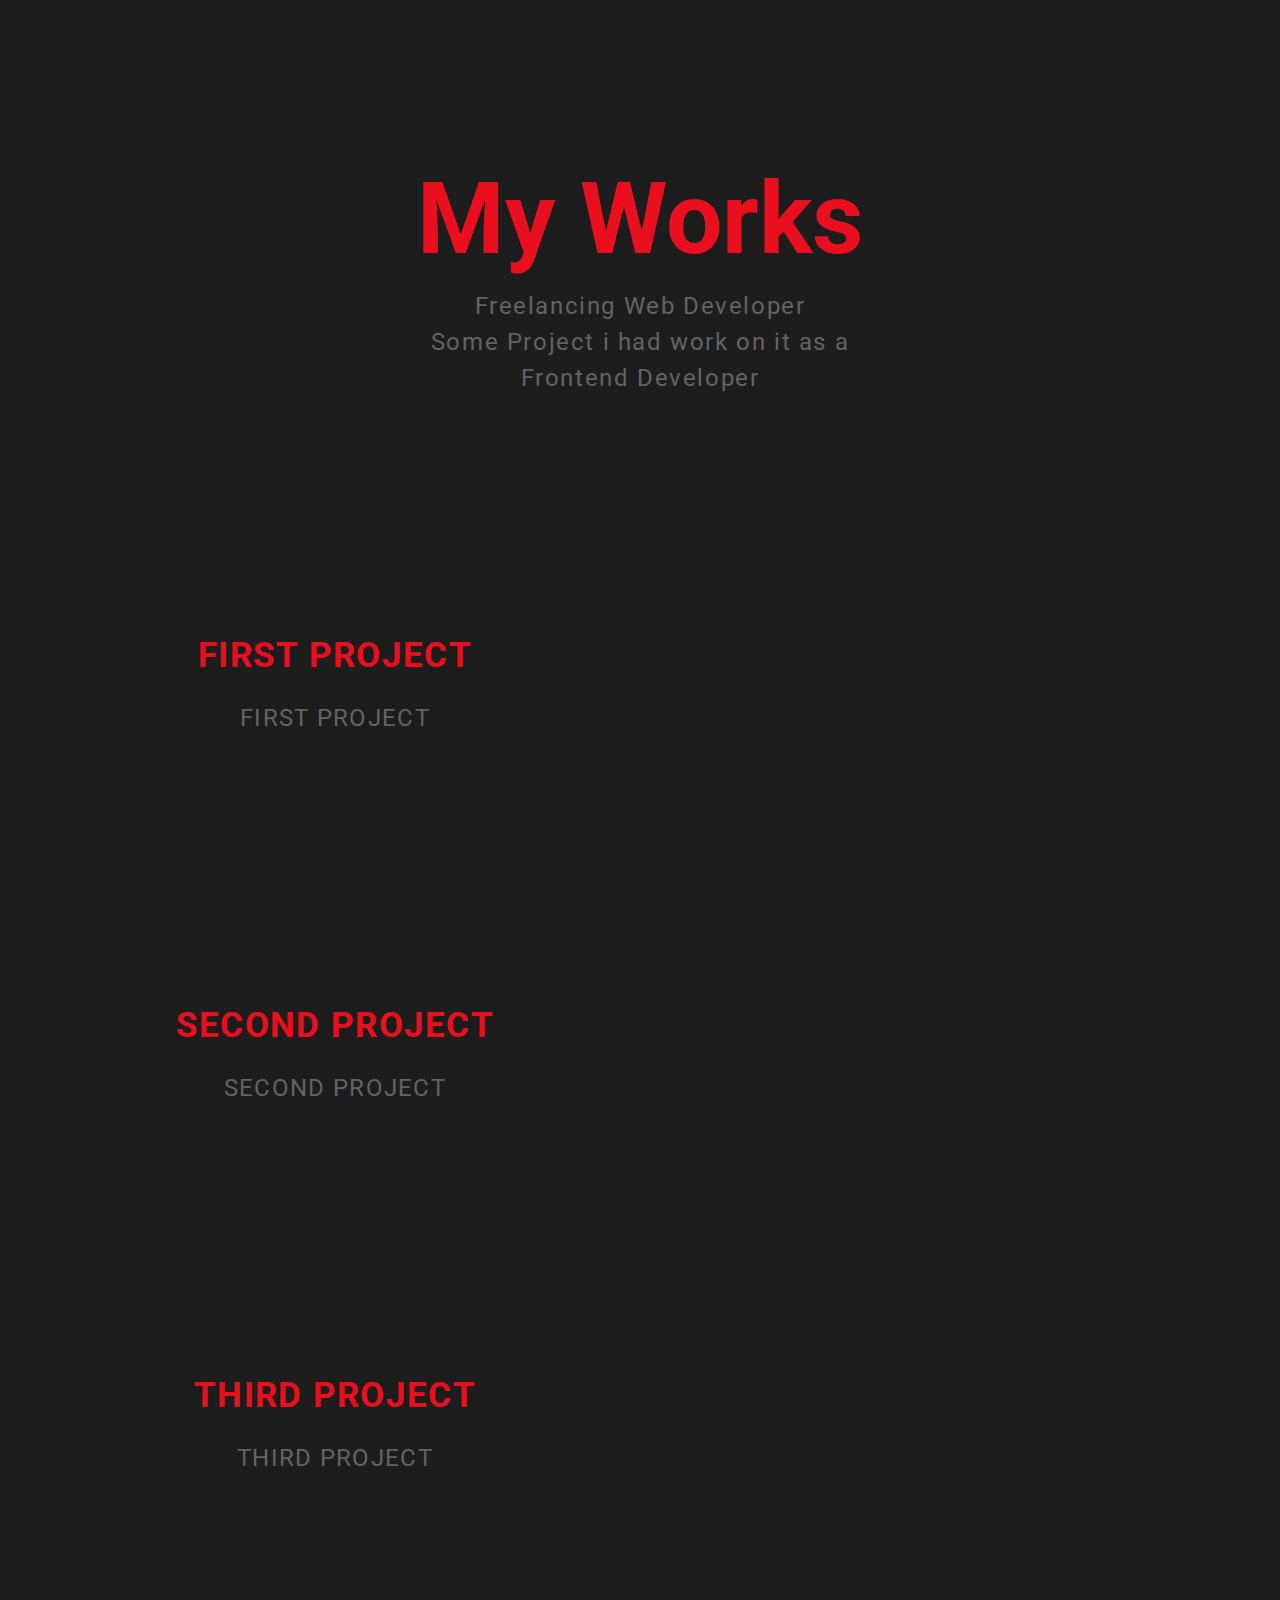
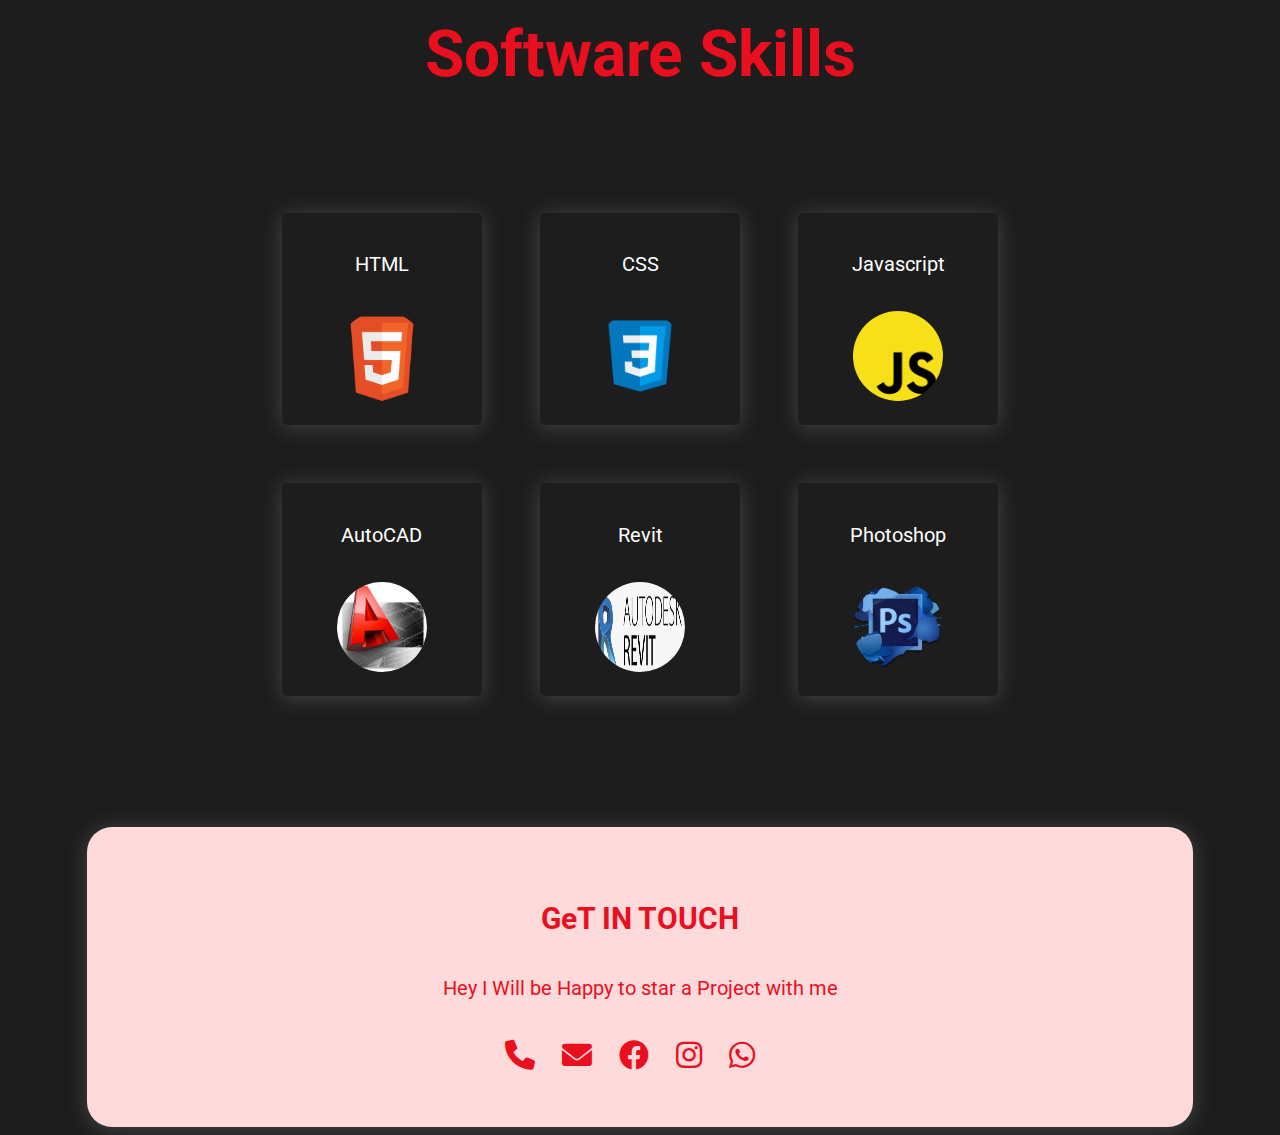
==== commit c6d37c68: "update" ====
--- a/index.html
+++ b/index.html
@@ -59,8 +59,11 @@
           <p>ello</p>
         </div>
         <div class="me">
-          <h1>I'm Ibrahim Mahmoud</h1>
-          <p>Frontend Deveolper</p>
+          <h1>I'm</h1>
+          <div class="name-work">
+            <li><span> Ibrahim Mahmoud</span></li>
+            <li><span>Frontend Developer</span></li>
+          </div>
 
         </div>
       </div>
--- a/css/style.css
+++ b/css/style.css
@@ -36,6 +36,7 @@
   margin-left: auto;
   margin-right: auto;
 }
+
 ul,
 li,
 a {
@@ -95,17 +96,17 @@
 /* -------------------------------- Start Nav ------------------------------- */
 
 .nav .container {
+  display: flex;
   justify-content: space-between;
   align-items: center;
-  display: flex;
-}
-
-@media (min-width: 374px) {
+}
+
+/* @media (min-width: 374px) {
   .nav .container {
     justify-content: center;
     align-content: center;
   }
-}
+} */
 
 .logo img {
   width: 120px;
@@ -115,10 +116,21 @@
 .logo img:hover {
   transform: scale(1.1);
 }
+
+.nav .links {
+  display: flex;
+  justify-content: center;
+  align-items: center;
+}
+
 .nav .links ul {
-  justify-content: center;
-  align-items: center;
-  display: flex;
+  display: flex;
+  justify-content: space-between;
+  align-items: center;
+}
+
+.nav .links ul a {
+  margin-right: 25px;
 }
 
 @media (max-width: 992px) {
@@ -159,44 +171,14 @@
 /* ------------------------------ Start header ------------------------------ */
 .header .container {
   display: flex;
-
   flex-wrap: wrap;
   justify-content: center;
-  align-items: center;
+  align-items: flex-start;
   position: relative;
-  margin-bottom: 300px;
-}
-
-.header .container .social {
-  position: absolute;
-  top: 270px;
-  right: -155px;
-  transform: rotate(-90deg);
-}
-@media screen and (max-width: 1200px) {
-  .header .container .social {
-    transform: rotate(0deg);
-    margin-right: 64%;
-    margin-top: 70%;
-  }
-}
-
-@media (max-width: 374px) {
-  .header .container .social {
-    transform: rotate(0deg);
-    margin-right: 55%;
-    margin-right: 59%;
-    margin-top: 81%;
-  }
-}
-
-.header .container .social a {
-  margin-left: 10px;
-  margin-right: 10px;
-  padding: 10px;
-  color: #fff;
-  text-decoration: none;
-  transition: 0.2s;
+  overflow: hidden;
+  height: 75vh;
+  width: 100%;
+  margin-top: 0px;
 }
 
 .header .container .im {
@@ -207,7 +189,6 @@
   position: absolute;
   width: 600px;
   height: 400px;
-  /* left: 50px; */
   top: 171px;
   z-index: 1;
   transform: rotate(80deg);
@@ -224,6 +205,7 @@
   height: 1000px;
   z-index: auto;
 }
+
 .header .container .header-text {
   display: flex;
   justify-content: center;
@@ -250,7 +232,7 @@
 }
 
 .header .container .header-text .hallo p {
-  color: rgb(39, 39, 39);
+  color: rgb(66, 66, 66);
   font-size: 10em;
   padding: 0;
   margin: 0%;
@@ -293,29 +275,53 @@
 }
 
 .header .container .me {
-  overflow: hidden;
   display: flex;
   flex-wrap: wrap;
   justify-content: center;
   align-items: center;
+  text-align: center;
   flex-direction: column;
-  padding: 0 1em;
-  margin: 0 auto;
-  text-align: center;
   line-height: 1.4;
 }
 
 .header .container .me h1 {
   color: var(--main-color);
-  font-size: 2.5em;
+  font-size: 65px;
   margin: 0px 0px;
-}
-
-.header .container .me p {
-  color: #fff;
-  font-size: 2em;
+  display: inline-block;
+
+}
+
+
+.header .container .me .name-work li {
+  color: #fff;
+  font-size: 45px;
   margin: 0px 0px;
-}
+  -o-text-overflow: clip;
+}
+
+.header .container .me .name-work li span {
+  position: relative;
+}
+
+.header .container .me .name-work li span::after {
+  content: '';
+  position: absolute;
+  width: 100%;
+  height: 105%;
+  border-left: 2px solid red;
+  left: 0;
+  animation: typing 5s steps(150) infinite;
+  background-color: var(--back-cl);
+}
+
+@keyframes typing {
+  100% {
+    left: 100%;
+  }
+}
+
+
 
 .header .container .im {
   position: relative;
@@ -341,12 +347,12 @@
 }
 
 .header .container .im img {
-  max-width: 550px;
+  max-width: 551px;
   margin: 5px auto;
   transition: all 0.5s;
   position: absolute;
-  top: 30px;
-  right: -53px;
+  top: 115px;
+  right: -133px;
   z-index: 1;
   filter: grayscale(100%);
 }
@@ -378,7 +384,7 @@
   justify-content: center;
   align-items: center;
   position: relative;
-  padding-bottom: 50px;
+  padding-top: 93px;
   margin-top: 10px;
   margin-bottom: 75px;
   overflow: hidden;
@@ -391,16 +397,16 @@
   color: var(--main-color);
 }
 
-.about-me .container > img {
+.about-me .container>img {
   position: absolute;
-  top: 120px;
+  top: 243px;
   right: 230px;
-  width: 130px;
+  width: 105px;
   transform: rotate(340deg);
 }
 
 @media (max-width: 799px) {
-  .about-me .container > img {
+  .about-me .container>img {
     display: none;
   }
 }
@@ -415,11 +421,11 @@
 }
 
 .about-me .container .image img {
-  width: 200px;
-  height: 200px;
+  width: 175px;
+  height: 175PX;
   border-radius: 50%;
   position: absolute;
-  top: 20px;
+  top: 145PX;
   left: 492px;
   border: 5px solid var(--main-color);
   transition: all 0.5s;
@@ -530,6 +536,7 @@
   width: 100%;
   border-radius: 20px;
 }
+
 .my-work .container .cards .card .front .text {
   flex-direction: column;
   align-items: center;
@@ -589,12 +596,17 @@
 }
 
 .my-work .container .web {
+  display: flex;
+  justify-content: center;
+  align-items: center;
   text-align: center;
   margin-top: 200px;
+  gap: 10px;
+  flex-wrap: wrap;
+
 }
 
 .my-work .container .web-text {
-  margin-top: 200px;
   margin-left: auto;
   margin-right: auto;
   max-width: 500px;
@@ -617,7 +629,7 @@
 
 .my-work .container .web img {
   margin-top: 20px;
-  width: 700px;
+  width: 600px;
   border-radius: 50px;
   transition: 0.5s;
 }
@@ -671,10 +683,11 @@
   justify-content: center;
   justify-items: center;
   border-radius: 5px;
-  box-shadow: 0px 2px 20px #5d5b5bad;
   width: 900px;
   padding: 1rem;
-}
+  gap: 20px;
+}
+
 .skills .container .soft-sk .box {
   justify-content: space-evenly;
   align-items: center;
@@ -722,6 +735,7 @@
   border-radius: 25px;
   box-shadow: 0px 2px 20px #5d5b5bad;
 }
+
 .contact .container .con {
   display: flex;
   justify-content: center;
@@ -770,4 +784,37 @@
   transform: rotate(30deg) scale(1.1);
 }
 
-/* ------------------------------- End contact ------------------------------ */
+.header .container .social {
+  position: absolute;
+  top: 270px;
+  right: -155px;
+  transform: rotate(-90deg);
+}
+
+@media screen and (max-width: 1200px) {
+  .header .container .social {
+    transform: rotate(0deg);
+    margin-right: 64%;
+    margin-top: 70%;
+  }
+}
+
+@media (max-width: 374px) {
+  .header .container .social {
+    transform: rotate(0deg);
+    margin-right: 55%;
+    margin-right: 59%;
+    margin-top: 81%;
+  }
+}
+
+.header .container .social a {
+  margin-left: 10px;
+  margin-right: 10px;
+  padding: 10px;
+  color: #fff;
+  text-decoration: none;
+  transition: 0.2s;
+}
+
+/* ------------------------------- End contact ------------------------------ */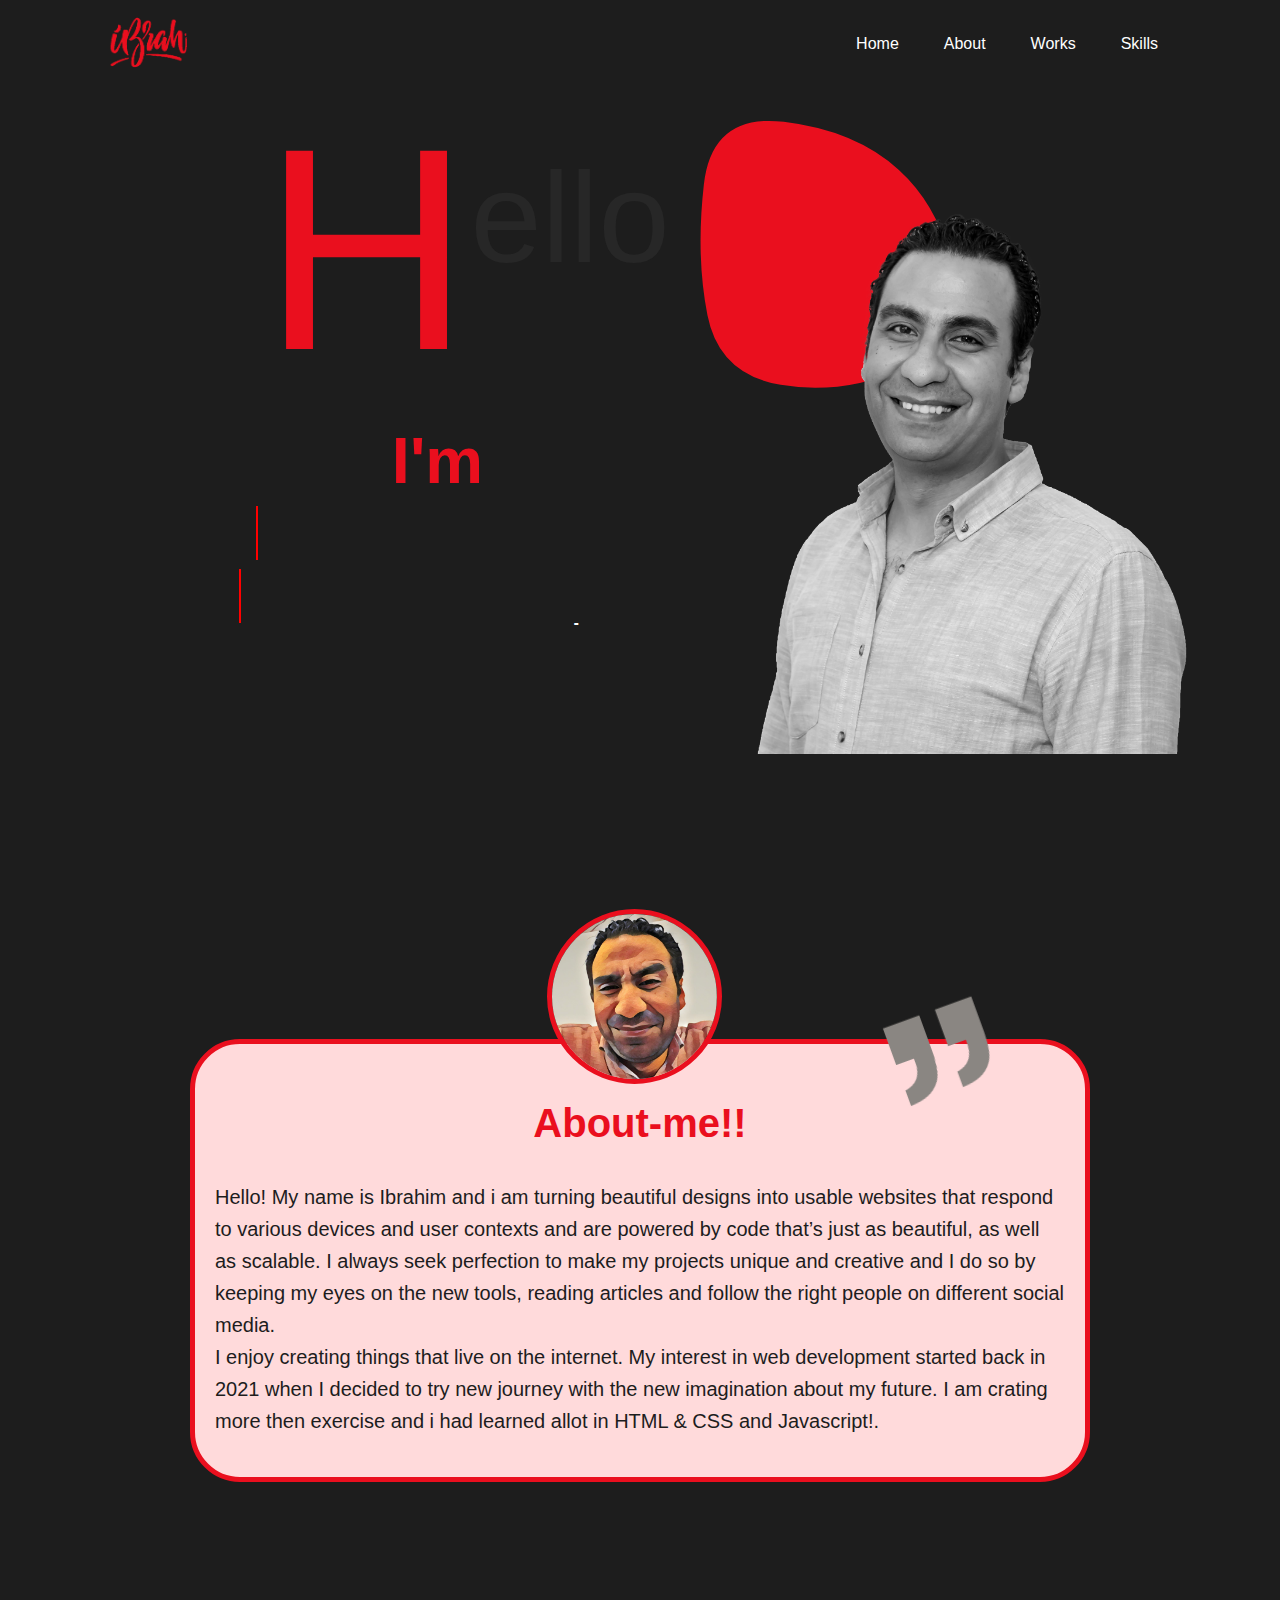
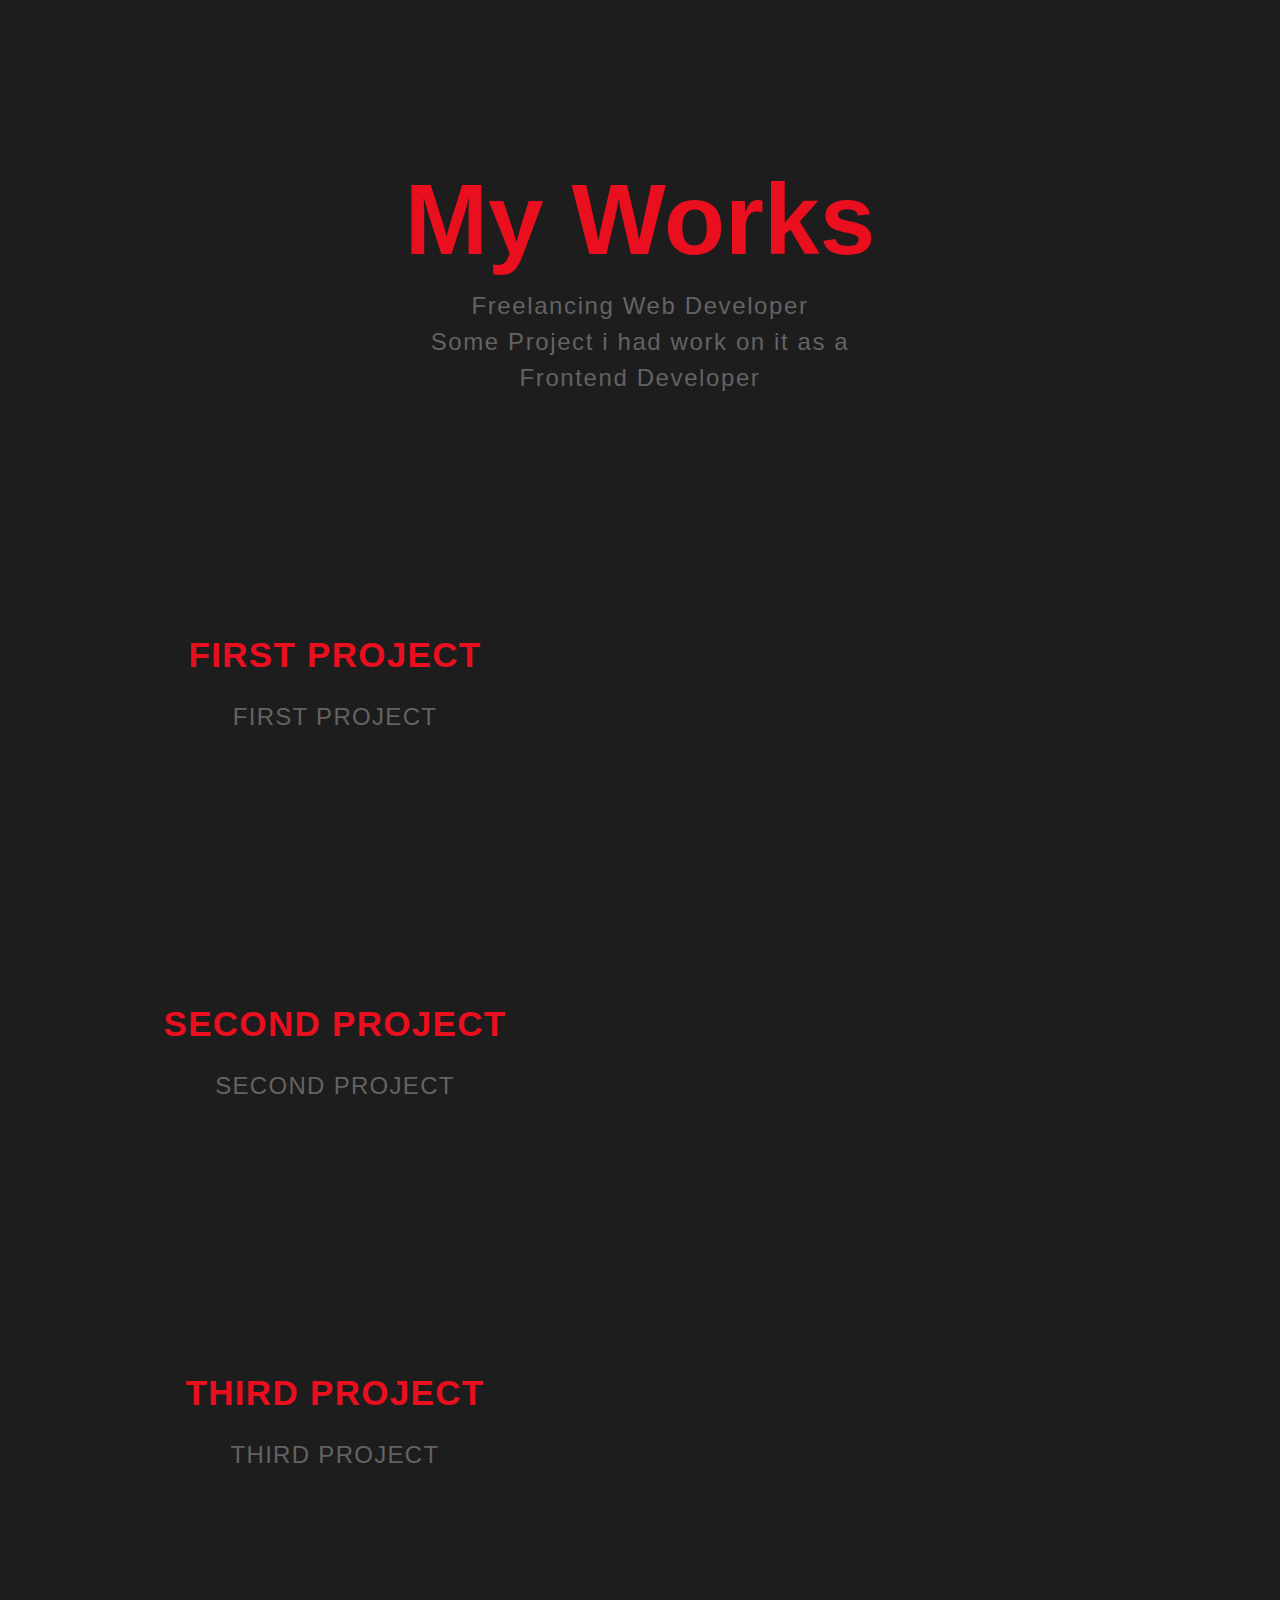
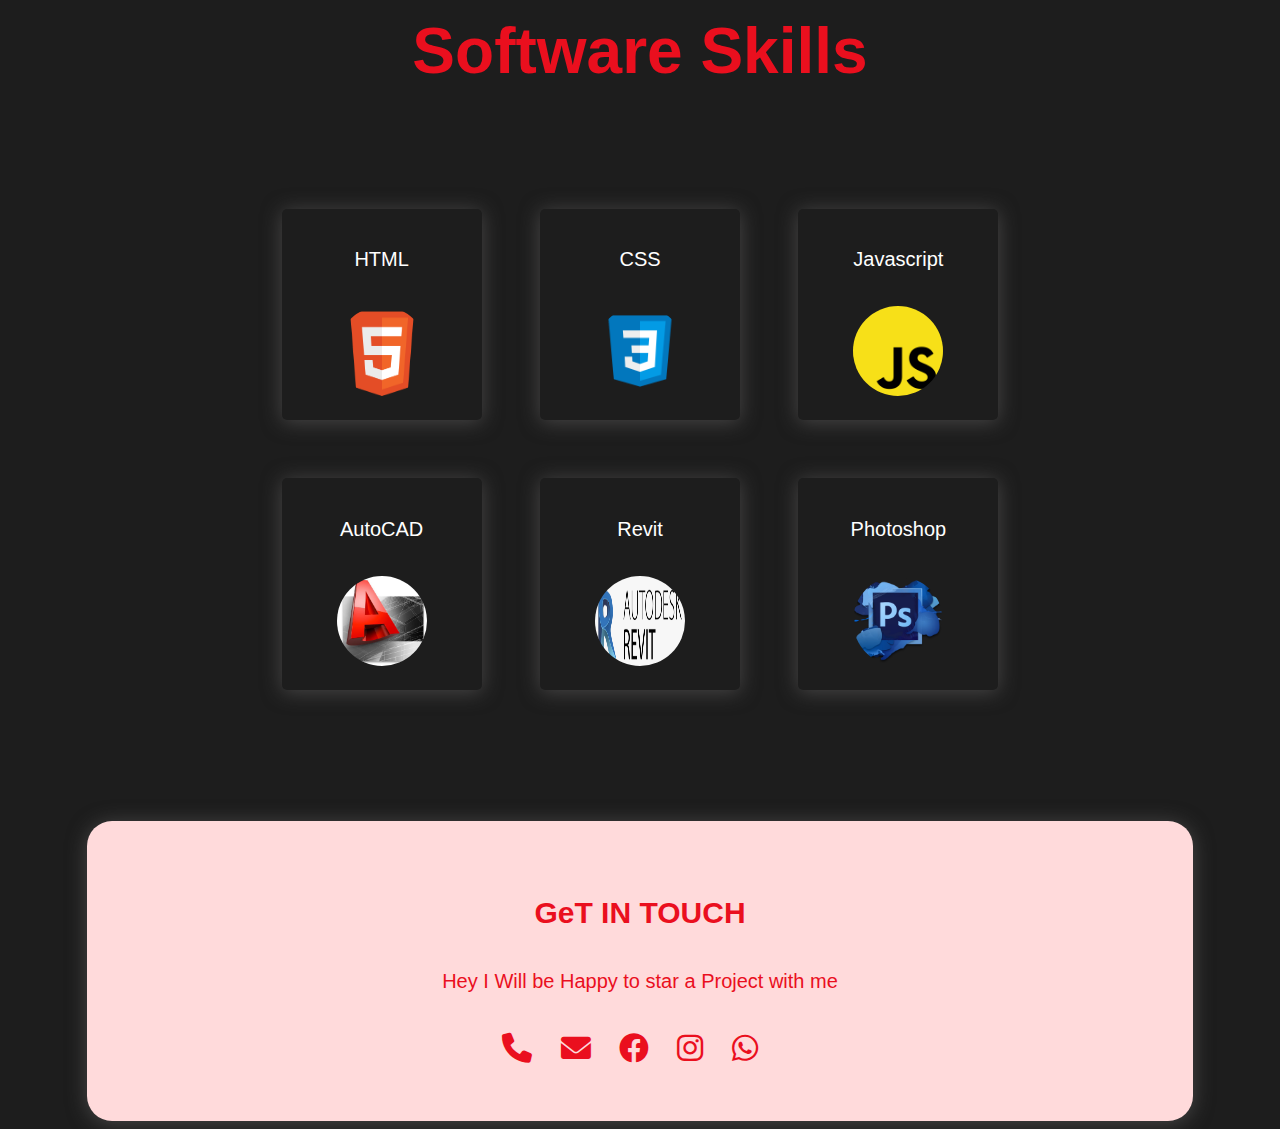
==== commit aa0f491b: "update" ====
--- a/index.html
+++ b/index.html
@@ -13,13 +13,22 @@
   <link rel="stylesheet"
         href="/css/all.min.css">
 
-  <!-- Google fonts -->
+  <!-- Google fonts 1 -->
   <link rel="preconnect"
         href="https://fonts.googleapis.com">
   <link rel="preconnect"
         href="https://fonts.gstatic.com"
         crossorigin>
-  <link href="https://fonts.googleapis.com/css2?family=Roboto:ital,wght@0,500;1,300;1,700&display=swap"
+  <link href="https://fonts.googleapis.com/css2?family=Francois+One&family=Rampart+One&display=swap"
+        rel="stylesheet">
+  <!-- Google fonts 2 -->
+
+  <link rel="preconnect"
+        href="https://fonts.googleapis.com">
+  <link rel="preconnect"
+        href="https://fonts.gstatic.com"
+        crossorigin>
+  <link href="https://fonts.googleapis.com/css2?family=Francois+One&family=Rampart+One&display=swap"
         rel="stylesheet">
 
 </head>
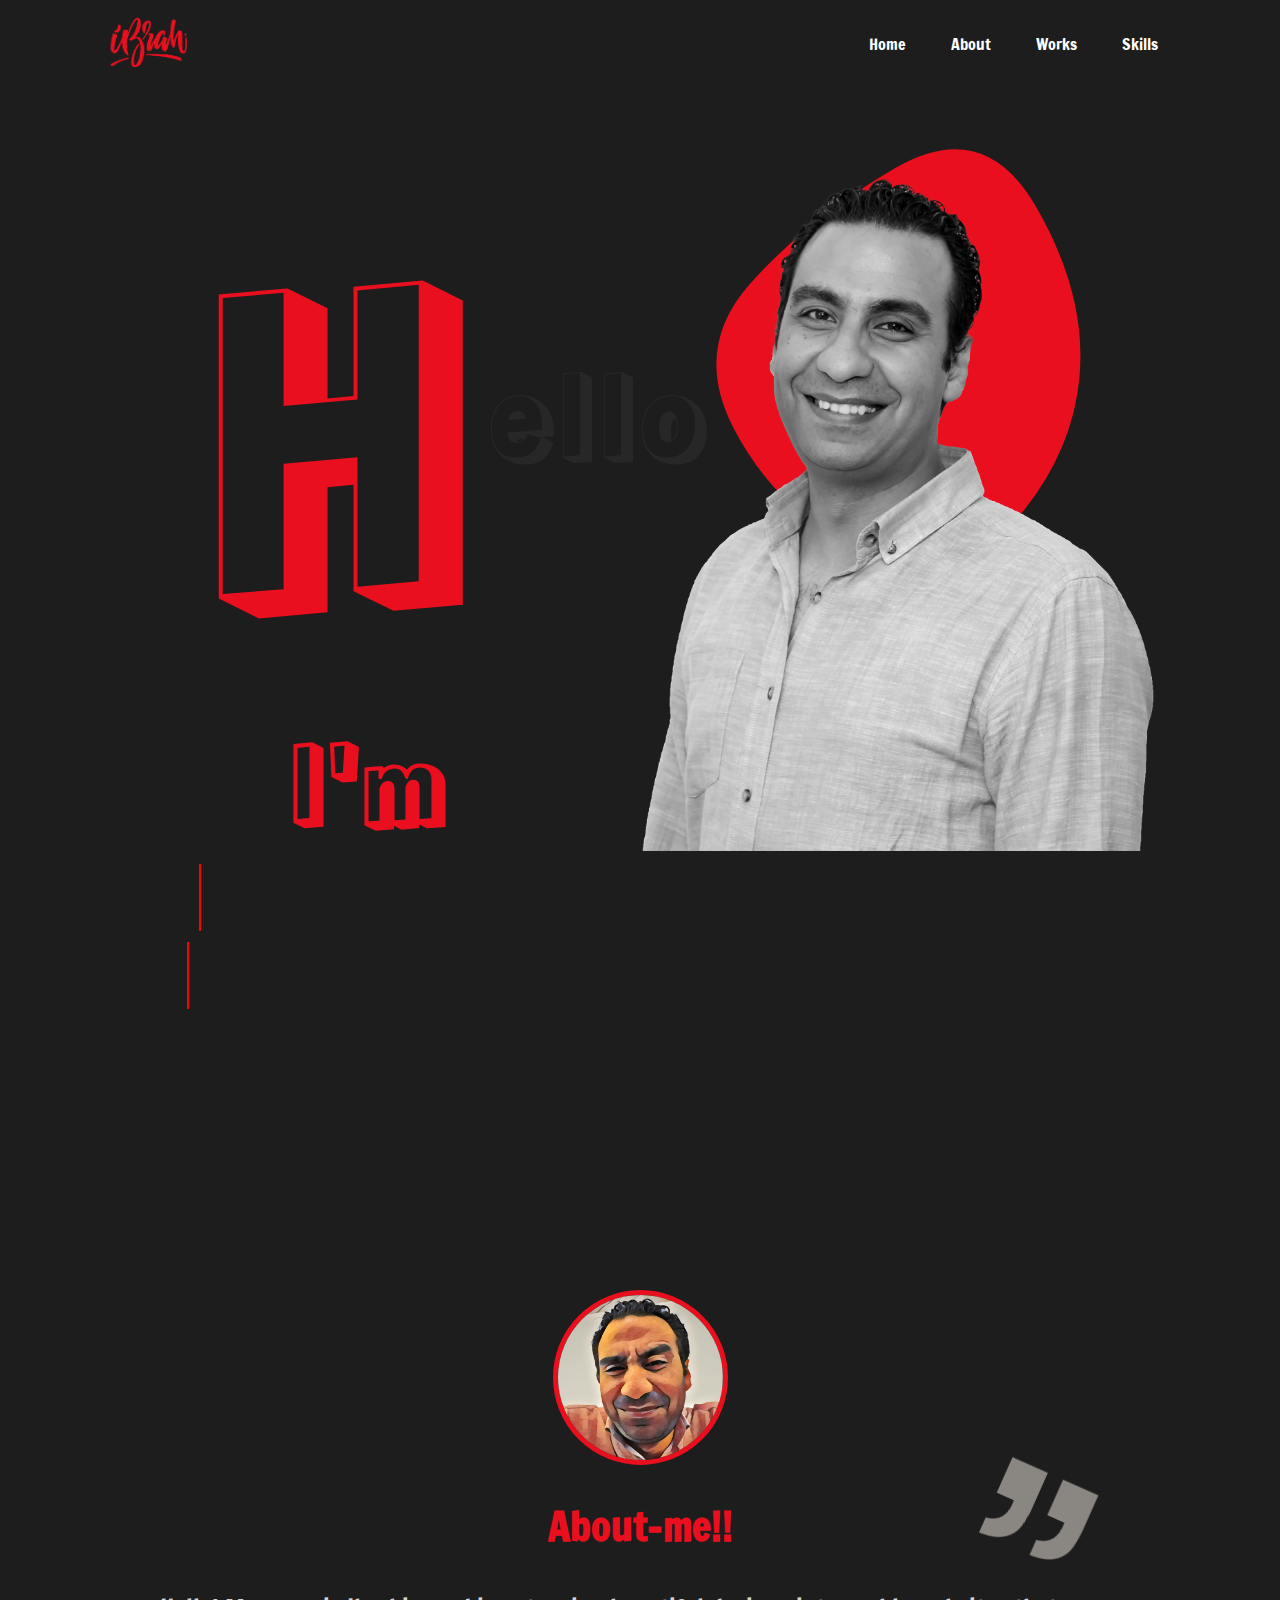
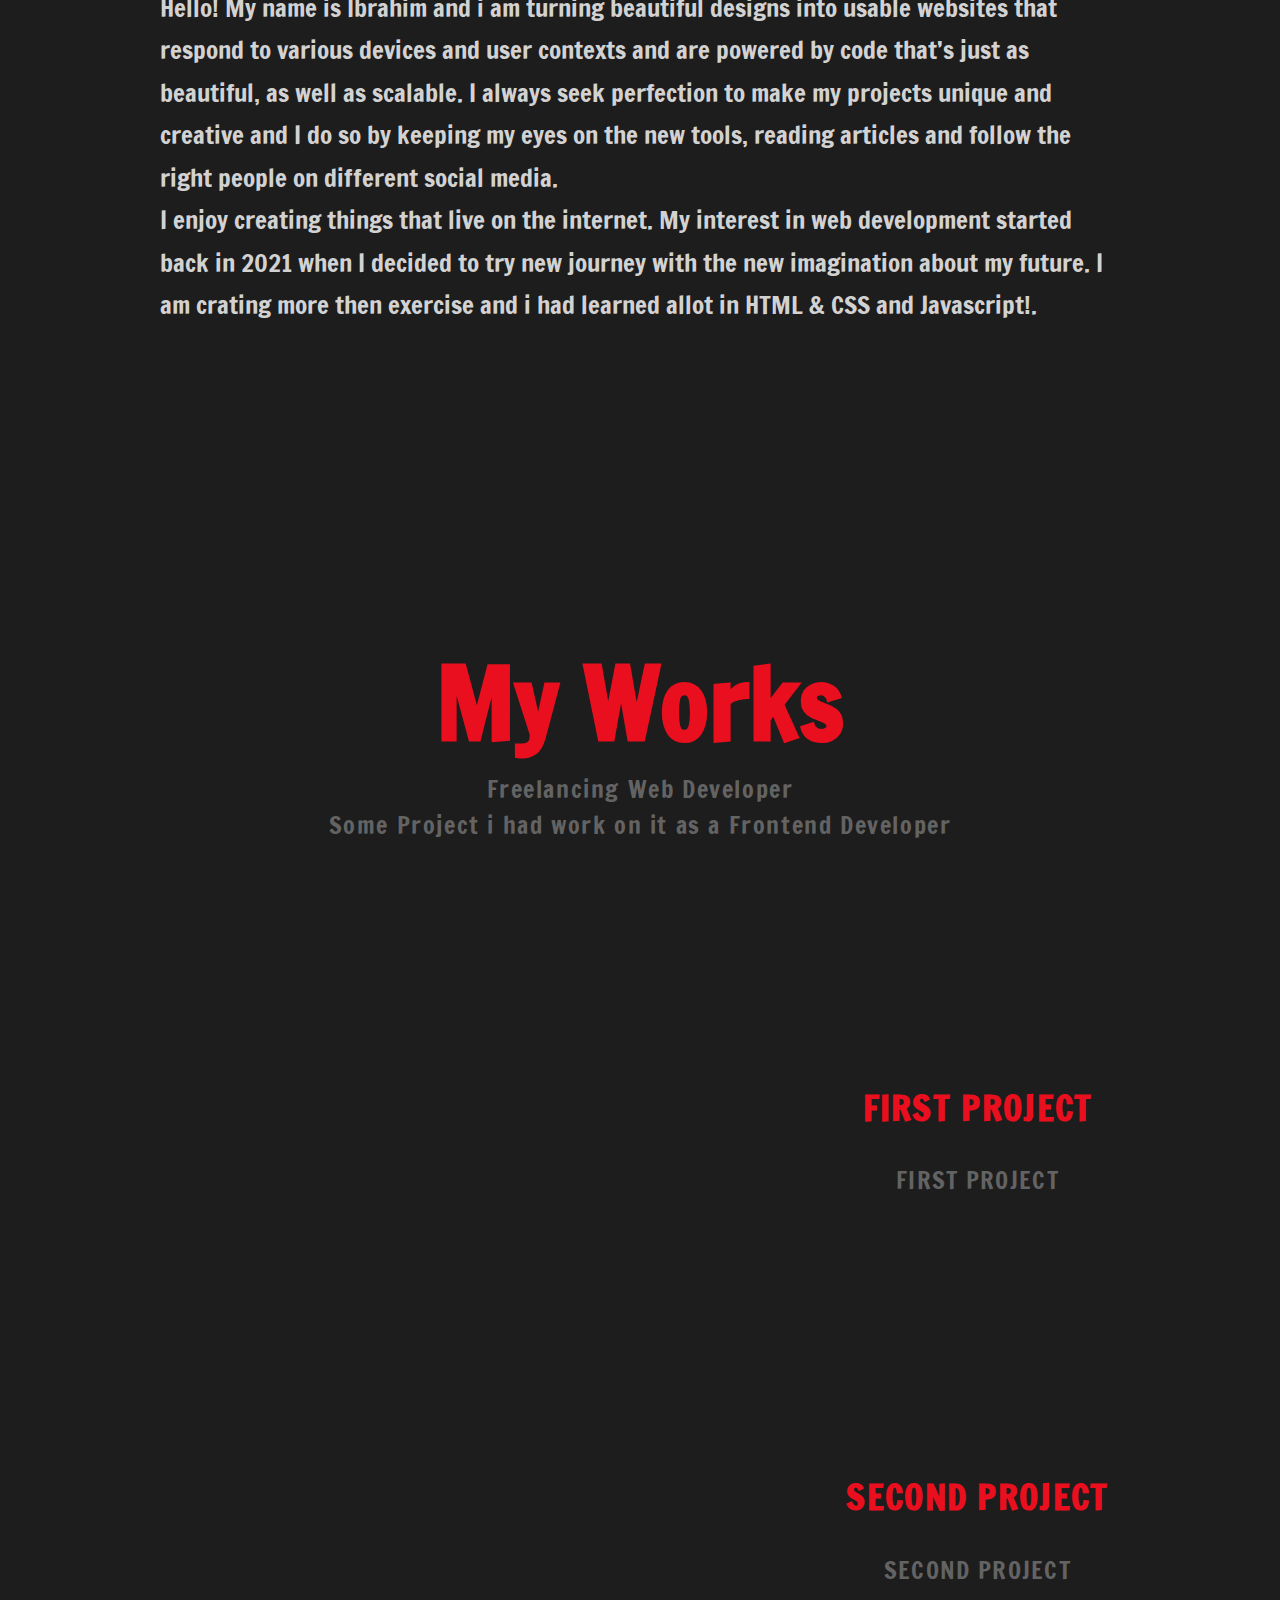
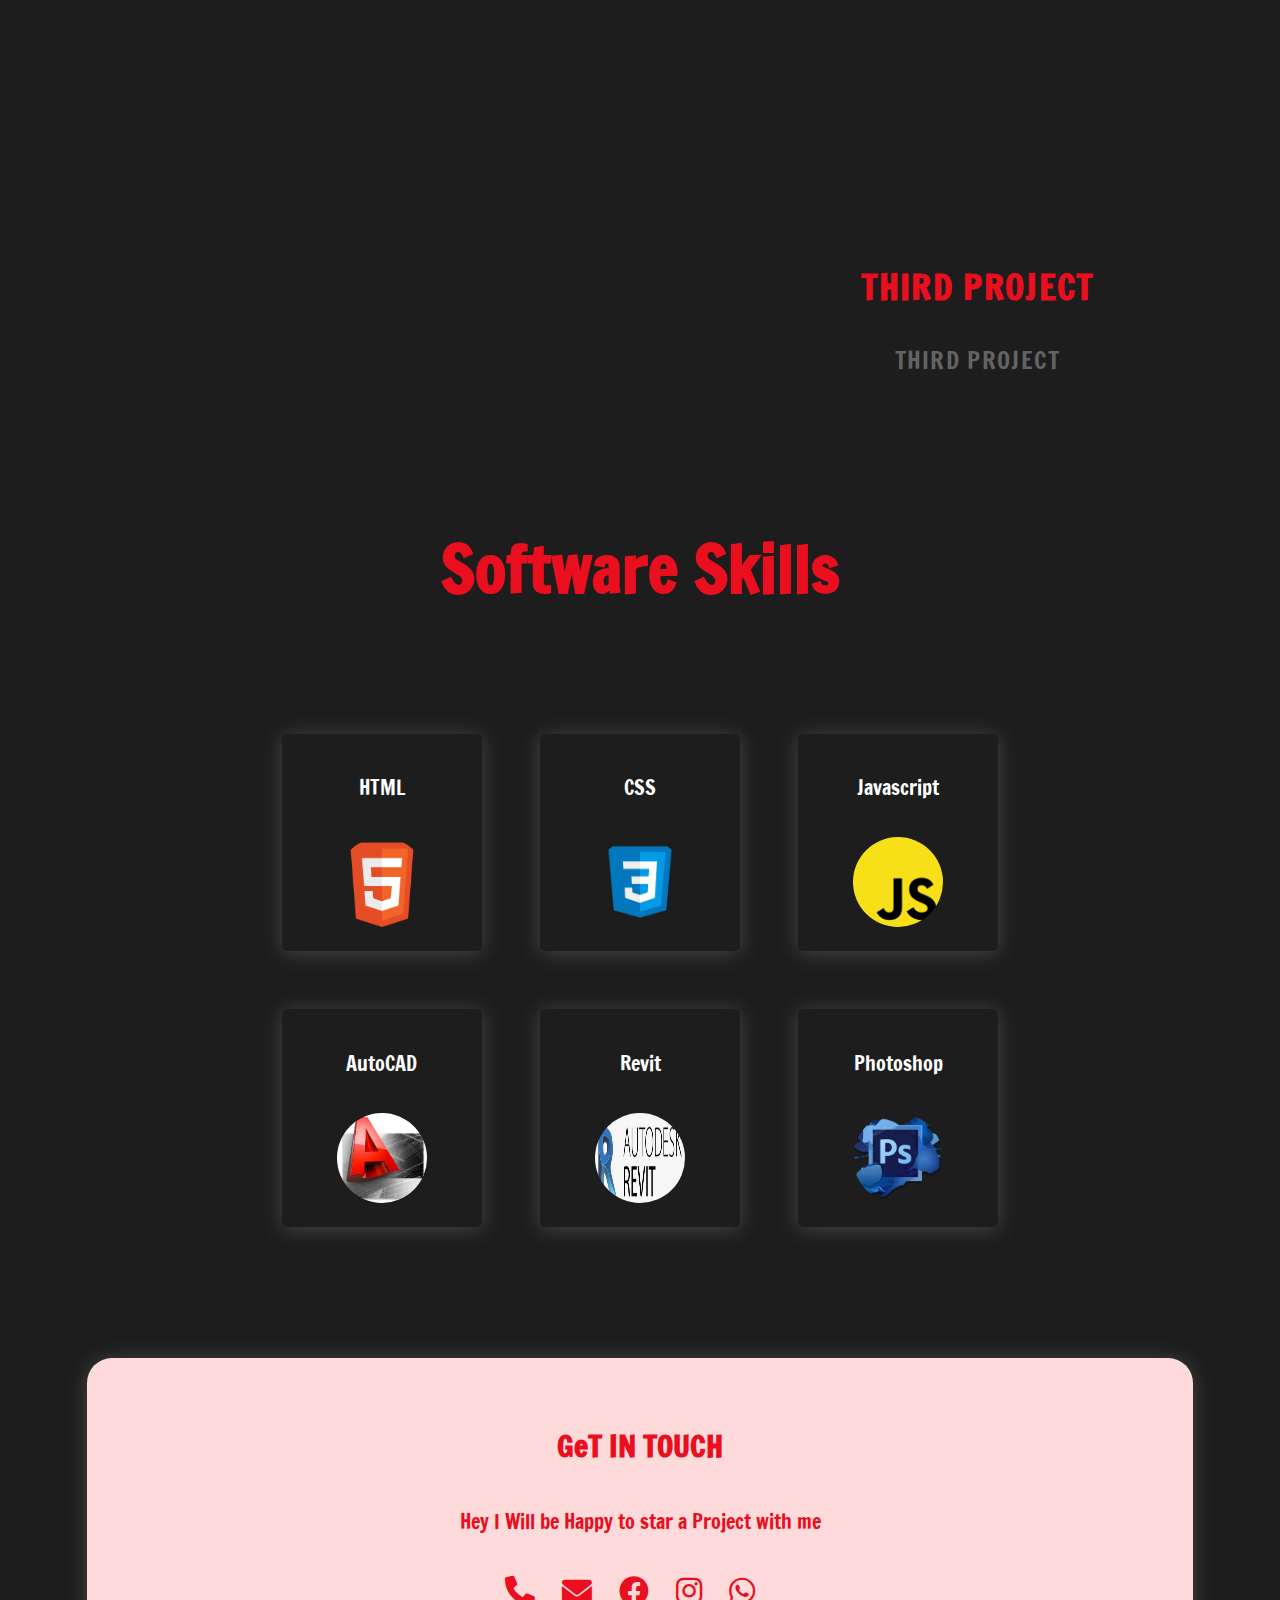
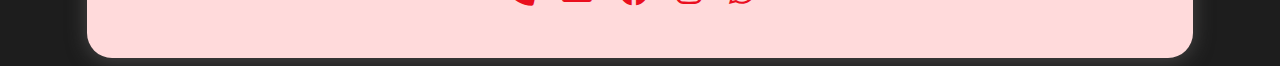
==== commit f763200b: "update" ====
--- a/index.html
+++ b/index.html
@@ -128,13 +128,16 @@
   <div class="about-me"
        id="abo">
     <div class="container">
-      <img src="/image/down.png"
-           alt="">
-      <div class="image">
-        <img src="/image/squ.jpg"
-             alt="">
-      </div>
+
       <div class="about-text">
+        <div class="image-1">
+          <img src="/image/down.png"
+               alt="">
+        </div>
+        <div class="image-2">
+          <img src="/image/squ.jpg"
+               alt="">
+        </div>
         <h1>About-me!!</h1>
         <p>Hello! My name is Ibrahim and i am turning beautiful designs into usable websites that respond to various
           devices and user contexts and are powered by code that’s just as beautiful, as well as scalable. I always
--- a/css/style.css
+++ b/css/style.css
@@ -3,6 +3,11 @@
   --main-color: #ea0f1e;
   --sec-color: #e45826;
   --back-cl: #1d1d1d;
+  --primary-font: 'Francois One',
+    sans-serif;
+  --sec-font: 'Rampart One',
+    cursive;
+
 }
 
 /* ------------------------------ End variable ------------------------------ */
@@ -20,7 +25,8 @@
 }
 
 body {
-  font-family: "Roboto", sans-serif;
+  font-family: 'Francois One',
+    sans-serif;
   /* background-color: var(--back-cl); */
   padding-left: 1rem;
   padding-right: 1rem;
@@ -170,29 +176,50 @@
 
 /* ------------------------------ Start header ------------------------------ */
 .header .container {
+  margin-top: 50px;
   display: flex;
   flex-wrap: wrap;
-  justify-content: center;
-  align-items: flex-start;
+  justify-content: space-evenly;
+  align-items: center;
   position: relative;
-  overflow: hidden;
-  height: 75vh;
   width: 100%;
-  margin-top: 0px;
 }
 
 .header .container .im {
   position: relative;
+  position: relative;
+  width: 500px;
+  height: 500px;
+  left: 17px;
+  bottom: 232px;
+}
+
+@media (max-width: 992px) {
+  .header .container .im {
+    width: 100%;
+    height: 100%;
+    margin-top: 200px;
+  }
+}
+
+
+.header .container .im {
+  position: relative;
+  position: relative;
+  width: 500px;
+  height: 500px;
+  left: 17px;
+  bottom: 232px;
 }
 
 .header .container .im .blob-box {
   position: absolute;
-  width: 600px;
-  height: 400px;
-  top: 171px;
+  width: 792px;
+  height: 692px;
+  top: 163px;
   z-index: 1;
-  transform: rotate(80deg);
-  left: -150px;
+  transform: rotate(133deg);
+  left: -197px;
 }
 
 @media (max-width: 450px) {
@@ -201,17 +228,12 @@
   }
 }
 
-.header .container .im .blob {
-  height: 1000px;
-  z-index: auto;
-}
 
 .header .container .header-text {
   display: flex;
   justify-content: center;
   align-items: center;
   flex-direction: column;
-  margin-top: 5px;
 }
 
 @media (min-width: 400px) {
@@ -223,6 +245,7 @@
 .header .container .header-text .hallo {
   display: flex;
   flex-wrap: nowrap;
+  font-family: var(--sec-font);
 }
 
 @media (min-width: 400px) {
@@ -231,12 +254,7 @@
   }
 }
 
-.header .container .header-text .hallo p {
-  color: rgb(66, 66, 66);
-  font-size: 10em;
-  padding: 0;
-  margin: 0%;
-}
+
 
 @media (min-width: 400px) {
   .header .container .header-text .hallo p {
@@ -246,7 +264,7 @@
 
 .header .container .hallo p:first-child {
   color: var(--main-color);
-  font-size: 18em;
+  font-size: 25em;
   padding: 0;
   margin: 0px;
   transition: 0.5s;
@@ -266,8 +284,9 @@
 .header .container .hallo p:nth-child(2) {
   color: rgb(39, 39, 39);
   padding: 0;
-  margin-top: 60px;
+  margin-top: 200px;
   transition: all 0.2s;
+  font-size: 110px;
 }
 
 .header .container .hallo p:nth-child(2):hover {
@@ -286,7 +305,9 @@
 
 .header .container .me h1 {
   color: var(--main-color);
-  font-size: 65px;
+  font-family: var(--sec-font);
+  font-size: 100px;
+  font-weight: 700;
   margin: 0px 0px;
   display: inline-block;
 
@@ -296,12 +317,12 @@
 .header .container .me .name-work li {
   color: #fff;
   font-size: 45px;
-  margin: 0px 0px;
-  -o-text-overflow: clip;
+  margin: 15px 0px;
 }
 
 .header .container .me .name-work li span {
   position: relative;
+  margin-bottom: 10px;
 }
 
 .header .container .me .name-work li span::after {
@@ -311,7 +332,7 @@
   height: 105%;
   border-left: 2px solid red;
   left: 0;
-  animation: typing 5s steps(150) infinite;
+  animation: typing 3s steps(150) infinite;
   background-color: var(--back-cl);
 }
 
@@ -319,16 +340,6 @@
   100% {
     left: 100%;
   }
-}
-
-
-
-.header .container .im {
-  position: relative;
-  width: 500px;
-  height: 500px;
-  left: 50px;
-  bottom: 90px;
 }
 
 @media (min-width: 400px) {
@@ -339,29 +350,31 @@
   }
 }
 
-.header .container .im .blob-box .blob {
+.header .container .im .blob-box .bolb {
   position: absolute;
-  top: 10px;
-  left: 100px;
-  width: 100%;
+  top: 221px;
+  left: -64px;
+  width: 108%;
+}
+
+@media (max-width: 776px) {
+  .header .container .im .blob-box .bolb {
+    left: 50px;
+  }
 }
 
 .header .container .im img {
-  max-width: 551px;
+  max-width: 650px;
   margin: 5px auto;
   transition: all 0.5s;
   position: absolute;
-  top: 115px;
-  right: -133px;
+  top: -43px;
+  right: -87px;
   z-index: 1;
   filter: grayscale(100%);
 }
 
-@media (max-width: 375px) {
-  .header .container .im img {
-    margin: 5px auto;
-  }
-}
+
 
 .header .container img:hover {
   transform: scale(1.05);
@@ -369,7 +382,6 @@
 }
 
 .header .container .hallo span {
-  font-size: 8em;
   color: var(--main-color);
 }
 
@@ -379,16 +391,28 @@
 
 .about-me .container {
   display: flex;
-  height: 100vh;
+  justify-content: center;
+  align-items: center;
   flex-wrap: wrap;
-  justify-content: center;
-  align-items: center;
+  margin-top: 250px;
+  transition: all 0.5s ease-in-out;
+}
+
+.about-me .container .heading {
+  display: flex;
+  justify-content: center;
+  align-items: center;
+  flex-wrap: wrap;
+  margin-top: 250px;
+  transition: all 0.5s ease-in-out;
+}
+
+.about-me .container .about-text {
+  max-width: 1000px;
+  line-height: 1.7;
+  border-radius: 50px;
+  padding: 20px 10px;
   position: relative;
-  padding-top: 93px;
-  margin-top: 10px;
-  margin-bottom: 75px;
-  overflow: hidden;
-  transition: all 0.5s ease-in-out;
 }
 
 .about-me h1 {
@@ -397,66 +421,60 @@
   color: var(--main-color);
 }
 
-.about-me .container>img {
+.about-me .container .about-text p {
+  font-size: 25px;
+  color: rgb(211, 210, 210);
+  padding-left: 10px;
+  padding-right: 10px;
+  font-weight: 300px;
+}
+
+
+.about-me .container .about-text .image-1 {
   position: absolute;
-  top: 243px;
-  right: 230px;
+  transform: rotate(12deg);
+  top: 200px;
+  right: 50px;
+}
+
+.about-me .container .about-text .image-1 img {
+  top: 10px;
   width: 105px;
-  transform: rotate(340deg);
-}
-
-@media (max-width: 799px) {
-  .about-me .container>img {
-    display: none;
-  }
-}
-
-.about-me .container .about-text {
-  max-width: 900px;
-  line-height: 1.6;
-  background-color: rgb(255, 218, 219);
-  border-radius: 50px;
-  padding: 20px 10px;
-  border: 5px solid var(--main-color);
-}
-
-.about-me .container .image img {
+  transform: rotate(12deg);
+}
+
+.about-me .container .image-2 {
+  display: flex;
+  justify-content: center;
+  align-items: center;
+
+}
+
+
+
+.about-me .container .image-2 img {
   width: 175px;
   height: 175PX;
   border-radius: 50%;
-  position: absolute;
   top: 145PX;
   left: 492px;
   border: 5px solid var(--main-color);
   transition: all 0.5s;
 }
 
-@media (max-width: 799px) {
-  .about-me .container .image img {
-    display: none;
-  }
-}
-
-.about-me .container .image img:hover {
+.about-me .container .image-2 img:hover {
   transform: scale(1.2) rotate(-10deg);
 }
 
-.about-me .container p {
-  font-size: 20px;
-  color: var(--back-cl);
-  padding-left: 10px;
-  padding-right: 10px;
-  font-weight: 300px;
-}
+
 
 /* -------------------------------- End about ------------------------------- */
 
 /* ----------------------------- Start My works ----------------------------- */
 
-.my-work .container .heading {
-  max-width: 500px;
+.my-work .container {
   text-align: center;
-  margin: 10px auto;
+  margin-top: 250px;
   line-height: 1.5;
   transition: 0.95s cubic-bezier(0, 0, 0.2, 1);
 }
@@ -472,11 +490,11 @@
 .my-work .container .heading p {
   font-size: 1.5em;
   color: rgb(99, 99, 99);
-  width: fit-content;
   letter-spacing: 1.6px;
   margin-top: -21px;
 }
 
+/* 
 .my-work .container .cards {
   flex-wrap: wrap;
   justify-content: center;
@@ -593,18 +611,19 @@
   font-size: 1.8em;
   font-weight: 200;
   color: var(--main-color);
-}
+} */
 
 .my-work .container .web {
   display: flex;
   justify-content: center;
   align-items: center;
-  text-align: center;
   margin-top: 200px;
-  gap: 10px;
   flex-wrap: wrap;
-
-}
+  flex-direction: row-reverse;
+  gap: 75px;
+}
+
+
 
 .my-work .container .web-text {
   margin-left: auto;
